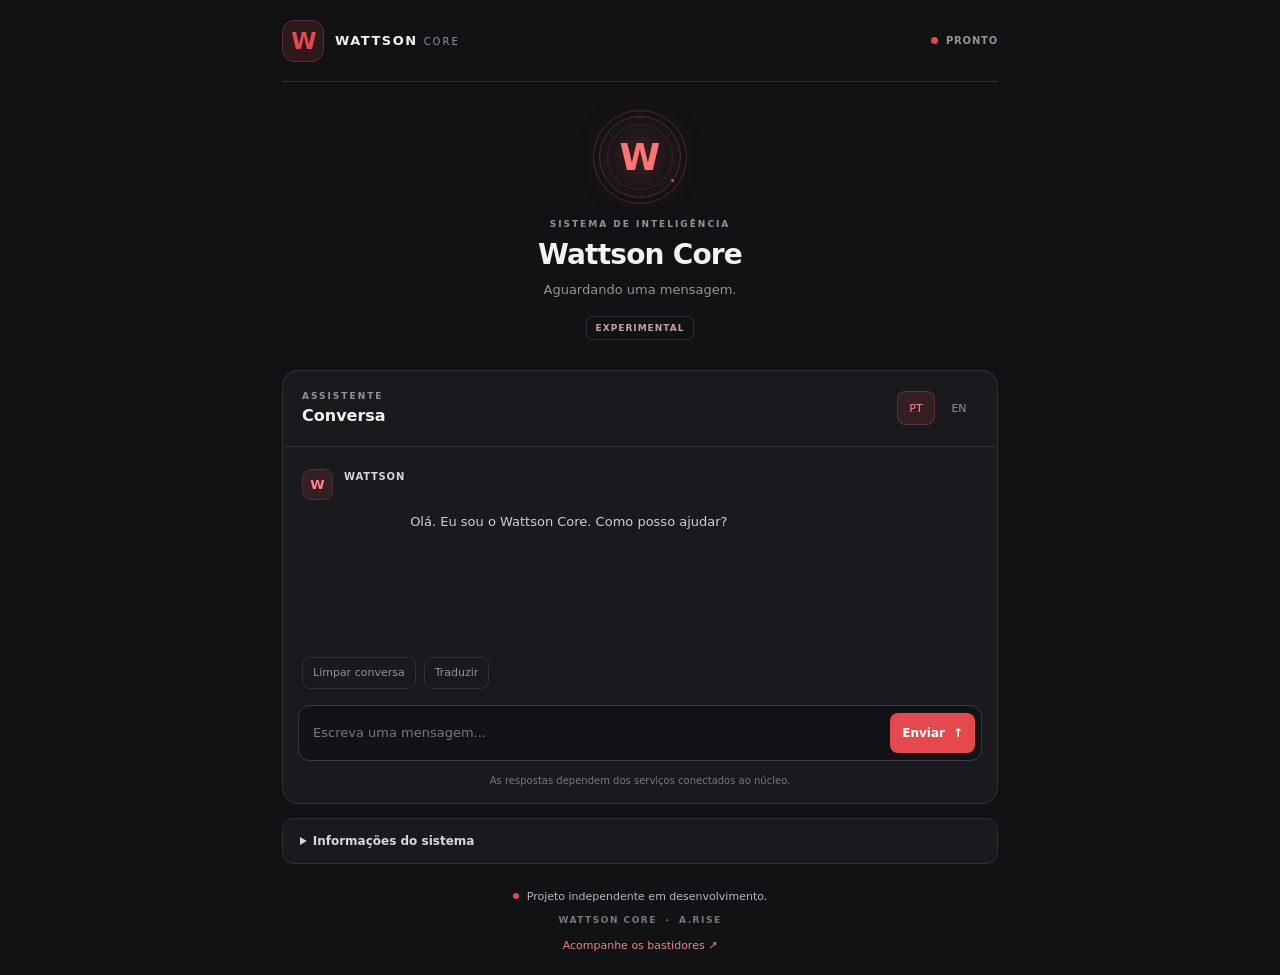
==== index.html @ 3ddbf190 "Update index.html" ====
<!DOCTYPE html>
<html lang="pt-BR">
<head>
  <meta charset="UTF-8">
  <meta name="viewport" content="width=device-width, initial-scale=1">
  <meta name="theme-color" content="#111214">

  <meta name="description"
        content="Wattson Core, um projeto independente de inteligência artificial em desenvolvimento.">

  <title>Wattson Core</title>
  <link rel="stylesheet" href="style.css">
</head>

<body>
  <div class="app">

    <header class="header">
      <a class="brand" href="#" aria-label="Wattson Core">
        <span class="brand-symbol">W</span>
        <span class="brand-text">
          <strong>WATTSON</strong>
          <small>CORE</small>
        </span>
      </a>

      <div class="system-status" id="systemStatus"
           data-status="offline">
        <span class="status-dot"></span>
        <span class="status-text">EM DESENVOLVIMENTO</span>
      </div>
    </header>

    <main class="main-content">

      <section class="core-section" aria-labelledby="coreTitle">
        <div class="core-orb" aria-hidden="true">
          <div class="core-ring"></div>
          <div class="core-ring ring-inner"></div>
          <span class="core-letter">W</span>
          <span class="core-pulse"></span>
        </div>

        <p class="eyebrow">SISTEMA DE INTELIGÊNCIA</p>

        <h1 id="coreTitle" class="core-state">
          Wattson Core
        </h1>

        <p id="coreActivity" class="core-description">
          Um núcleo em desenvolvimento.
        </p>

        <span class="core-state-label" id="corePanelStatus">
          EXPERIMENTAL
        </span>
      </section>

      <section class="chat-panel" aria-label="Conversa com Wattson">
        <header class="chat-header">
          <div>
            <p class="eyebrow">ASSISTENTE</p>
            <h2>Conversa</h2>
          </div>

          <div class="language-selector" aria-label="Idioma">
            <button class="language-button active"
                    type="button" data-lang="pt-BR"
                    aria-label="Português" aria-pressed="true">
              PT
            </button>
            <button class="language-button"
                    type="button" data-lang="en-US"
                    aria-label="English" aria-pressed="false">
              EN
            </button>
          </div>
        </header>

        <div class="chat-history" id="chatHistory" aria-live="polite">
          <article class="message assistant">
            <div class="message-avatar" aria-hidden="true">W</div>
            <div class="message-content">
              <div class="message-header">
                <span class="message-label">WATTSON</span>
                <time class="message-time"></time>
              </div>
              <p class="message-text">
                Olá. Eu sou o Wattson Core. Como posso ajudar?
              </p>
            </div>
          </article>
        </div>

        <div class="quick-actions">
          <button class="quick-action" id="clearChatButton" type="button">
            Limpar conversa
          </button>
          <button class="quick-action" id="translateButton" type="button">
            Traduzir
          </button>
        </div>

        <form class="message-form" id="messageForm">
          <label class="visually-hidden" for="messageInput">
            Escreva sua mensagem
          </label>

          <input
            id="messageInput"
            name="message"
            type="text"
            maxlength="2000"
            placeholder="Escreva uma mensagem..."
            autocomplete="off"
            required
          >

          <button class="send-button" id="sendButton"
                  type="submit" aria-label="Enviar mensagem">
            <span id="sendButtonText">Enviar</span>
            <span aria-hidden="true">↑</span>
          </button>
        </form>

        <p class="chat-note">
          As respostas dependem dos serviços conectados ao núcleo.
        </p>
      </section>

      <details class="system-details">
        <summary>Informações do sistema</summary>

        <div class="system-info">
          <div class="system-item">
            <span>Projeto</span>
            <strong>Wattson Core</strong>
          </div>

          <div class="system-item">
            <span>Versão</span>
            <strong>0.1.0</strong>
          </div>

          <div class="system-item">
            <span>Estado</span>
            <strong id="systemState" data-state="idle">Em desenvolvimento</strong>
          </div>

          <div class="system-item">
            <span>Memória</span>
            <strong id="memoryState">Não verificada</strong>
          </div>

          <div class="system-item">
            <span>Hardware</span>
            <strong id="robotState">Não conectado</strong>
          </div>
        </div>

        <div class="activity-section">
          <h3>Atividade recente</h3>
          <div class="activity-list" id="activityList">
            <p class="activity-empty">Nenhuma atividade registrada.</p>
          </div>
        </div>
      </details>
    </main>

    <footer class="footer">
      <p class="development-notice">
        <span class="notice-dot"></span>
        Projeto independente em desenvolvimento.
      </p>

      <p class="footer-copy">
        WATTSON CORE <span>·</span> A.RISE
      </p>

      <a class="instagram-link"
         href="https://www.instagram.com/alvex.rise/"
         target="_blank"
         rel="noopener noreferrer">
        Acompanhe os bastidores <span aria-hidden="true">↗</span>
      </a>
    </footer>

  </div>

  <script src="config.js?v=2"></script>
  <script src="script.js"></script>
</body>
</html>
---- style.css ----
:root {
  color-scheme: dark;
  --bg: #111214;
  --surface: #191a1e;
  --surface-raised: #202126;
  --border: #303137;
  --text: #f3f3f3;
  --muted: #92939b;
  --red: #e5484d;
  --red-soft: rgba(229, 72, 77, 0.13);
  --green: #55c995;
  --radius: 16px;
}

* {
  box-sizing: border-box;
}

html {
  min-height: 100%;
  background: var(--bg);
}

body {
  min-width: 280px;
  min-height: 100vh;
  margin: 0;
  background: var(--bg);
  color: var(--text);
  font-family: Inter, system-ui, -apple-system, "Segoe UI", sans-serif;
  -webkit-font-smoothing: antialiased;
}

button,
input {
  font: inherit;
}

button {
  -webkit-tap-highlight-color: transparent;
}

button:focus-visible,
input:focus-visible,
a:focus-visible,
summary:focus-visible {
  outline: 2px solid var(--red);
  outline-offset: 3px;
}

.app {
  width: 100%;
  max-width: 760px;
  min-height: 100vh;
  margin: 0 auto;
  padding: 0 22px;
  display: flex;
  flex-direction: column;
}

/* Cabeçalho */

.header {
  min-height: 82px;
  display: flex;
  align-items: center;
  justify-content: space-between;
  gap: 16px;
  border-bottom: 1px solid var(--border);
}

.brand {
  display: inline-flex;
  align-items: center;
  gap: 11px;
  color: var(--text);
  text-decoration: none;
}

.brand-symbol {
  width: 42px;
  height: 42px;
  display: grid;
  place-items: center;
  border: 1px solid #573034;
  border-radius: 12px;
  background: var(--red-soft);
  color: var(--red);
  font-size: 23px;
  font-weight: 800;
  letter-spacing: -2px;
}

.brand-text {
  display: flex;
  align-items: baseline;
  gap: 6px;
  font-size: 13px;
  letter-spacing: 1.5px;
}

.brand-text small {
  color: var(--muted);
  font-size: 10px;
  letter-spacing: 2px;
}

.system-status {
  display: flex;
  align-items: center;
  gap: 8px;
  color: var(--muted);
  font-size: 10px;
  font-weight: 700;
  letter-spacing: 0.8px;
}

.status-dot,
.notice-dot {
  width: 7px;
  height: 7px;
  flex: 0 0 7px;
  border-radius: 50%;
  background: var(--red);
}

/* Núcleo */

.main-content {
  flex: 1;
}

.core-section {
  min-height: 260px;
  display: flex;
  flex-direction: column;
  align-items: center;
  justify-content: center;
  padding: 34px 16px 30px;
  text-align: center;
}

.core-orb {
  position: relative;
  width: 82px;
  height: 82px;
  display: grid;
  place-items: center;
  margin-bottom: 21px;
  border: 1px solid #493033;
  border-radius: 50%;
  background:
    radial-gradient(circle, #352023 0%, #201619 50%, #171719 75%);
  box-shadow: 0 0 35px rgba(229, 72, 77, 0.07);
  animation: core-breathe 4s ease-in-out infinite;
}

.core-ring {
  position: absolute;
  inset: -7px;
  border: 1px solid rgba(229, 72, 77, 0.32);
  border-radius: 50%;
  animation: ring-breathe 4s ease-in-out infinite;
}

.ring-inner {
  inset: 7px;
  border-color: rgba(229, 72, 77, 0.18);
  animation: none;
}

.core-letter {
  color: #ff7377;
  font-size: 37px;
  font-weight: 800;
  letter-spacing: -4px;
  transform: translateX(-2px);
}

.core-pulse {
  position: absolute;
  right: 4px;
  bottom: 13px;
  width: 7px;
  height: 7px;
  border: 2px solid #201619;
  border-radius: 50%;
  background: var(--red);
}

.eyebrow {
  margin: 0 0 9px;
  color: var(--muted);
  font-size: 9px;
  font-weight: 700;
  letter-spacing: 2px;
}

.core-state {
  margin: 0;
  font-size: clamp(22px, 4vw, 28px);
  font-weight: 650;
  letter-spacing: -0.8px;
}

.core-description {
  margin: 9px 0 15px;
  color: var(--muted);
  font-size: 13px;
  line-height: 1.6;
}

.core-state-label {
  padding: 6px 9px;
  border: 1px solid var(--border);
  border-radius: 6px;
  color: #c5a1a3;
  font-size: 9px;
  font-weight: 700;
  letter-spacing: 1px;
}

/* Conversa */

.chat-panel {
  overflow: hidden;
  border: 1px solid var(--border);
  border-radius: var(--radius);
  background: var(--surface);
}

.chat-header {
  min-height: 76px;
  display: flex;
  align-items: center;
  justify-content: space-between;
  gap: 16px;
  padding: 16px 19px;
  border-bottom: 1px solid var(--border);
}

.chat-header .eyebrow {
  margin-bottom: 5px;
}

.chat-header h2 {
  margin: 0;
  font-size: 16px;
  font-weight: 600;
}

.language-selector {
  display: flex;
  gap: 5px;
}

.language-button {
  min-width: 38px;
  min-height: 34px;
  padding: 0 9px;
  border: 1px solid transparent;
  border-radius: 8px;
  background: transparent;
  color: var(--muted);
  cursor: pointer;
  font-size: 11px;
}

.language-button:hover {
  background: var(--surface-raised);
  color: var(--text);
}

.language-button.active {
  border-color: #603337;
  background: var(--red-soft);
  color: #ff8589;
}

.chat-history {
  min-height: 210px;
  max-height: 440px;
  overflow-y: auto;
  padding: 22px 19px 8px;
  scrollbar-width: thin;
  scrollbar-color: #42434a transparent;
}

.message {
  display: flex;
  align-items: flex-start;
  gap: 11px;
  max-width: 90%;
  margin: 0 0 23px;
}

.message.user {
  flex-direction: row-reverse;
  margin-left: auto;
}

.message-avatar {
  width: 31px;
  height: 31px;
  flex: 0 0 31px;
  display: grid;
  place-items: center;
  border: 1px solid #493033;
  border-radius: 9px;
  background: var(--red-soft);
  color: #ff8589;
  font-size: 13px;
  font-weight: 750;
}

.message.user .message-avatar {
  border-color: var(--border);
  background: var(--surface-raised);
  color: var(--text);
}

.message-content {
  min-width: 0;
}

.message-header {
  display: flex;
  align-items: center;
  gap: 9px;
  margin: 2px 0 7px;
}

.message.user .message-header {
  justify-content: flex-end;
}

.message-label {
  color: #d6d6da;
  font-size: 10px;
  font-weight: 700;
  letter-spacing: 0.8px;
}

.message-time {
  color: #74757d;
  font-size: 10px;
}

.message-text {
  margin: 0;
  color: #d0d0d5;
  font-size: 13px;
  line-height: 1.7;
  overflow-wrap: anywhere;
  white-space: pre-wrap;
}

.message.user .message-text {
  color: #f0dfe0;
  text-align: right;
}

.quick-actions {
  display: flex;
  flex-wrap: wrap;
  gap: 8px;
  padding: 0 19px 16px;
}

.quick-action {
  min-height: 32px;
  padding: 7px 10px;
  border: 1px solid var(--border);
  border-radius: 8px;
  background: transparent;
  color: var(--muted);
  cursor: pointer;
  font-size: 11px;
  transition: border-color 160ms ease, color 160ms ease;
}

.quick-action:hover {
  border-color: #5a383b;
  color: var(--text);
}

/* Campo de mensagem */

.message-form {
  display: flex;
  align-items: center;
  gap: 9px;
  margin: 0 15px;
  padding: 6px;
  border: 1px solid #3a3b42;
  border-radius: 12px;
  background: #121316;
  transition: border-color 160ms ease;
}

.message-form:focus-within {
  border-color: #754044;
}

#messageInput {
  width: 100%;
  min-width: 0;
  min-height: 42px;
  flex: 1;
  padding: 0 8px;
  border: 0;
  outline: none;
  background: transparent;
  color: var(--text);
  font-size: 13px;
}

#messageInput::placeholder {
  color: #777881;
}

.send-button {
  min-width: 76px;
  min-height: 40px;
  display: flex;
  align-items: center;
  justify-content: center;
  gap: 8px;
  padding: 0 12px;
  border: 0;
  border-radius: 8px;
  background: var(--red);
  color: #fff;
  cursor: pointer;
  font-size: 12px;
  font-weight: 700;
  transition: background 160ms ease, transform 160ms ease;
}

.send-button:hover {
  background: #f15b60;
}

.send-button:active {
  transform: scale(0.97);
}

.send-button:disabled {
  opacity: 0.55;
  cursor: wait;
}

.chat-note {
  margin: 12px 16px 15px;
  color: #777881;
  font-size: 10px;
  line-height: 1.5;
  text-align: center;
}

/* Detalhes opcionais */

.system-details {
  margin-top: 14px;
  border: 1px solid var(--border);
  border-radius: 12px;
  background: var(--surface);
}

.system-details summary {
  padding: 15px 17px;
  color: #d7d7dc;
  cursor: pointer;
  font-size: 12px;
  font-weight: 600;
}

.system-info {
  display: grid;
  grid-template-columns: repeat(2, minmax(0, 1fr));
  gap: 1px;
  border-top: 1px solid var(--border);
  background: var(--border);
}

.system-item {
  min-width: 0;
  display: flex;
  flex-direction: column;
  gap: 7px;
  padding: 14px;
  background: var(--surface);
}

.system-item span {
  color: var(--muted);
  font-size: 11px;
}

.system-item strong {
  overflow-wrap: anywhere;
  color: #e5e5e8;
  font-size: 12px;
  font-weight: 500;
}

.activity-section {
  padding: 16px;
  border-top: 1px solid var(--border);
}

.activity-section h3 {
  margin: 0 0 12px;
  font-size: 12px;
}

.activity-list {
  display: grid;
  gap: 10px;
}

.activity-item {
  display: grid;
  grid-template-columns: 55px 55px minmax(0, 1fr);
  gap: 8px;
  color: var(--muted);
  font-size: 10px;
  overflow-wrap: anywhere;
}

.activity-time {
  color: #73747c;
}

.activity-type {
  color: #d18b8e;
  font-weight: 700;
}

.activity-message {
  min-width: 0;
}

.activity-empty {
  margin: 0;
  color: var(--muted);
  font-size: 11px;
}

/* Rodapé */

.footer {
  padding: 26px 0 22px;
  text-align: center;
}

.development-notice {
  display: flex;
  align-items: center;
  justify-content: center;
  gap: 8px;
  margin: 0 0 12px;
  color: #b7b7be;
  font-size: 11px;
}

.notice-dot {
  width: 6px;
  height: 6px;
  flex-basis: 6px;
}

.footer-copy {
  margin: 0 0 9px;
  color: #777881;
  font-size: 9px;
  font-weight: 700;
  letter-spacing: 1.5px;
}

.footer-copy span {
  padding: 0 4px;
  color: var(--red);
}

.instagram-link {
  color: #f08084;
  font-size: 11px;
  text-decoration: none;
}

.instagram-link:hover {
  color: #ffb0b3;
  text-decoration: underline;
}

.visually-hidden {
  position: absolute;
  width: 1px;
  height: 1px;
  overflow: hidden;
  clip: rect(0, 0, 0, 0);
  white-space: nowrap;
  clip-path: inset(50%);
}

/* Animações leves */

@keyframes core-breathe {
  0%, 100% {
    box-shadow: 0 0 24px rgba(229, 72, 77, 0.05);
  }
  50% {
    box-shadow: 0 0 34px rgba(229, 72, 77, 0.14);
  }
}

@keyframes ring-breathe {
  0%, 100% {
    transform: scale(1);
    opacity: 0.55;
  }
  50% {
    transform: scale(1.045);
    opacity: 1;
  }
}

/* Respeita quem prefere movimento reduzido */

@media (prefers-reduced-motion: reduce) {
  *,
  *::before,
  *::after {
    animation-duration: 0.01ms !important;
    animation-iteration-count: 1 !important;
    scroll-behavior: auto !important;
    transition-duration: 0.01ms !important;
  }
}

/* Tablet e celular */

@media (max-width: 520px) {
  .app {
    padding-right: 12px;
    padding-left: 12px;
  }

  .header {
    min-height: 70px;
  }

  .brand-symbol {
    width: 36px;
    height: 36px;
    font-size: 20px;
  }

  .brand-text {
    flex-direction: column;
    align-items: flex-start;
    gap: 2px;
    font-size: 11px;
  }

  .brand-text small {
    font-size: 9px;
  }

  .system-status {
    max-width: 135px;
    font-size: 9px;
    letter-spacing: 0.3px;
  }

  .core-section {
    min-height: 225px;
    padding: 28px 12px;
  }

  .core-orb {
    width: 70px;
    height: 70px;
  }

  .core-letter {
    font-size: 31px;
  }

  .core-state {
    font-size: 23px;
  }

  .chat-header {
    min-height: 68px;
    padding: 13px;
  }

  .chat-history {
    min-height: 190px;
    max-height: 52vh;
    padding: 18px 13px 5px;
  }

  .message {
    max-width: 95%;
    gap: 8px;
  }

  .message-avatar {
    width: 28px;
    height: 28px;
    flex-basis: 28px;
  }

  .message-text {
    font-size: 13px;
  }

  .quick-actions {
    padding: 0 13px 13px;
  }

  .message-form {
    margin: 0 9px;
  }

  #messageInput {
    padding: 0 5px;
    font-size: 12px;
  }

  .send-button {
    min-width: 43px;
    padding: 0 10px;
  }

  #sendButtonText {
    display: none;
  }

  .system-info {
    grid-template-columns: 1fr 1fr;
  }

  .activity-item {
    grid-template-columns: 46px 48px minmax(0, 1fr);
    gap: 6px;
  }

  .footer {
    padding-top: 22px;
    padding-bottom: 18px;
  }
}

@media (max-width: 340px) {
  .app {
    padding-right: 8px;
    padding-left: 8px;
  }

  .system-status {
    max-width: 112px;
  }

  .system-info {
    grid-template-columns: 1fr;
  }

  .chat-header h2 {
    font-size: 14px;
  }
}
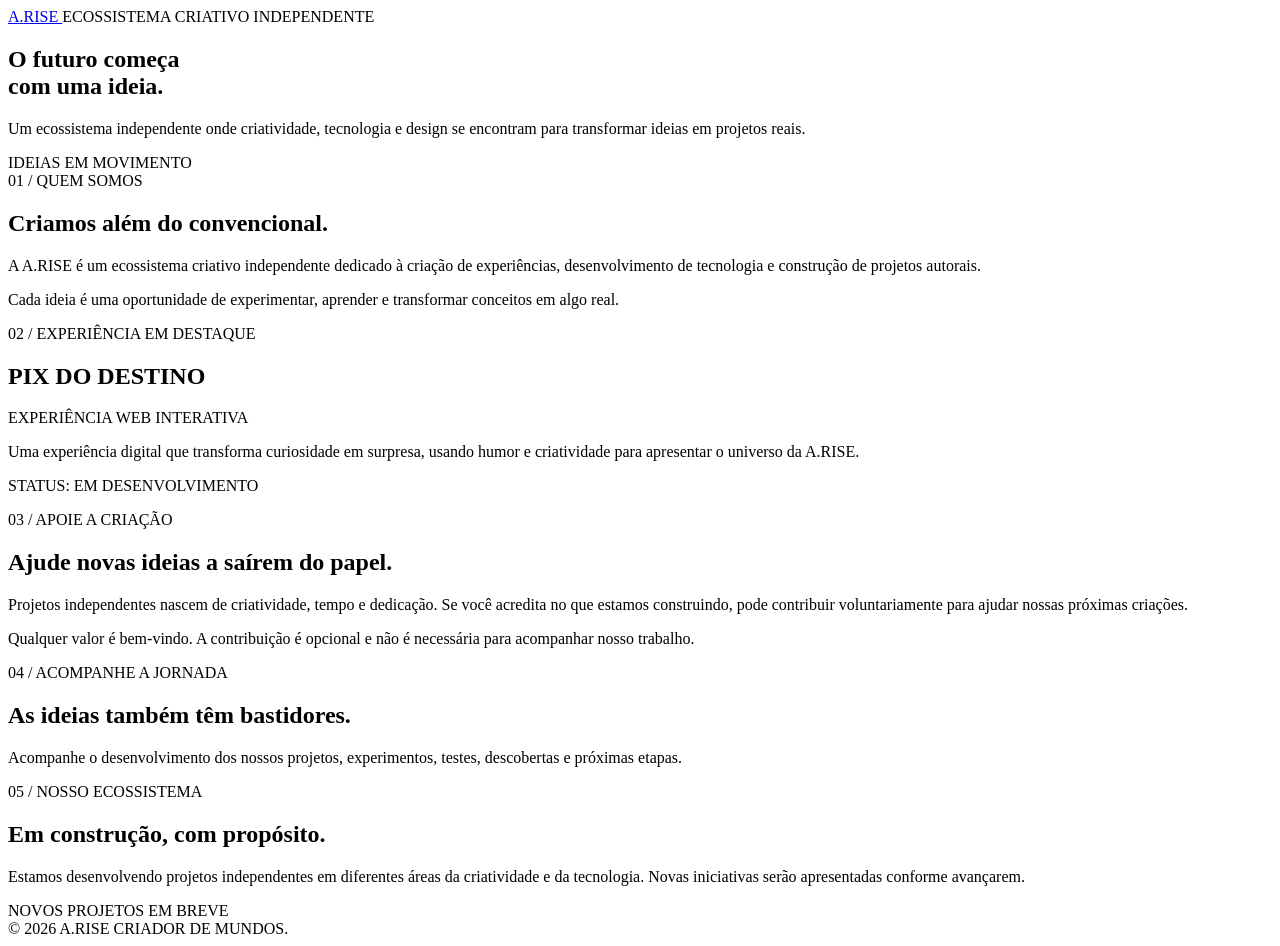
==== commit 8da77d7e: "Update index.html" ====
--- a/index.html
+++ b/index.html
@@ -1,193 +1,214 @@
+
 <!DOCTYPE html>
 <html lang="pt-BR">
+
 <head>
   <meta charset="UTF-8">
-  <meta name="viewport" content="width=device-width, initial-scale=1">
-  <meta name="theme-color" content="#111214">
-
-  <meta name="description"
-        content="Wattson Core, um projeto independente de inteligência artificial em desenvolvimento.">
-
-  <title>Wattson Core</title>
-  <link rel="stylesheet" href="style.css">
+  <meta name="viewport" content="width=device-width, initial-scale=1.0">
+  <meta name="theme-color" content="#0b0b0c">
+
+  <meta
+    name="description"
+    content="A.RISE é um ecossistema criativo independente que conecta tecnologia, design, experiências digitais e projetos autorais."
+  >
+
+  <meta property="og:type" content="website">
+  <meta property="og:title" content="A.RISE | Criador de mundos">
+  <meta
+    property="og:description"
+    content="Ideias, tecnologia e criatividade construindo novos caminhos."
+  >
+
+  <title>A.RISE | Criador de mundos</title>
+
+  <link rel="stylesheet" href="css/style.css">
 </head>
 
 <body>
-  <div class="app">
+
+  <main class="page">
+
+    <!-- CABEÇALHO -->
 
     <header class="header">
-      <a class="brand" href="#" aria-label="Wattson Core">
-        <span class="brand-symbol">W</span>
-        <span class="brand-text">
-          <strong>WATTSON</strong>
-          <small>CORE</small>
+
+      <a class="logo" href="./" aria-label="A.RISE, página inicial">
+        A<span>.</span>RISE
+      </a>
+
+      <span class="header-label">
+        ECOSSISTEMA CRIATIVO INDEPENDENTE
+      </span>
+
+    </header>
+
+    <!-- APRESENTAÇÃO PRINCIPAL -->
+
+    <section class="hero" aria-labelledby="hero-title">
+
+      <h1 id="hero-title">
+        O futuro começa<br>
+        com uma <span>ideia.</span>
+      </h1>
+
+      <p class="description">
+        Um ecossistema independente onde criatividade,
+        tecnologia e design se encontram para transformar
+        ideias em projetos reais.
+      </p>
+
+      <div class="hero-bottom">
+        <span class="hero-caption">
+          IDEIAS EM MOVIMENTO
         </span>
-      </a>
-
-      <div class="system-status" id="systemStatus"
-           data-status="offline">
-        <span class="status-dot"></span>
-        <span class="status-text">EM DESENVOLVIMENTO</span>
       </div>
-    </header>
-
-    <main class="main-content">
-
-      <section class="core-section" aria-labelledby="coreTitle">
-        <div class="core-orb" aria-hidden="true">
-          <div class="core-ring"></div>
-          <div class="core-ring ring-inner"></div>
-          <span class="core-letter">W</span>
-          <span class="core-pulse"></span>
-        </div>
-
-        <p class="eyebrow">SISTEMA DE INTELIGÊNCIA</p>
-
-        <h1 id="coreTitle" class="core-state">
-          Wattson Core
-        </h1>
-
-        <p id="coreActivity" class="core-description">
-          Um núcleo em desenvolvimento.
-        </p>
-
-        <span class="core-state-label" id="corePanelStatus">
-          EXPERIMENTAL
+
+    </section>
+
+    <!-- SOBRE A A.RISE -->
+
+    <section class="about" aria-labelledby="about-title">
+
+      <span class="section-label">01 / QUEM SOMOS</span>
+
+      <h2 id="about-title">
+        Criamos além do convencional.
+      </h2>
+
+      <p>
+        A A.RISE é um ecossistema criativo independente dedicado
+        à criação de experiências, desenvolvimento de tecnologia
+        e construção de projetos autorais.
+      </p>
+
+      <p>
+        Cada ideia é uma oportunidade de experimentar, aprender
+        e transformar conceitos em algo real.
+      </p>
+
+    </section>
+
+    <!-- EXPERIÊNCIA DIGITAL -->
+
+    <section class="featured-project" aria-labelledby="featured-title">
+
+      <span class="section-label">02 / EXPERIÊNCIA EM DESTAQUE</span>
+
+      <h2 id="featured-title">
+        PIX DO DESTINO
+      </h2>
+
+      <p class="project-category">
+        EXPERIÊNCIA WEB INTERATIVA
+      </p>
+
+      <p>
+        Uma experiência digital que transforma curiosidade em
+        surpresa, usando humor e criatividade para apresentar
+        o universo da A.RISE.
+      </p>
+
+      <p class="project-status">
+        STATUS: EM DESENVOLVIMENTO
+      </p>
+
+      <!-- Configurar o endereço real antes da publicação. -->
+      <!-- <a class="project-link" href="URL_REAL_DA_EXPERIENCIA"> -->
+      <!--   Conhecer a experiência -->
+      <!-- </a> -->
+
+    </section>
+
+    <!-- APOIO VOLUNTÁRIO -->
+
+    <section class="support" aria-labelledby="support-title">
+
+      <span class="section-label">03 / APOIE A CRIAÇÃO</span>
+
+      <h2 id="support-title">
+        Ajude novas ideias a saírem do papel.
+      </h2>
+
+      <p>
+        Projetos independentes nascem de criatividade, tempo
+        e dedicação. Se você acredita no que estamos construindo,
+        pode contribuir voluntariamente para ajudar nossas
+        próximas criações.
+      </p>
+
+      <p class="support-note">
+        Qualquer valor é bem-vindo. A contribuição é opcional
+        e não é necessária para acompanhar nosso trabalho.
+      </p>
+
+      <!-- Adicionar o link de doação após definir o destino. -->
+      <!-- <a class="support-link" href="URL_REAL_DE_DOACAO"> -->
+      <!--   Apoiar a A.RISE -->
+      <!-- </a> -->
+
+    </section>
+
+    <!-- INSTAGRAM E BASTIDORES -->
+
+    <section class="social" aria-labelledby="social-title">
+
+      <span class="section-label">04 / ACOMPANHE A JORNADA</span>
+
+      <h2 id="social-title">
+        As ideias também têm bastidores.
+      </h2>
+
+      <p>
+        Acompanhe o desenvolvimento dos nossos projetos,
+        experimentos, testes, descobertas e próximas etapas.
+      </p>
+
+      <!-- Adicionar o perfil oficial antes da publicação. -->
+      <!-- <a class="social-link" href="URL_REAL_DO_INSTAGRAM" -->
+      <!--    target="_blank" rel="noopener noreferrer"> -->
+      <!--   Acompanhar no Instagram -->
+      <!-- </a> -->
+
+    </section>
+
+    <!-- PROJETOS FUTUROS -->
+
+    <section class="projects" aria-labelledby="projects-title">
+
+      <span class="section-label">05 / NOSSO ECOSSISTEMA</span>
+
+      <h2 id="projects-title">
+        Em construção, com propósito.
+      </h2>
+
+      <p>
+        Estamos desenvolvendo projetos independentes em diferentes
+        áreas da criatividade e da tecnologia. Novas iniciativas
+        serão apresentadas conforme avançarem.
+      </p>
+
+      <div class="projects-placeholder">
+        <span class="project-status">
+          NOVOS PROJETOS EM BREVE
         </span>
-      </section>
-
-      <section class="chat-panel" aria-label="Conversa com Wattson">
-        <header class="chat-header">
-          <div>
-            <p class="eyebrow">ASSISTENTE</p>
-            <h2>Conversa</h2>
-          </div>
-
-          <div class="language-selector" aria-label="Idioma">
-            <button class="language-button active"
-                    type="button" data-lang="pt-BR"
-                    aria-label="Português" aria-pressed="true">
-              PT
-            </button>
-            <button class="language-button"
-                    type="button" data-lang="en-US"
-                    aria-label="English" aria-pressed="false">
-              EN
-            </button>
-          </div>
-        </header>
-
-        <div class="chat-history" id="chatHistory" aria-live="polite">
-          <article class="message assistant">
-            <div class="message-avatar" aria-hidden="true">W</div>
-            <div class="message-content">
-              <div class="message-header">
-                <span class="message-label">WATTSON</span>
-                <time class="message-time"></time>
-              </div>
-              <p class="message-text">
-                Olá. Eu sou o Wattson Core. Como posso ajudar?
-              </p>
-            </div>
-          </article>
-        </div>
-
-        <div class="quick-actions">
-          <button class="quick-action" id="clearChatButton" type="button">
-            Limpar conversa
-          </button>
-          <button class="quick-action" id="translateButton" type="button">
-            Traduzir
-          </button>
-        </div>
-
-        <form class="message-form" id="messageForm">
-          <label class="visually-hidden" for="messageInput">
-            Escreva sua mensagem
-          </label>
-
-          <input
-            id="messageInput"
-            name="message"
-            type="text"
-            maxlength="2000"
-            placeholder="Escreva uma mensagem..."
-            autocomplete="off"
-            required
-          >
-
-          <button class="send-button" id="sendButton"
-                  type="submit" aria-label="Enviar mensagem">
-            <span id="sendButtonText">Enviar</span>
-            <span aria-hidden="true">↑</span>
-          </button>
-        </form>
-
-        <p class="chat-note">
-          As respostas dependem dos serviços conectados ao núcleo.
-        </p>
-      </section>
-
-      <details class="system-details">
-        <summary>Informações do sistema</summary>
-
-        <div class="system-info">
-          <div class="system-item">
-            <span>Projeto</span>
-            <strong>Wattson Core</strong>
-          </div>
-
-          <div class="system-item">
-            <span>Versão</span>
-            <strong>0.1.0</strong>
-          </div>
-
-          <div class="system-item">
-            <span>Estado</span>
-            <strong id="systemState" data-state="idle">Em desenvolvimento</strong>
-          </div>
-
-          <div class="system-item">
-            <span>Memória</span>
-            <strong id="memoryState">Não verificada</strong>
-          </div>
-
-          <div class="system-item">
-            <span>Hardware</span>
-            <strong id="robotState">Não conectado</strong>
-          </div>
-        </div>
-
-        <div class="activity-section">
-          <h3>Atividade recente</h3>
-          <div class="activity-list" id="activityList">
-            <p class="activity-empty">Nenhuma atividade registrada.</p>
-          </div>
-        </div>
-      </details>
-    </main>
+      </div>
+
+    </section>
+
+    <!-- RODAPÉ -->
 
     <footer class="footer">
-      <p class="development-notice">
-        <span class="notice-dot"></span>
-        Projeto independente em desenvolvimento.
-      </p>
-
-      <p class="footer-copy">
-        WATTSON CORE <span>·</span> A.RISE
-      </p>
-
-      <a class="instagram-link"
-         href="https://www.instagram.com/alvex.rise/"
-         target="_blank"
-         rel="noopener noreferrer">
-        Acompanhe os bastidores <span aria-hidden="true">↗</span>
-      </a>
+
+      <span>© 2026 A.RISE</span>
+
+      <span class="signature">
+        CRIADOR DE MUNDOS<span>.</span>
+      </span>
+
     </footer>
 
-  </div>
-
-  <script src="config.js?v=2"></script>
-  <script src="script.js"></script>
+  </main>
+
 </body>
+
 </html>
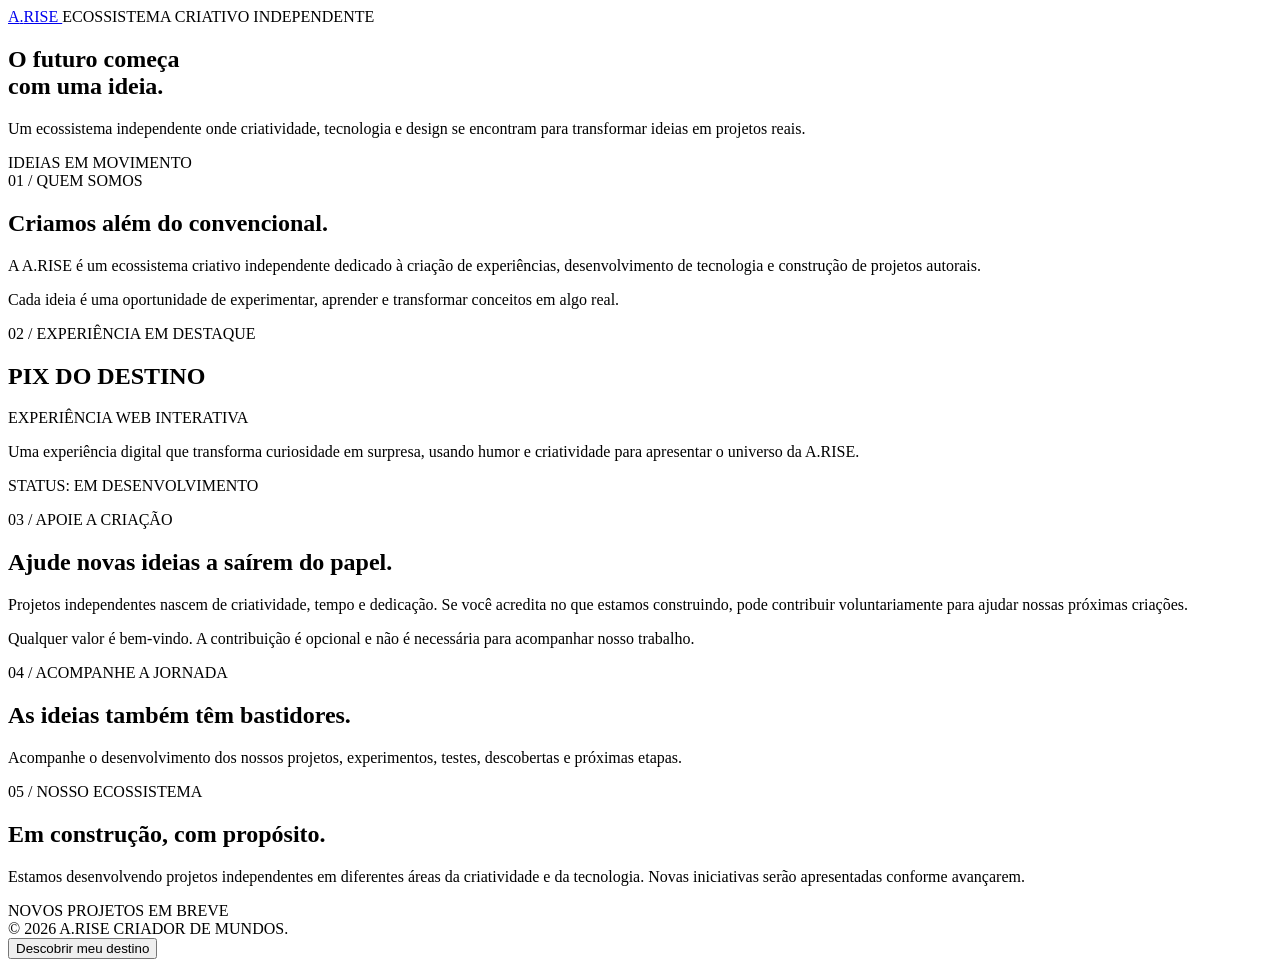
==== commit 064d4bc2: "Update index.html" ====
--- a/index.html
+++ b/index.html
@@ -1,4 +1,3 @@
-
 <!DOCTYPE html>
 <html lang="pt-BR">
 
@@ -208,7 +207,39 @@
     </footer>
 
   </main>
-
+<script src="js/main.js" defer></script>
+  <!-- Tela inicial -->
+<section data-pix-screen="intro">
+  <button type="button" data-pix-start>
+    Descobrir meu destino
+  </button>
+</section>
+
+<!-- Tela de processamento -->
+<section data-pix-screen="processing" hidden>
+  <p>PROCESSANDO SEU DESTINO...</p>
+</section>
+
+<!-- Tela da revelação -->
+<section data-pix-screen="reveal" hidden>
+  <p>VALOR FICTÍCIO: R$ 1.000.000,00</p>
+
+  <p>
+    CALMA, CALOTEIRO! 😂
+    Você não perdeu dinheiro.
+    Acabou de cair numa experiência da A.RISE.
+  </p>
+
+  <a data-pix-portfolio href="../">
+    Conhecer a A.RISE
+  </a>
+
+  <button type="button" data-pix-restart>
+    Recomeçar
+  </button>
+</section>
+
+<script src="js/pix.js" defer></script>
 </body>
 
 </html>
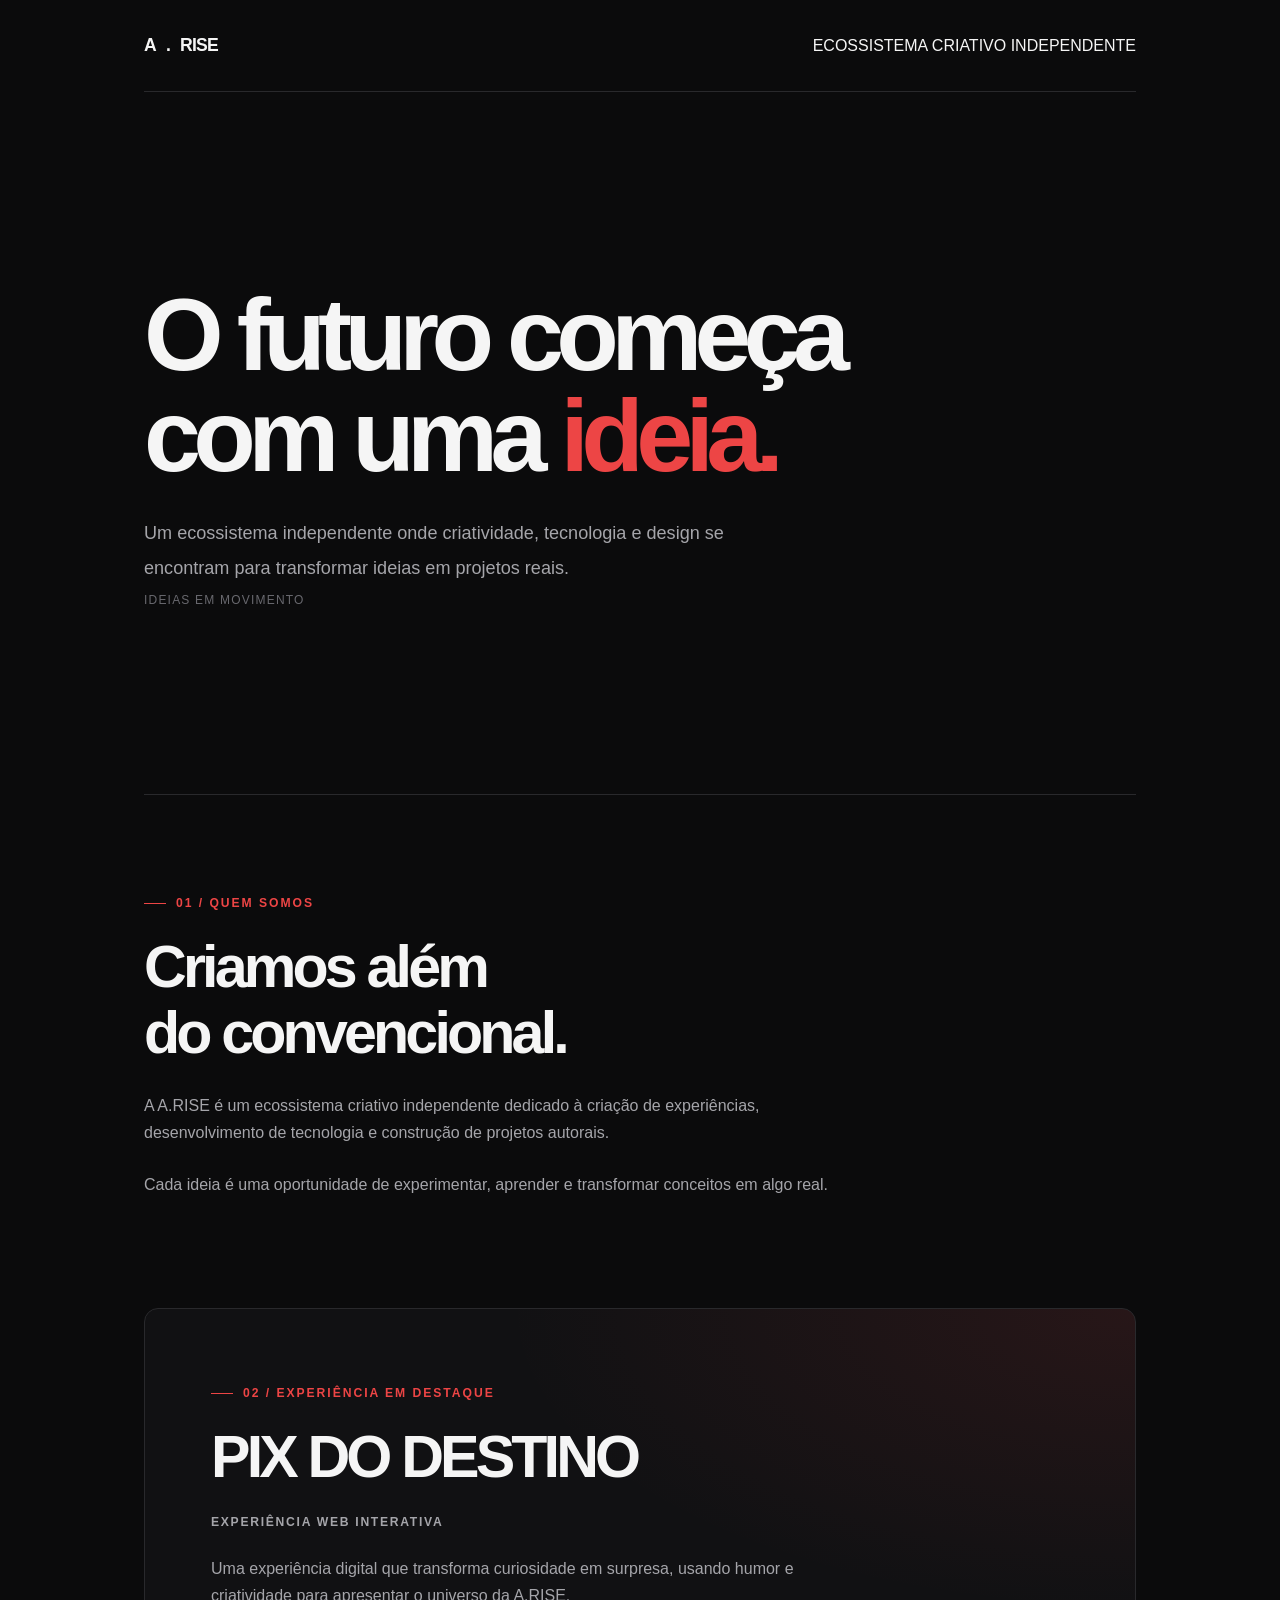
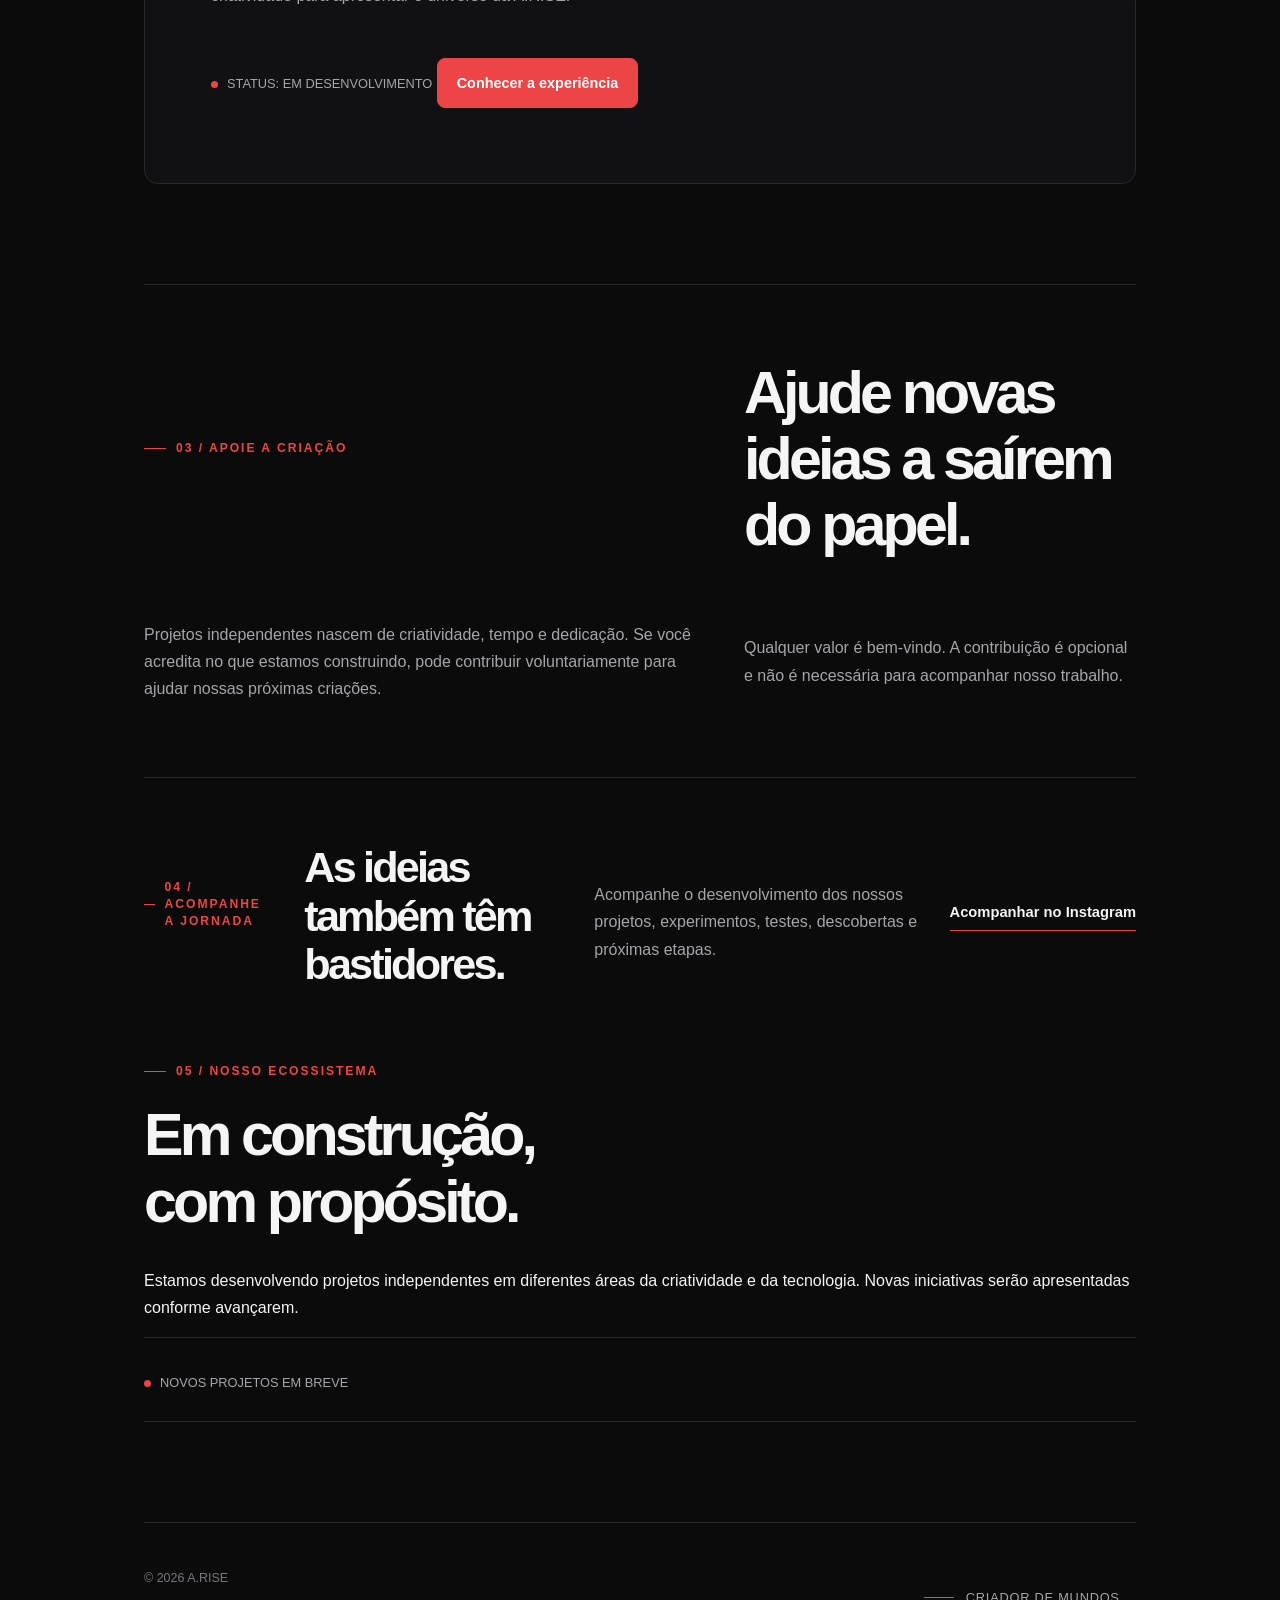
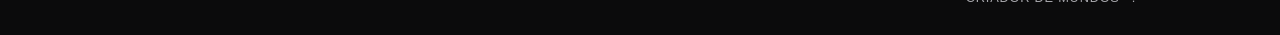
==== commit 6986fc05: "Rename institucional.index.html to index.html" ====
--- a/index.html
+++ b/index.html
@@ -20,17 +20,14 @@
 
   <title>A.RISE | Criador de mundos</title>
 
-  <link rel="stylesheet" href="css/style.css">
+  <link rel="stylesheet" href="./css/style.css">
+  <script src="./js/main.js" defer></script>
 </head>
 
 <body>
-
   <main class="page">
 
-    <!-- CABEÇALHO -->
-
     <header class="header">
-
       <a class="logo" href="./" aria-label="A.RISE, página inicial">
         A<span>.</span>RISE
       </a>
@@ -38,13 +35,9 @@
       <span class="header-label">
         ECOSSISTEMA CRIATIVO INDEPENDENTE
       </span>
-
     </header>
 
-    <!-- APRESENTAÇÃO PRINCIPAL -->
-
     <section class="hero" aria-labelledby="hero-title">
-
       <h1 id="hero-title">
         O futuro começa<br>
         com uma <span>ideia.</span>
@@ -57,17 +50,11 @@
       </p>
 
       <div class="hero-bottom">
-        <span class="hero-caption">
-          IDEIAS EM MOVIMENTO
-        </span>
+        <span class="hero-caption">IDEIAS EM MOVIMENTO</span>
       </div>
-
     </section>
 
-    <!-- SOBRE A A.RISE -->
-
     <section class="about" aria-labelledby="about-title">
-
       <span class="section-label">01 / QUEM SOMOS</span>
 
       <h2 id="about-title">
@@ -84,18 +71,12 @@
         Cada ideia é uma oportunidade de experimentar, aprender
         e transformar conceitos em algo real.
       </p>
-
     </section>
 
-    <!-- EXPERIÊNCIA DIGITAL -->
-
     <section class="featured-project" aria-labelledby="featured-title">
-
       <span class="section-label">02 / EXPERIÊNCIA EM DESTAQUE</span>
 
-      <h2 id="featured-title">
-        PIX DO DESTINO
-      </h2>
+      <h2 id="featured-title">PIX DO DESTINO</h2>
 
       <p class="project-category">
         EXPERIÊNCIA WEB INTERATIVA
@@ -111,17 +92,12 @@
         STATUS: EM DESENVOLVIMENTO
       </p>
 
-      <!-- Configurar o endereço real antes da publicação. -->
-      <!-- <a class="project-link" href="URL_REAL_DA_EXPERIENCIA"> -->
-      <!--   Conhecer a experiência -->
-      <!-- </a> -->
-
+      <a class="project-link" href="./pix-do-destino/">
+        Conhecer a experiência
+      </a>
     </section>
 
-    <!-- APOIO VOLUNTÁRIO -->
-
     <section class="support" aria-labelledby="support-title">
-
       <span class="section-label">03 / APOIE A CRIAÇÃO</span>
 
       <h2 id="support-title">
@@ -140,17 +116,13 @@
         e não é necessária para acompanhar nosso trabalho.
       </p>
 
-      <!-- Adicionar o link de doação após definir o destino. -->
-      <!-- <a class="support-link" href="URL_REAL_DE_DOACAO"> -->
-      <!--   Apoiar a A.RISE -->
-      <!-- </a> -->
-
+      <!--
+        Inserir o link real de doação quando o destino
+        de pagamento estiver definido.
+      -->
     </section>
 
-    <!-- INSTAGRAM E BASTIDORES -->
-
     <section class="social" aria-labelledby="social-title">
-
       <span class="section-label">04 / ACOMPANHE A JORNADA</span>
 
       <h2 id="social-title">
@@ -162,18 +134,17 @@
         experimentos, testes, descobertas e próximas etapas.
       </p>
 
-      <!-- Adicionar o perfil oficial antes da publicação. -->
-      <!-- <a class="social-link" href="URL_REAL_DO_INSTAGRAM" -->
-      <!--    target="_blank" rel="noopener noreferrer"> -->
-      <!--   Acompanhar no Instagram -->
-      <!-- </a> -->
-
+      <a
+        class="social-link"
+        href="https://www.instagram.com/alvex.rise/"
+        target="_blank"
+        rel="noopener noreferrer"
+      >
+        Acompanhar no Instagram
+      </a>
     </section>
 
-    <!-- PROJETOS FUTUROS -->
-
     <section class="projects" aria-labelledby="projects-title">
-
       <span class="section-label">05 / NOSSO ECOSSISTEMA</span>
 
       <h2 id="projects-title">
@@ -191,55 +162,17 @@
           NOVOS PROJETOS EM BREVE
         </span>
       </div>
-
     </section>
 
-    <!-- RODAPÉ -->
-
     <footer class="footer">
-
-      <span>© 2026 A.RISE</span>
+      <span>© <span data-current-year>2026</span> A.RISE</span>
 
       <span class="signature">
         CRIADOR DE MUNDOS<span>.</span>
       </span>
-
     </footer>
 
   </main>
-<script src="js/main.js" defer></script>
-  <!-- Tela inicial -->
-<section data-pix-screen="intro">
-  <button type="button" data-pix-start>
-    Descobrir meu destino
-  </button>
-</section>
-
-<!-- Tela de processamento -->
-<section data-pix-screen="processing" hidden>
-  <p>PROCESSANDO SEU DESTINO...</p>
-</section>
-
-<!-- Tela da revelação -->
-<section data-pix-screen="reveal" hidden>
-  <p>VALOR FICTÍCIO: R$ 1.000.000,00</p>
-
-  <p>
-    CALMA, CALOTEIRO! 😂
-    Você não perdeu dinheiro.
-    Acabou de cair numa experiência da A.RISE.
-  </p>
-
-  <a data-pix-portfolio href="../">
-    Conhecer a A.RISE
-  </a>
-
-  <button type="button" data-pix-restart>
-    Recomeçar
-  </button>
-</section>
-
-<script src="js/pix.js" defer></script>
 </body>
 
 </html>
--- a/css/style.css
+++ b/css/style.css
@@ -0,0 +1,541 @@
+
+/* =========================================
+   A.RISE | Identidade institucional
+   ========================================= */
+
+:root {
+  color-scheme: dark;
+
+  --background: #0b0b0c;
+  --surface: #111113;
+  --surface-hover: #171719;
+  --text: #f5f5f5;
+  --muted: #a5a5aa;
+  --accent: #ed4545;
+  --border: #29292c;
+
+  --content-width: 1120px;
+  --page-padding: clamp(22px, 5vw, 76px);
+
+  --radius-small: 8px;
+  --radius-medium: 14px;
+
+  --transition: 180ms ease;
+}
+
+* {
+  box-sizing: border-box;
+}
+
+html {
+  scroll-behavior: smooth;
+  scroll-padding-top: 100px;
+}
+
+body {
+  min-width: 320px;
+  margin: 0;
+  background: var(--background);
+  color: var(--text);
+  font-family:
+    Inter, "Segoe UI", Roboto, Helvetica, Arial, sans-serif;
+  font-size: 16px;
+  line-height: 1.7;
+  -webkit-font-smoothing: antialiased;
+  text-rendering: optimizeLegibility;
+}
+
+body,
+button,
+a {
+  -webkit-tap-highlight-color: transparent;
+}
+
+a {
+  color: inherit;
+  text-decoration: none;
+}
+
+button,
+input,
+textarea,
+select {
+  font: inherit;
+}
+
+button,
+a {
+  touch-action: manipulation;
+}
+
+img,
+svg {
+  display: block;
+  max-width: 100%;
+}
+
+img {
+  height: auto;
+}
+
+::selection {
+  background: var(--accent);
+  color: #fff;
+}
+
+:focus-visible {
+  outline: 2px solid var(--accent);
+  outline-offset: 5px;
+}
+
+[hidden] {
+  display: none !important;
+}
+
+/* Estrutura */
+
+.page {
+  width: min(100%, var(--content-width));
+  min-height: 100vh;
+  margin-inline: auto;
+  padding-inline: var(--page-padding);
+}
+
+main {
+  display: block;
+}
+
+section {
+  scroll-margin-top: 100px;
+}
+
+.section-label {
+  display: inline-flex;
+  align-items: center;
+  gap: 10px;
+  margin: 0 0 22px;
+  color: var(--accent);
+  font-size: 0.76rem;
+  font-weight: 700;
+  letter-spacing: 0.16em;
+  line-height: 1.4;
+  text-transform: uppercase;
+}
+
+.section-label::before {
+  width: 22px;
+  height: 1px;
+  background: var(--accent);
+  content: "";
+}
+
+/* Cabeçalho */
+
+.header {
+  display: flex;
+  align-items: center;
+  justify-content: space-between;
+  gap: 24px;
+  min-height: 92px;
+  border-bottom: 1px solid var(--border);
+}
+
+.logo {
+  display: inline-flex;
+  align-items: center;
+  gap: 10px;
+  font-size: 1.1rem;
+  font-weight: 800;
+  letter-spacing: -0.045em;
+}
+
+.logo:hover {
+  color: var(--text);
+}
+
+.header nav {
+  display: flex;
+  align-items: center;
+  justify-content: flex-end;
+  flex-wrap: wrap;
+  gap: 24px;
+}
+
+.header nav a {
+  color: var(--muted);
+  font-size: 0.88rem;
+  transition: color var(--transition);
+}
+
+.header nav a:hover {
+  color: var(--text);
+}
+
+/* Abertura */
+
+.hero {
+  display: flex;
+  flex-direction: column;
+  justify-content: center;
+  min-height: min(720px, 78vh);
+  padding-block: 110px 100px;
+}
+
+.hero h1 {
+  max-width: 900px;
+  margin: 0;
+  font-size: clamp(3rem, 8vw, 6.7rem);
+  font-weight: 750;
+  letter-spacing: -0.075em;
+  line-height: 0.99;
+  text-wrap: balance;
+}
+
+.hero h1 span,
+.hero .highlight {
+  color: var(--accent);
+}
+
+.description {
+  max-width: 590px;
+  margin: 30px 0 0;
+  color: var(--muted);
+  font-size: clamp(1rem, 2vw, 1.13rem);
+  line-height: 1.9;
+}
+
+.signature {
+  display: flex;
+  align-items: center;
+  gap: 12px;
+  margin-top: 38px;
+  color: var(--muted);
+  font-size: 0.8rem;
+  letter-spacing: 0.06em;
+}
+
+.signature::before {
+  width: 30px;
+  height: 1px;
+  background: var(--accent);
+  content: "";
+}
+
+.hero-caption {
+  margin-top: 50px;
+  color: #68686e;
+  font-size: 0.75rem;
+  letter-spacing: 0.1em;
+  text-transform: uppercase;
+}
+
+/* Sobre */
+
+.about {
+  padding-block: 90px;
+  border-top: 1px solid var(--border);
+}
+
+.about h2,
+.featured-project h2,
+.support h2,
+.social h2,
+.projects h2 {
+  max-width: 760px;
+  margin: 0;
+  font-size: clamp(2rem, 5vw, 3.7rem);
+  font-weight: 700;
+  letter-spacing: -0.065em;
+  line-height: 1.12;
+  text-wrap: balance;
+}
+
+.about p:not(.section-label) {
+  max-width: 720px;
+  margin: 25px 0 0;
+  color: var(--muted);
+}
+
+/* Projeto em destaque */
+
+.featured-project {
+  position: relative;
+  overflow: hidden;
+  margin-block: 20px 100px;
+  padding: clamp(28px, 6vw, 66px);
+  border: 1px solid var(--border);
+  border-radius: var(--radius-medium);
+  background:
+    radial-gradient(
+      ellipse at 100% 0%,
+      rgb(237 69 69 / 10%),
+      transparent 45%
+    ),
+    var(--surface);
+}
+
+.project-category {
+  display: block;
+  margin-bottom: 14px;
+  color: var(--accent);
+  font-size: 0.76rem;
+  font-weight: 700;
+  letter-spacing: 0.14em;
+  text-transform: uppercase;
+}
+
+.featured-project h2 {
+  max-width: 650px;
+}
+
+.featured-project p:not(.section-label) {
+  max-width: 600px;
+  margin: 22px 0;
+  color: var(--muted);
+}
+
+.project-status {
+  display: inline-flex;
+  align-items: center;
+  gap: 9px;
+  margin-top: 8px;
+  color: var(--muted);
+  font-size: 0.8rem;
+}
+
+.project-status::before {
+  width: 7px;
+  height: 7px;
+  border-radius: 50%;
+  background: var(--accent);
+  content: "";
+}
+
+.project-link,
+.support-link {
+  display: inline-flex;
+  align-items: center;
+  justify-content: center;
+  gap: 12px;
+  min-height: 48px;
+  margin-top: 26px;
+  padding: 12px 19px;
+  border: 1px solid var(--accent);
+  border-radius: var(--radius-small);
+  background: var(--accent);
+  color: #fff;
+  font-size: 0.9rem;
+  font-weight: 700;
+  transition:
+    background var(--transition),
+    border-color var(--transition),
+    transform var(--transition);
+}
+
+.project-link:hover,
+.support-link:hover {
+  transform: translateY(-2px);
+  border-color: #ff6868;
+  background: #ff5555;
+}
+
+/* Projetos futuros */
+
+.projects {
+  padding-block: 0 100px;
+}
+
+.projects h2 {
+  margin-bottom: 32px;
+}
+
+.projects-placeholder {
+  padding: 26px 0;
+  border-top: 1px solid var(--border);
+  border-bottom: 1px solid var(--border);
+  color: var(--muted);
+}
+
+.projects-placeholder p {
+  margin: 0;
+}
+
+.projects-placeholder p + p {
+  margin-top: 8px;
+  color: #77777d;
+  font-size: 0.88rem;
+}
+
+/* Apoio */
+
+.support {
+  display: grid;
+  grid-template-columns: minmax(0, 1fr) minmax(240px, 0.7fr);
+  align-items: center;
+  gap: 40px;
+  padding-block: 75px;
+  border-top: 1px solid var(--border);
+}
+
+.support p:not(.section-label) {
+  max-width: 590px;
+  margin: 22px 0 0;
+  color: var(--muted);
+}
+
+.support-link {
+  justify-self: start;
+}
+
+/* Redes sociais */
+
+.social {
+  display: flex;
+  align-items: center;
+  justify-content: space-between;
+  gap: 32px;
+  padding-block: 65px;
+  border-top: 1px solid var(--border);
+}
+
+.social h2 {
+  font-size: clamp(1.8rem, 4vw, 2.7rem);
+}
+
+.social p {
+  margin: 12px 0 0;
+  color: var(--muted);
+}
+
+.social-link {
+  display: inline-flex;
+  flex-shrink: 0;
+  align-items: center;
+  gap: 10px;
+  padding-bottom: 5px;
+  border-bottom: 1px solid var(--accent);
+  font-size: 0.92rem;
+  font-weight: 650;
+  transition: color var(--transition);
+}
+
+.social-link:hover {
+  color: var(--accent);
+}
+
+/* Rodapé */
+
+.footer {
+  display: flex;
+  align-items: center;
+  justify-content: space-between;
+  gap: 20px;
+  padding-block: 26px;
+  border-top: 1px solid var(--border);
+  color: #77777d;
+  font-size: 0.78rem;
+}
+
+.footer p {
+  margin: 0;
+}
+
+.footer a {
+  transition: color var(--transition);
+}
+
+.footer a:hover {
+  color: var(--text);
+}
+
+/* Movimento reduzido */
+
+@media (prefers-reduced-motion: reduce) {
+  *,
+  *::before,
+  *::after {
+    scroll-behavior: auto !important;
+    animation-duration: 0.01ms !important;
+    animation-iteration-count: 1 !important;
+    transition-duration: 0.01ms !important;
+  }
+}
+
+/* Tablets e celulares */
+
+@media (max-width: 760px) {
+  .header {
+    align-items: flex-start;
+    flex-direction: column;
+    justify-content: center;
+    gap: 16px;
+    padding-block: 22px;
+  }
+
+  .header nav {
+    justify-content: flex-start;
+    gap: 12px 20px;
+  }
+
+  .hero {
+    min-height: auto;
+    padding-block: 100px 85px;
+  }
+
+  .hero h1 {
+    font-size: clamp(3rem, 12vw, 5rem);
+  }
+
+  .about {
+    padding-block: 70px;
+  }
+
+  .featured-project {
+    margin-bottom: 75px;
+  }
+
+  .projects {
+    padding-bottom: 75px;
+  }
+
+  .support {
+    grid-template-columns: 1fr;
+    gap: 16px;
+    padding-block: 60px;
+  }
+
+  .social {
+    align-items: flex-start;
+    flex-direction: column;
+    padding-block: 55px;
+  }
+
+  .footer {
+    align-items: flex-start;
+    flex-direction: column;
+    gap: 10px;
+  }
+}
+
+@media (max-width: 420px) {
+  :root {
+    --page-padding: 20px;
+  }
+
+  .hero {
+    padding-block: 80px 65px;
+  }
+
+  .hero h1 {
+    font-size: 2.8rem;
+  }
+
+  .featured-project {
+    padding: 25px 21px;
+  }
+
+  .project-link,
+  .support-link {
+    width: 100%;
+  }
+}
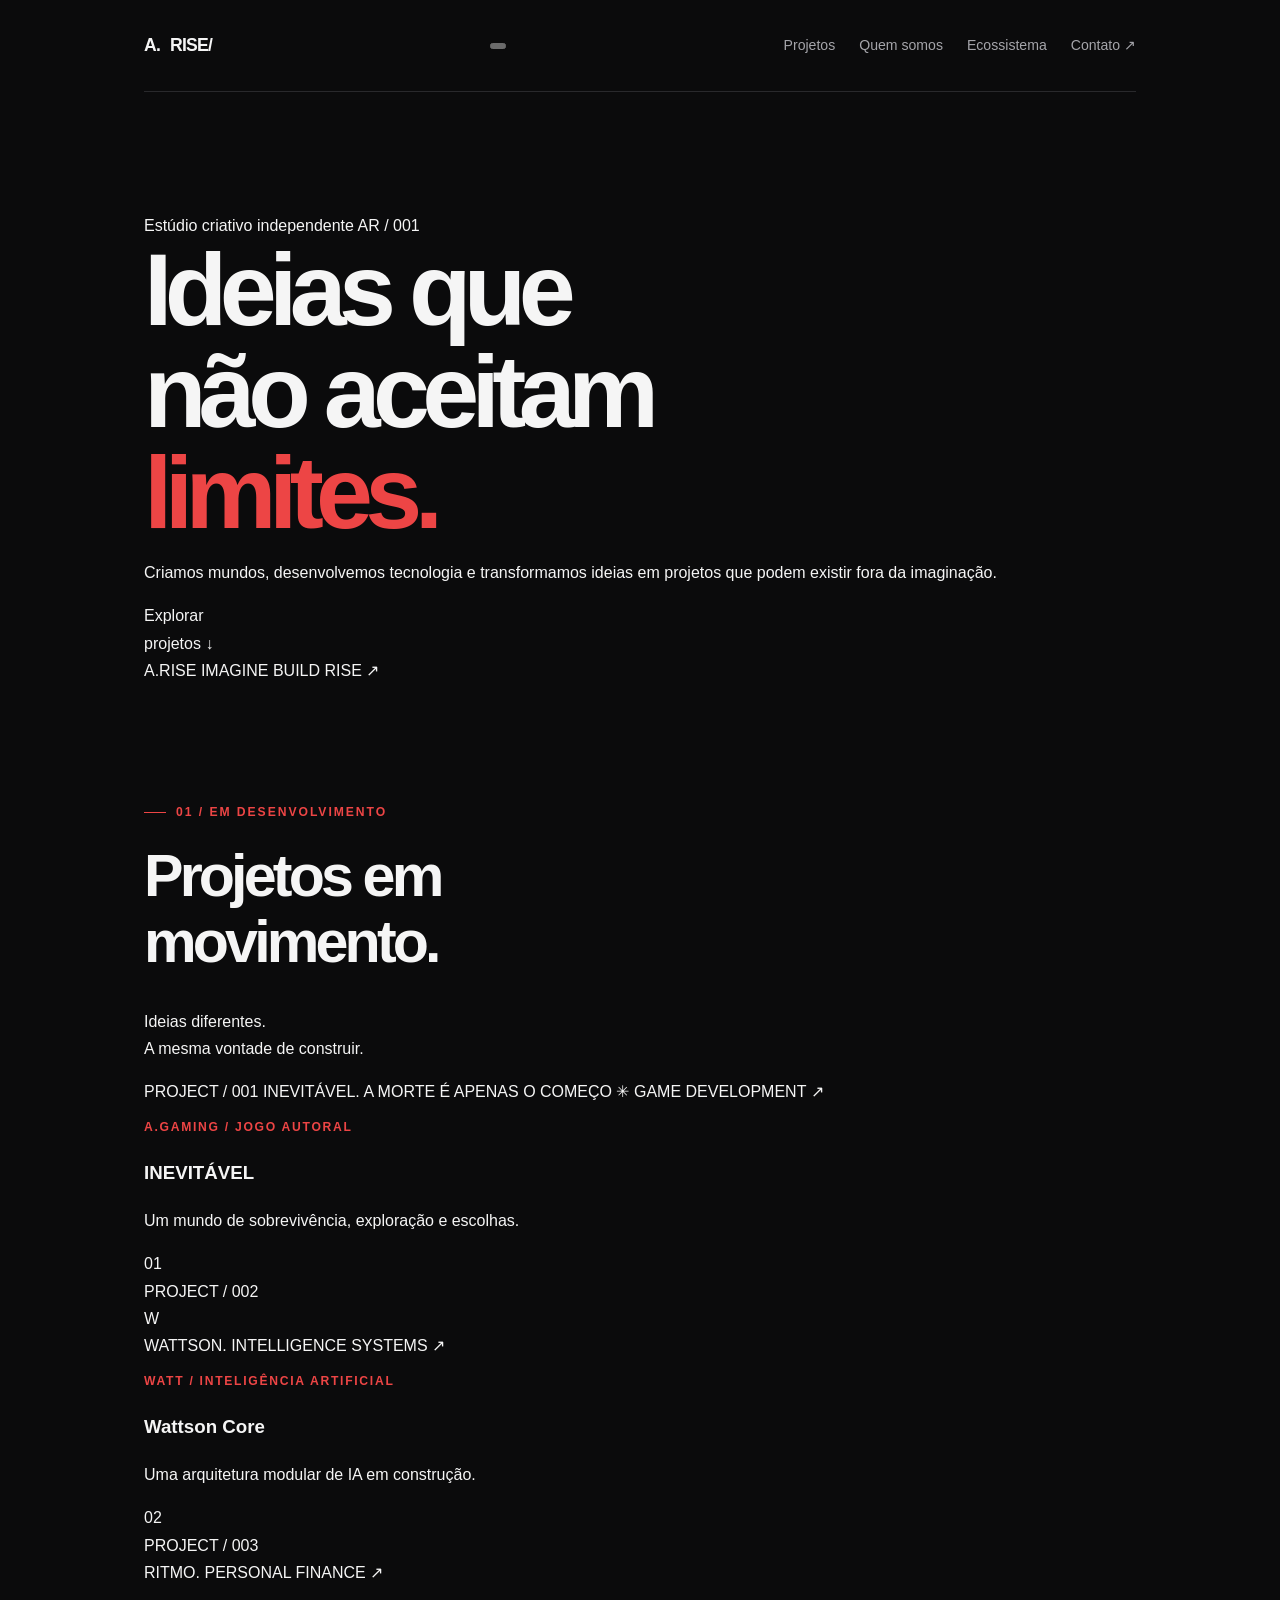
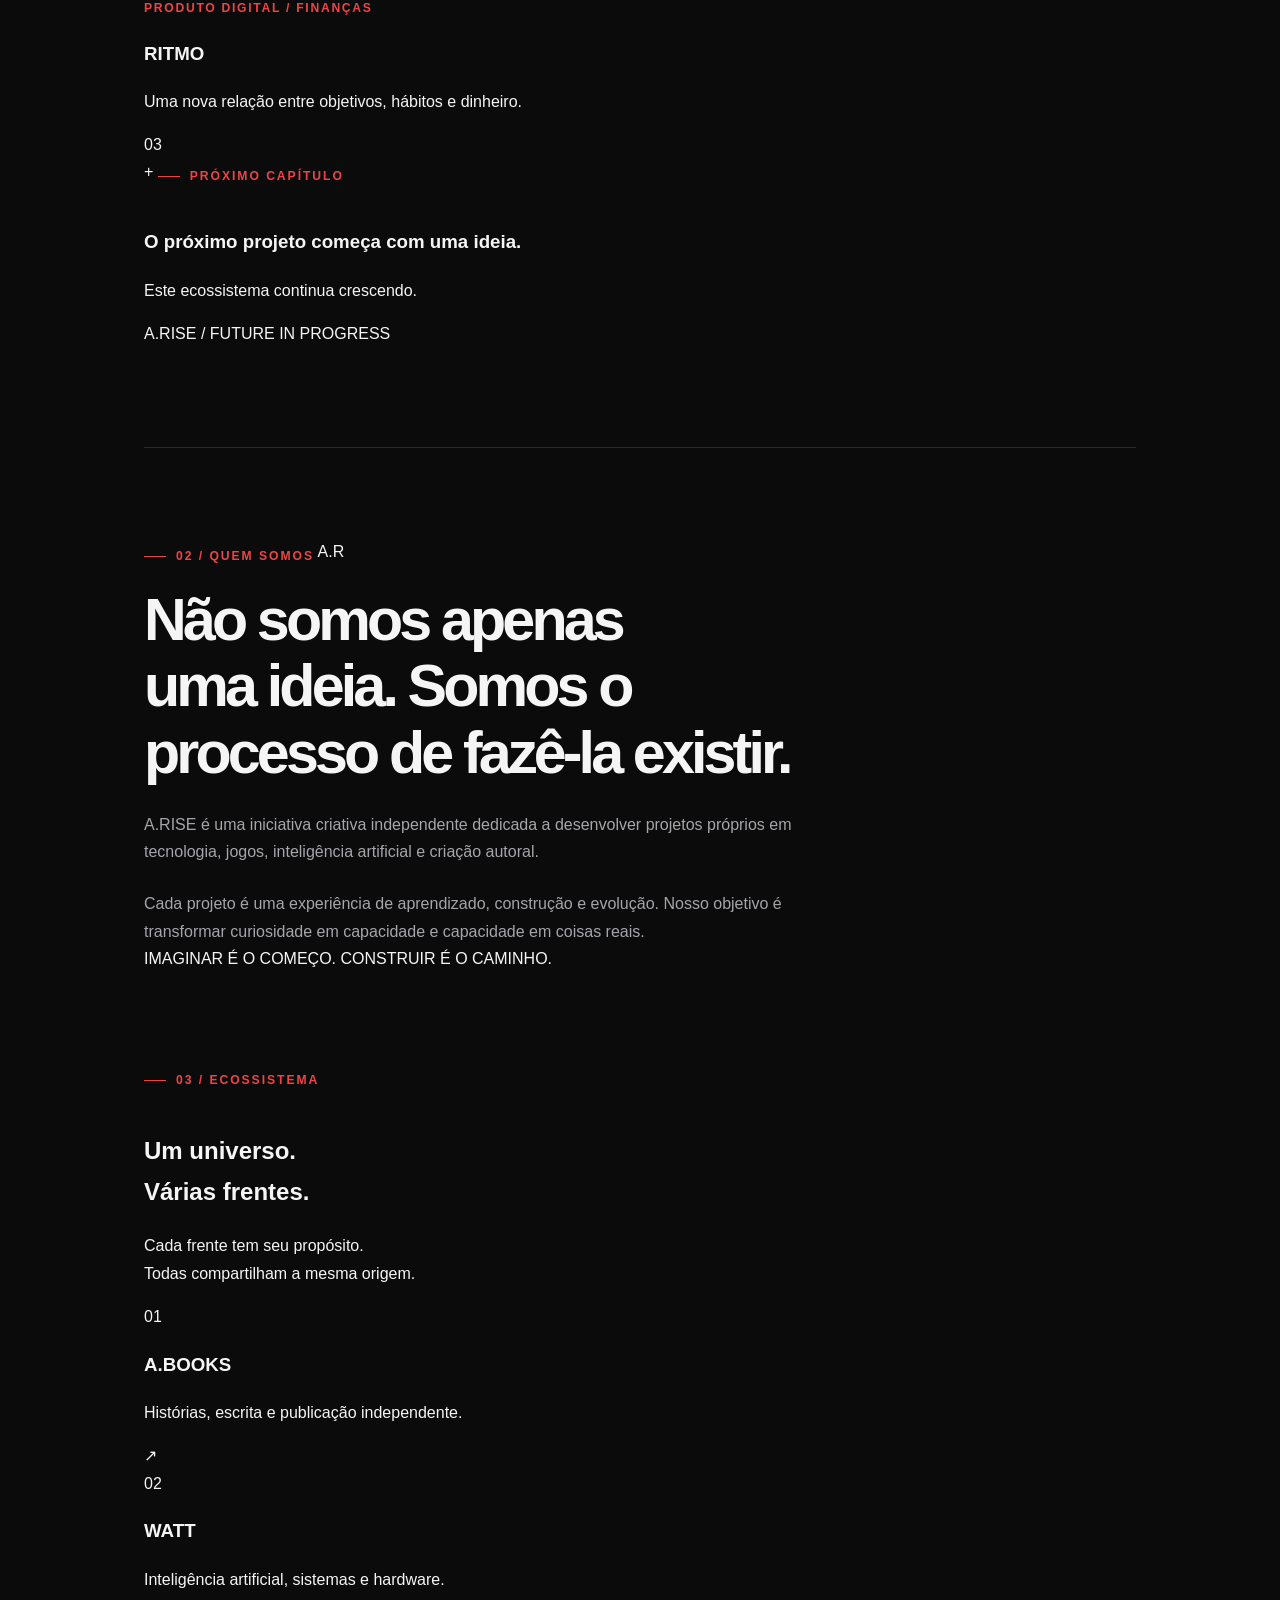
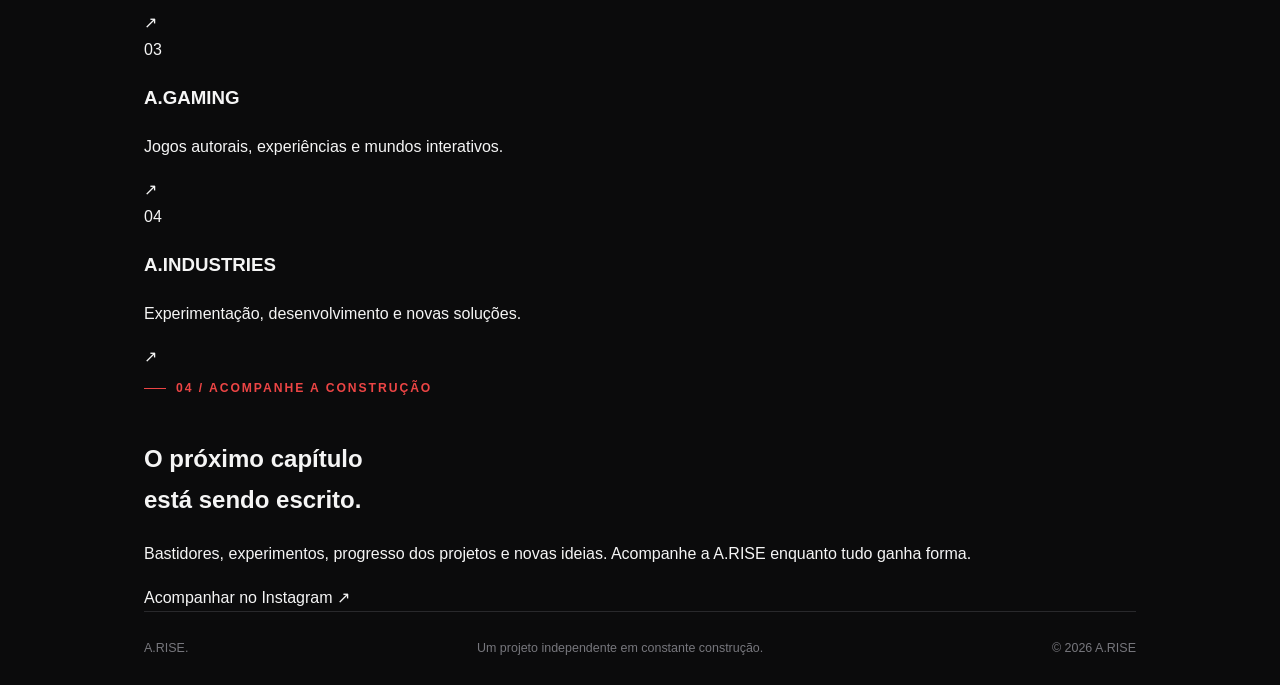
==== commit 927fa741: "Update index.html" ====
--- a/index.html
+++ b/index.html
@@ -1,178 +1,267 @@
-<!DOCTYPE html>
+<!doctype html>
 <html lang="pt-BR">
-
 <head>
   <meta charset="UTF-8">
-  <meta name="viewport" content="width=device-width, initial-scale=1.0">
-  <meta name="theme-color" content="#0b0b0c">
+  <meta name="viewport" content="width=device-width, initial-scale=1">
 
   <meta
     name="description"
-    content="A.RISE é um ecossistema criativo independente que conecta tecnologia, design, experiências digitais e projetos autorais."
+    content="A.RISE é um ecossistema criativo independente que desenvolve jogos, tecnologia, inteligência artificial e projetos autorais."
   >
-
-  <meta property="og:type" content="website">
-  <meta property="og:title" content="A.RISE | Criador de mundos">
-  <meta
-    property="og:description"
-    content="Ideias, tecnologia e criatividade construindo novos caminhos."
-  >
+  <meta name="theme-color" content="#0b0b0c">
 
   <title>A.RISE | Criador de mundos</title>
 
-  <link rel="stylesheet" href="./css/style.css">
-  <script src="./js/main.js" defer></script>
+  <link rel="stylesheet" href="../css/style.css">
+  <script src="../js/main.js" defer></script>
 </head>
 
 <body>
-  <main class="page">
+  <div class="page">
 
     <header class="header">
-      <a class="logo" href="./" aria-label="A.RISE, página inicial">
-        A<span>.</span>RISE
+      <a class="logo" href="#inicio" aria-label="A.RISE, início">
+        <span class="logo-symbol" aria-hidden="true">A.</span>
+        <span>RISE<span class="logo-dot">/</span></span>
       </a>
 
-      <span class="header-label">
-        ECOSSISTEMA CRIATIVO INDEPENDENTE
-      </span>
+      <button
+        class="menu-toggle"
+        type="button"
+        aria-expanded="false"
+        aria-controls="main-navigation"
+        aria-label="Abrir menu"
+        data-menu-toggle
+      >
+        <span></span>
+        <span></span>
+      </button>
+
+      <nav id="main-navigation" class="navigation" aria-label="Navegação principal">
+        <a href="#projetos">Projetos</a>
+        <a href="#sobre">Quem somos</a>
+        <a href="#ecossistema">Ecossistema</a>
+        <a class="nav-contact" href="#contato">Contato <span>↗</span></a>
+      </nav>
     </header>
 
-    <section class="hero" aria-labelledby="hero-title">
-      <h1 id="hero-title">
-        O futuro começa<br>
-        com uma <span>ideia.</span>
-      </h1>
-
-      <p class="description">
-        Um ecossistema independente onde criatividade,
-        tecnologia e design se encontram para transformar
-        ideias em projetos reais.
-      </p>
-
-      <div class="hero-bottom">
-        <span class="hero-caption">IDEIAS EM MOVIMENTO</span>
-      </div>
-    </section>
-
-    <section class="about" aria-labelledby="about-title">
-      <span class="section-label">01 / QUEM SOMOS</span>
-
-      <h2 id="about-title">
-        Criamos além do convencional.
-      </h2>
-
-      <p>
-        A A.RISE é um ecossistema criativo independente dedicado
-        à criação de experiências, desenvolvimento de tecnologia
-        e construção de projetos autorais.
-      </p>
-
-      <p>
-        Cada ideia é uma oportunidade de experimentar, aprender
-        e transformar conceitos em algo real.
-      </p>
-    </section>
-
-    <section class="featured-project" aria-labelledby="featured-title">
-      <span class="section-label">02 / EXPERIÊNCIA EM DESTAQUE</span>
-
-      <h2 id="featured-title">PIX DO DESTINO</h2>
-
-      <p class="project-category">
-        EXPERIÊNCIA WEB INTERATIVA
-      </p>
-
-      <p>
-        Uma experiência digital que transforma curiosidade em
-        surpresa, usando humor e criatividade para apresentar
-        o universo da A.RISE.
-      </p>
-
-      <p class="project-status">
-        STATUS: EM DESENVOLVIMENTO
-      </p>
-
-      <a class="project-link" href="./pix-do-destino/">
-        Conhecer a experiência
-      </a>
-    </section>
-
-    <section class="support" aria-labelledby="support-title">
-      <span class="section-label">03 / APOIE A CRIAÇÃO</span>
-
-      <h2 id="support-title">
-        Ajude novas ideias a saírem do papel.
-      </h2>
-
-      <p>
-        Projetos independentes nascem de criatividade, tempo
-        e dedicação. Se você acredita no que estamos construindo,
-        pode contribuir voluntariamente para ajudar nossas
-        próximas criações.
-      </p>
-
-      <p class="support-note">
-        Qualquer valor é bem-vindo. A contribuição é opcional
-        e não é necessária para acompanhar nosso trabalho.
-      </p>
-
-      <!--
-        Inserir o link real de doação quando o destino
-        de pagamento estiver definido.
-      -->
-    </section>
-
-    <section class="social" aria-labelledby="social-title">
-      <span class="section-label">04 / ACOMPANHE A JORNADA</span>
-
-      <h2 id="social-title">
-        As ideias também têm bastidores.
-      </h2>
-
-      <p>
-        Acompanhe o desenvolvimento dos nossos projetos,
-        experimentos, testes, descobertas e próximas etapas.
-      </p>
-
-      <a
-        class="social-link"
-        href="https://www.instagram.com/alvex.rise/"
-        target="_blank"
-        rel="noopener noreferrer"
-      >
-        Acompanhar no Instagram
-      </a>
-    </section>
-
-    <section class="projects" aria-labelledby="projects-title">
-      <span class="section-label">05 / NOSSO ECOSSISTEMA</span>
-
-      <h2 id="projects-title">
-        Em construção, com propósito.
-      </h2>
-
-      <p>
-        Estamos desenvolvendo projetos independentes em diferentes
-        áreas da criatividade e da tecnologia. Novas iniciativas
-        serão apresentadas conforme avançarem.
-      </p>
-
-      <div class="projects-placeholder">
-        <span class="project-status">
-          NOVOS PROJETOS EM BREVE
-        </span>
-      </div>
-    </section>
+    <main>
+      <section class="hero" id="inicio">
+        <div class="hero-topline">
+          <span class="eyebrow"><span class="status-dot"></span> Estúdio criativo independente</span>
+          <span class="hero-index">AR / 001</span>
+        </div>
+
+        <h1>
+          Ideias que<br>
+          não aceitam<br>
+          <span class="outlined-word">limites<span class="accent">.</span></span>
+        </h1>
+
+        <div class="hero-bottom">
+          <p class="hero-description">
+            Criamos mundos, desenvolvemos tecnologia e transformamos
+            ideias em projetos que podem existir fora da imaginação.
+          </p>
+
+          <a class="round-link" href="#projetos" aria-label="Explorar projetos">
+            <span>Explorar<br>projetos</span>
+            <span class="round-link-icon">↓</span>
+          </a>
+        </div>
+
+        <div class="hero-stamp" aria-hidden="true">
+          <span>A.RISE</span>
+          <span>IMAGINE</span>
+          <span>BUILD</span>
+          <span>RISE ↗</span>
+        </div>
+      </section>
+
+      <section class="projects section" id="projetos">
+        <div class="section-heading">
+          <div>
+            <p class="section-label">01 / Em desenvolvimento</p>
+            <h2>Projetos em<br>movimento<span class="accent">.</span></h2>
+          </div>
+          <p class="section-aside">
+            Ideias diferentes.<br>
+            A mesma vontade de construir.
+          </p>
+        </div>
+
+        <div class="project-grid">
+          <article class="project-card project-card-main">
+            <a class="project-visual visual-game" href="../inevitavel/" aria-label="Conhecer INEVITÁVEL">
+              <span class="visual-number">PROJECT / 001</span>
+              <span class="game-title">INEVITÁVEL<span>.</span></span>
+              <span class="game-subtitle">A MORTE É APENAS O COMEÇO</span>
+              <span class="visual-cross" aria-hidden="true">✳</span>
+              <span class="visual-bottom">GAME DEVELOPMENT <span>↗</span></span>
+            </a>
+
+            <div class="project-info">
+              <div>
+                <p class="project-category">A.GAMING / Jogo autoral</p>
+                <h3>INEVITÁVEL</h3>
+                <p>Um mundo de sobrevivência, exploração e escolhas.</p>
+              </div>
+              <span class="project-number">01</span>
+            </div>
+          </article>
+
+          <article class="project-card">
+            <a class="project-visual visual-ai" href="../wattson/" aria-label="Conhecer Wattson">
+              <span class="visual-number">PROJECT / 002</span>
+              <div class="ai-orbit" aria-hidden="true">
+                <span class="orbit orbit-one"></span>
+                <span class="orbit orbit-two"></span>
+                <span class="orbit-core">W</span>
+              </div>
+              <span class="visual-title">WATTSON<span class="accent">.</span></span>
+              <span class="visual-bottom">INTELLIGENCE SYSTEMS <span>↗</span></span>
+            </a>
+
+            <div class="project-info">
+              <div>
+                <p class="project-category">WATT / Inteligência artificial</p>
+                <h3>Wattson Core</h3>
+                <p>Uma arquitetura modular de IA em construção.</p>
+              </div>
+              <span class="project-number">02</span>
+            </div>
+          </article>
+
+          <article class="project-card">
+            <a class="project-visual visual-ritmo" href="#contato" aria-label="Conhecer o projeto RITMO">
+              <span class="visual-number">PROJECT / 003</span>
+              <div class="ritmo-symbol" aria-hidden="true">
+                <span></span><span></span><span></span><span></span><span></span>
+              </div>
+              <span class="visual-title">RITMO<span class="accent">.</span></span>
+              <span class="visual-bottom">PERSONAL FINANCE <span>↗</span></span>
+            </a>
+
+            <div class="project-info">
+              <div>
+                <p class="project-category">Produto digital / Finanças</p>
+                <h3>RITMO</h3>
+                <p>Uma nova relação entre objetivos, hábitos e dinheiro.</p>
+              </div>
+              <span class="project-number">03</span>
+            </div>
+          </article>
+
+          <article class="project-card project-card-note">
+            <div class="note-content">
+              <span class="note-mark">+</span>
+              <p class="section-label">Próximo capítulo</p>
+              <h3>O próximo projeto começa com uma ideia.</h3>
+              <p>Este ecossistema continua crescendo.</p>
+            </div>
+            <span class="note-footer">A.RISE / FUTURE IN PROGRESS</span>
+          </article>
+        </div>
+      </section>
+
+      <section class="about section" id="sobre">
+        <div class="about-index">
+          <p class="section-label">02 / Quem somos</p>
+          <span class="about-symbol" aria-hidden="true">A<span>.</span>R</span>
+        </div>
+
+        <div class="about-content">
+          <h2>Não somos apenas uma ideia. Somos o processo de fazê-la existir.</h2>
+          <p>
+            A.RISE é uma iniciativa criativa independente dedicada a desenvolver
+            projetos próprios em tecnologia, jogos, inteligência artificial
+            e criação autoral.
+          </p>
+          <p>
+            Cada projeto é uma experiência de aprendizado, construção e evolução.
+            Nosso objetivo é transformar curiosidade em capacidade e capacidade
+            em coisas reais.
+          </p>
+          <span class="about-signature">IMAGINAR É O COMEÇO. CONSTRUIR É O CAMINHO.</span>
+        </div>
+      </section>
+
+      <section class="ecosystem section" id="ecossistema">
+        <div class="section-heading">
+          <div>
+            <p class="section-label">03 / Ecossistema</p>
+            <h2>Um universo.<br>Várias frentes<span class="accent">.</span></h2>
+          </div>
+          <p class="section-aside">
+            Cada frente tem seu propósito.<br>
+            Todas compartilham a mesma origem.
+          </p>
+        </div>
+
+        <div class="ecosystem-list">
+          <article class="ecosystem-item">
+            <span class="ecosystem-code">01</span>
+            <div class="ecosystem-name">
+              <h3>A.BOOKS</h3>
+              <p>Histórias, escrita e publicação independente.</p>
+            </div>
+            <span class="ecosystem-mark">↗</span>
+          </article>
+
+          <article class="ecosystem-item">
+            <span class="ecosystem-code">02</span>
+            <div class="ecosystem-name">
+              <h3>WATT</h3>
+              <p>Inteligência artificial, sistemas e hardware.</p>
+            </div>
+            <span class="ecosystem-mark">↗</span>
+          </article>
+
+          <article class="ecosystem-item">
+            <span class="ecosystem-code">03</span>
+            <div class="ecosystem-name">
+              <h3>A.GAMING</h3>
+              <p>Jogos autorais, experiências e mundos interativos.</p>
+            </div>
+            <span class="ecosystem-mark">↗</span>
+          </article>
+
+          <article class="ecosystem-item">
+            <span class="ecosystem-code">04</span>
+            <div class="ecosystem-name">
+              <h3>A.INDUSTRIES</h3>
+              <p>Experimentação, desenvolvimento e novas soluções.</p>
+            </div>
+            <span class="ecosystem-mark">↗</span>
+          </article>
+        </div>
+      </section>
+
+      <section class="contact section" id="contato">
+        <p class="section-label">04 / Acompanhe a construção</p>
+        <h2>O próximo capítulo<br>está sendo escrito<span class="accent">.</span></h2>
+        <div class="contact-bottom">
+          <p>
+            Bastidores, experimentos, progresso dos projetos e novas ideias.
+            Acompanhe a A.RISE enquanto tudo ganha forma.
+          </p>
+          <a
+            class="instagram-button"
+            href="https://www.instagram.com/alvex.rise/"
+            target="_blank"
+            rel="noopener noreferrer"
+          >
+            Acompanhar no Instagram <span>↗</span>
+          </a>
+        </div>
+      </section>
+    </main>
 
     <footer class="footer">
-      <span>© <span data-current-year>2026</span> A.RISE</span>
-
-      <span class="signature">
-        CRIADOR DE MUNDOS<span>.</span>
-      </span>
+      <a class="footer-logo" href="#inicio">A.RISE<span>.</span></a>
+      <p>Um projeto independente em constante construção.</p>
+      <p>© <span data-current-year></span> A.RISE</p>
     </footer>
-
-  </main>
+  </div>
 </body>
-
 </html>
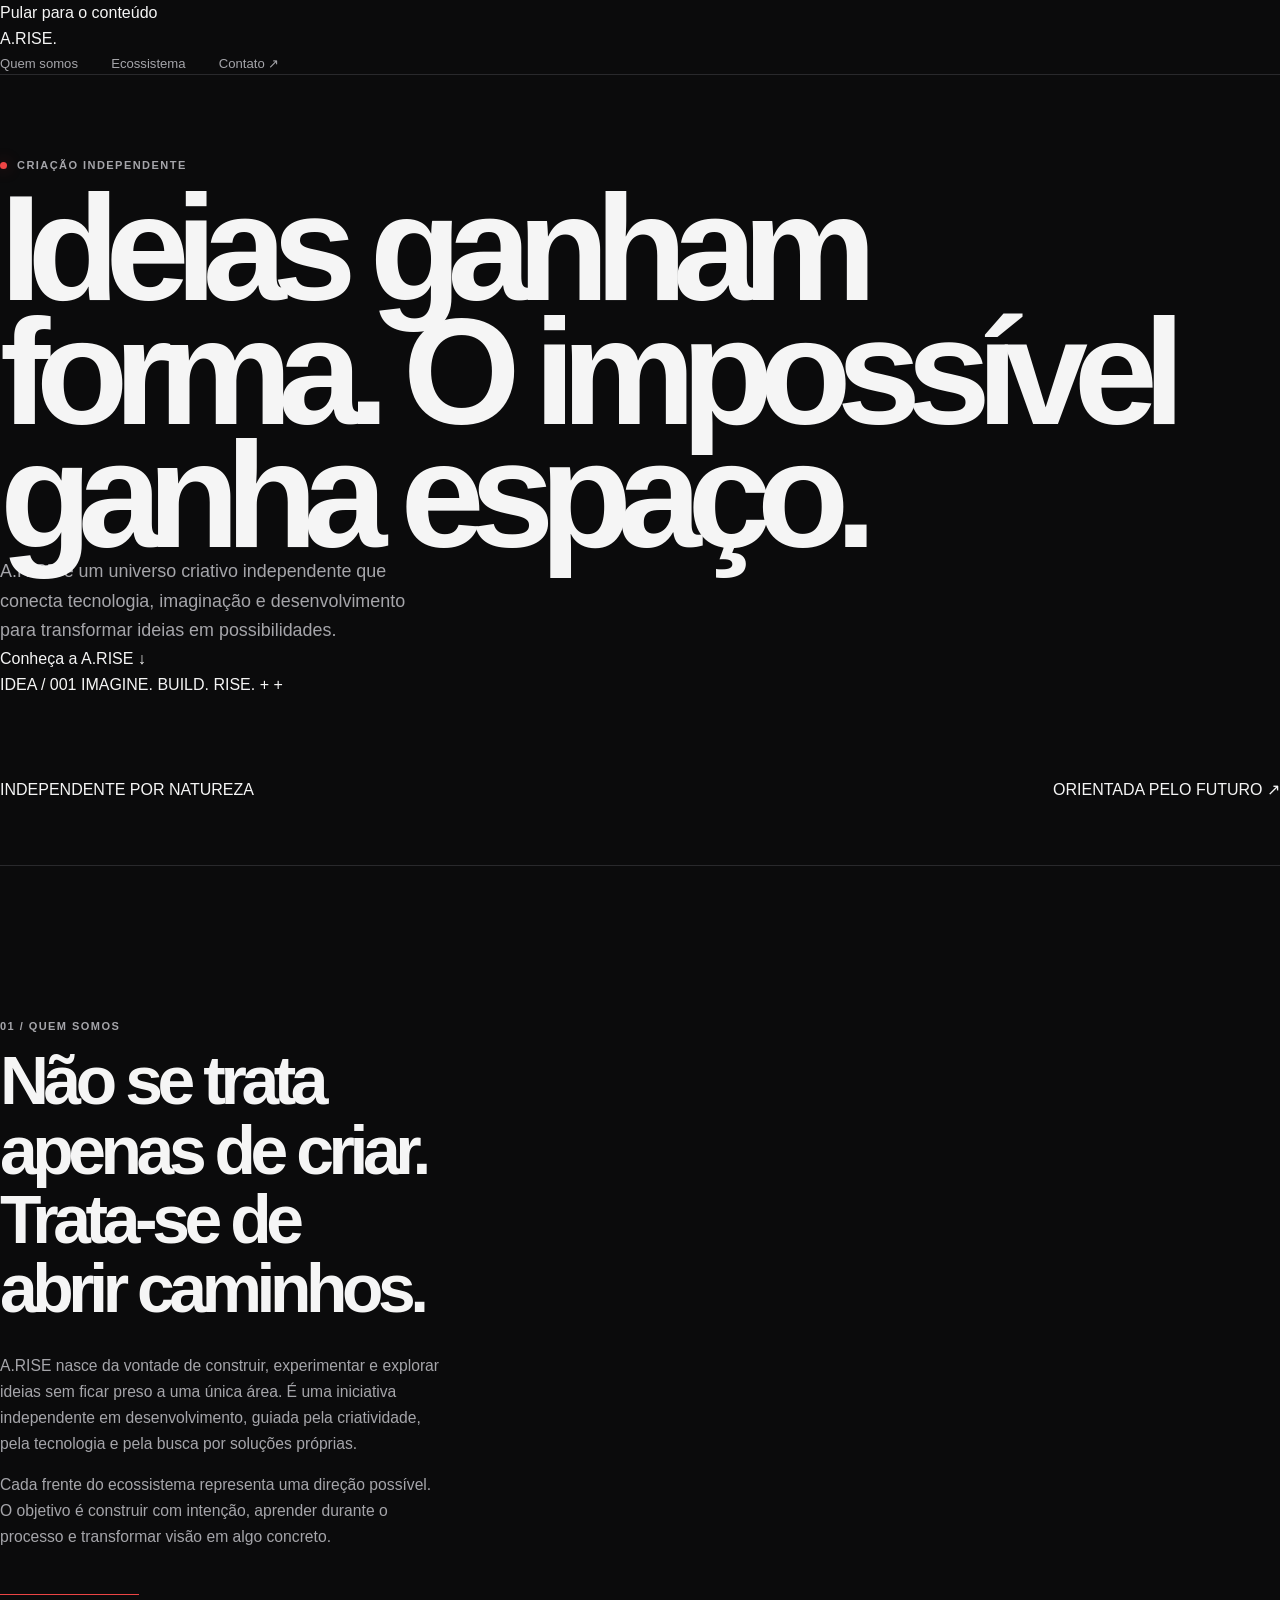
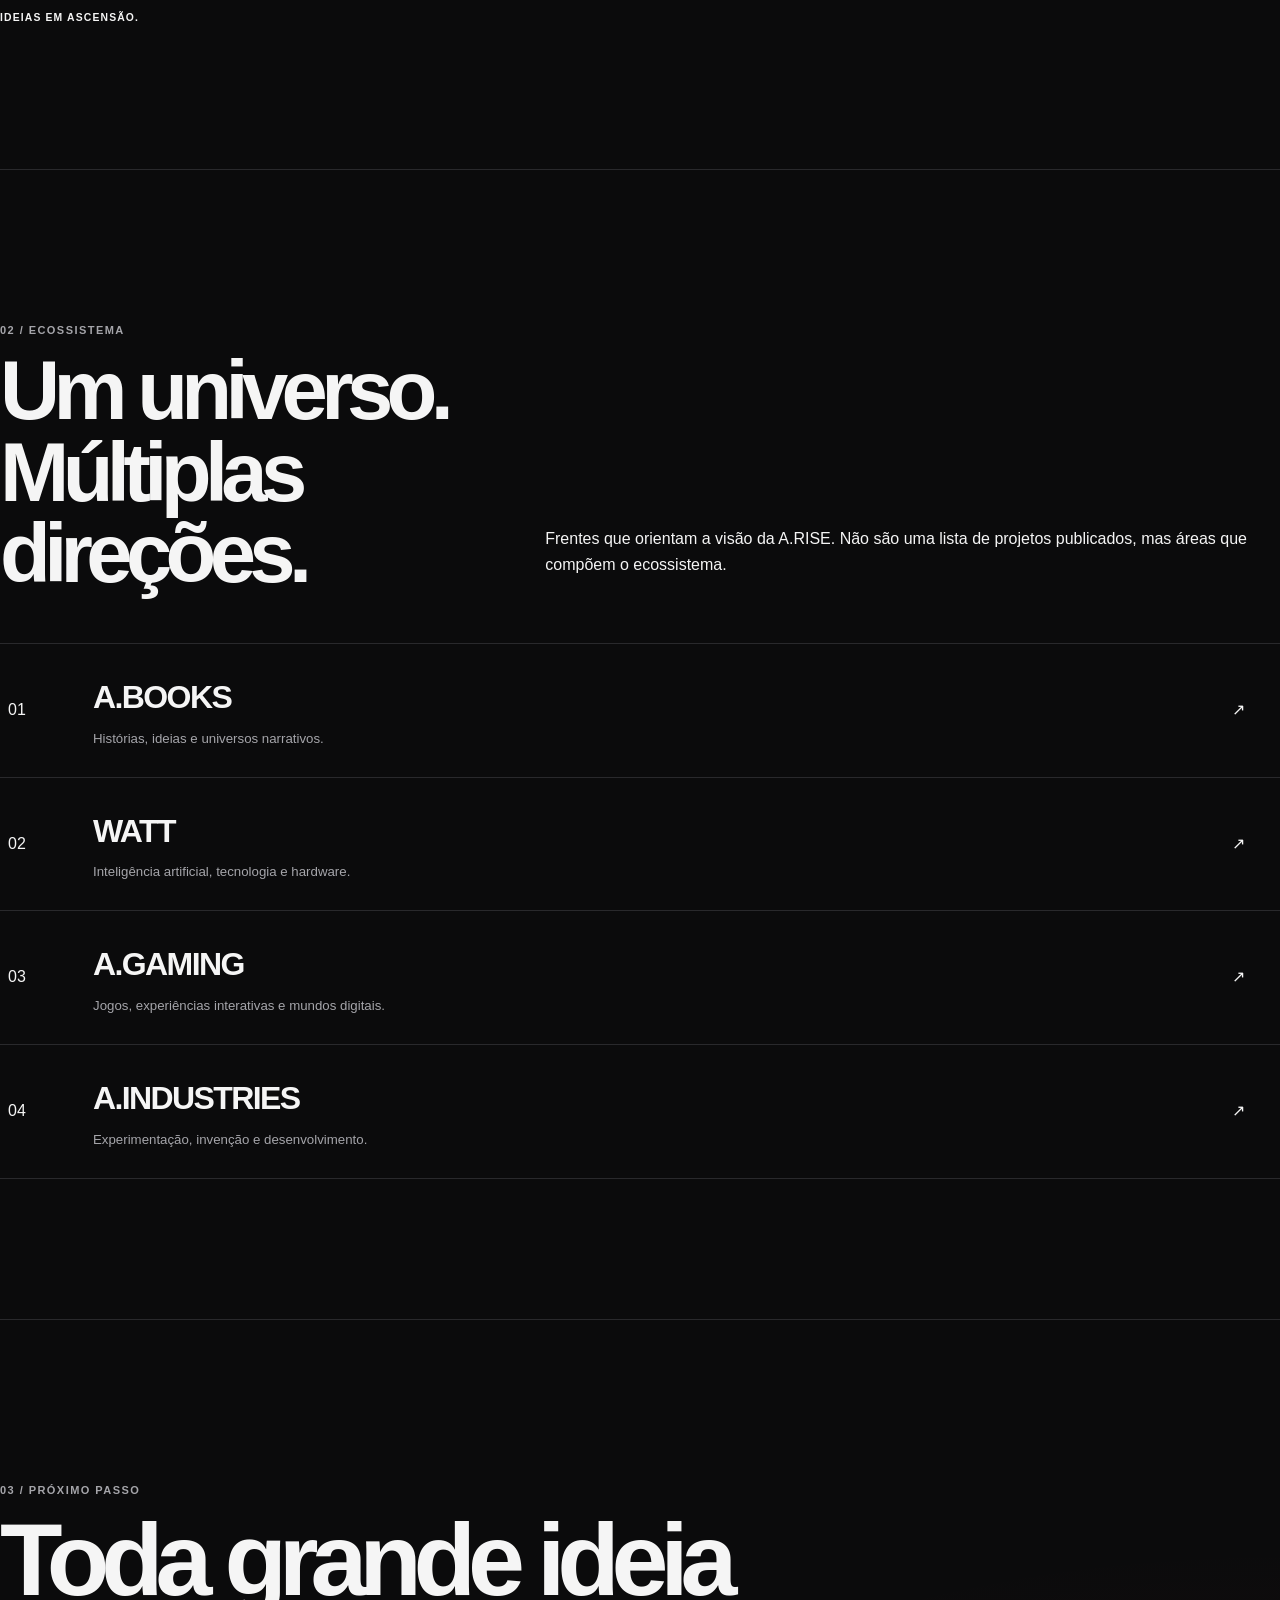
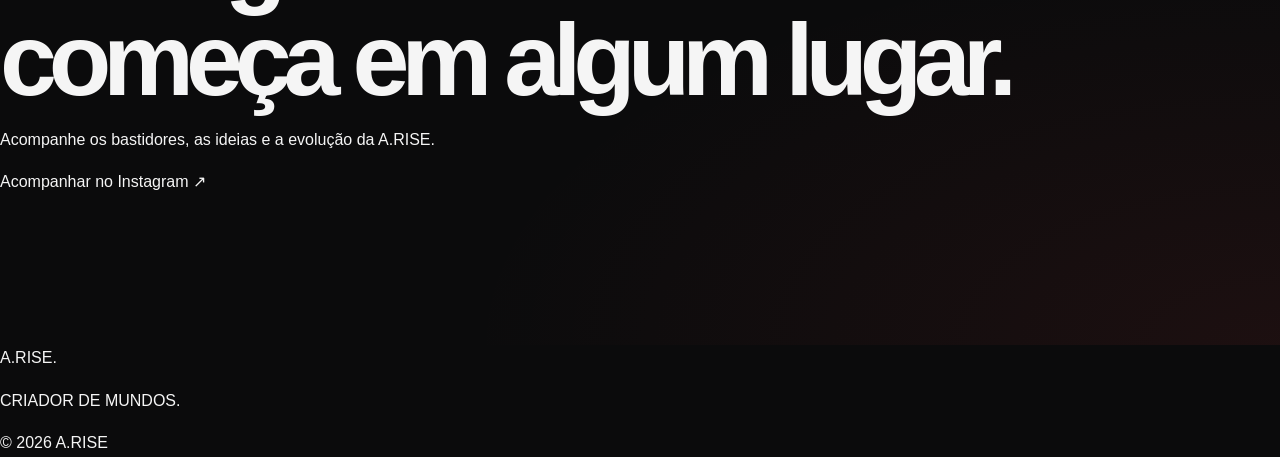
==== commit 2afda809: "Update index.html" ====
--- a/index.html
+++ b/index.html
@@ -1,267 +1,213 @@
-<!doctype html>
+<!DOCTYPE html>
 <html lang="pt-BR">
 <head>
   <meta charset="UTF-8">
   <meta name="viewport" content="width=device-width, initial-scale=1">
+  <meta name="theme-color" content="#0b0b0c">
 
   <meta
     name="description"
-    content="A.RISE é um ecossistema criativo independente que desenvolve jogos, tecnologia, inteligência artificial e projetos autorais."
+    content="A.RISE. Um estúdio criativo independente dedicado a imaginar, desenvolver e construir novos mundos."
   >
-  <meta name="theme-color" content="#0b0b0c">
 
   <title>A.RISE | Criador de mundos</title>
 
-  <link rel="stylesheet" href="../css/style.css">
-  <script src="../js/main.js" defer></script>
+  <link rel="stylesheet" href="./css/style.css">
+  <script src="./js/main.js" defer></script>
 </head>
 
 <body>
-  <div class="page">
-
-    <header class="header">
-      <a class="logo" href="#inicio" aria-label="A.RISE, início">
-        <span class="logo-symbol" aria-hidden="true">A.</span>
-        <span>RISE<span class="logo-dot">/</span></span>
+  <a class="skip-link" href="#conteudo">Pular para o conteúdo</a>
+
+  <header class="site-header">
+    <div class="container header-inner">
+      <a class="wordmark" href="./" aria-label="A.RISE, página inicial">
+        A.RISE<span class="wordmark-dot">.</span>
       </a>
 
       <button
         class="menu-toggle"
         type="button"
+        aria-label="Abrir menu"
+        aria-controls="main-navigation"
         aria-expanded="false"
-        aria-controls="main-navigation"
-        aria-label="Abrir menu"
         data-menu-toggle
       >
         <span></span>
         <span></span>
       </button>
 
-      <nav id="main-navigation" class="navigation" aria-label="Navegação principal">
-        <a href="#projetos">Projetos</a>
+      <nav class="navigation" id="main-navigation" aria-label="Navegação principal">
         <a href="#sobre">Quem somos</a>
         <a href="#ecossistema">Ecossistema</a>
-        <a class="nav-contact" href="#contato">Contato <span>↗</span></a>
+        <a class="nav-cta" href="#contato">Contato <span aria-hidden="true">↗</span></a>
       </nav>
-    </header>
-
-    <main>
-      <section class="hero" id="inicio">
-        <div class="hero-topline">
-          <span class="eyebrow"><span class="status-dot"></span> Estúdio criativo independente</span>
-          <span class="hero-index">AR / 001</span>
-        </div>
-
-        <h1>
-          Ideias que<br>
-          não aceitam<br>
-          <span class="outlined-word">limites<span class="accent">.</span></span>
-        </h1>
-
-        <div class="hero-bottom">
+    </div>
+  </header>
+
+  <main id="conteudo">
+    <section class="hero section">
+      <div class="container hero-grid">
+        <div class="hero-copy">
+          <p class="eyebrow"><span class="status-dot"></span> CRIAÇÃO INDEPENDENTE</p>
+
+          <h1>
+            Ideias ganham forma.
+            <span>O impossível ganha espaço.</span>
+          </h1>
+
           <p class="hero-description">
-            Criamos mundos, desenvolvemos tecnologia e transformamos
-            ideias em projetos que podem existir fora da imaginação.
-          </p>
-
-          <a class="round-link" href="#projetos" aria-label="Explorar projetos">
-            <span>Explorar<br>projetos</span>
-            <span class="round-link-icon">↓</span>
+            A.RISE é um universo criativo independente que conecta tecnologia,
+            imaginação e desenvolvimento para transformar ideias em possibilidades.
+          </p>
+
+          <a class="text-link" href="#sobre">
+            Conheça a A.RISE <span aria-hidden="true">↓</span>
           </a>
         </div>
 
-        <div class="hero-stamp" aria-hidden="true">
-          <span>A.RISE</span>
-          <span>IMAGINE</span>
-          <span>BUILD</span>
-          <span>RISE ↗</span>
-        </div>
-      </section>
-
-      <section class="projects section" id="projetos">
+        <div class="hero-art" aria-hidden="true">
+          <div class="art-grid"></div>
+          <div class="art-ring art-ring-outer"></div>
+          <div class="art-ring art-ring-inner"></div>
+          <div class="art-core"></div>
+          <span class="art-label art-label-top">IDEA / 001</span>
+          <span class="art-label art-label-bottom">IMAGINE. BUILD. RISE.</span>
+          <span class="art-cross art-cross-one">+</span>
+          <span class="art-cross art-cross-two">+</span>
+        </div>
+      </div>
+
+      <div class="container hero-bottom">
+        <span>INDEPENDENTE POR NATUREZA</span>
+        <span>ORIENTADA PELO FUTURO <span class="red-text">↗</span></span>
+      </div>
+    </section>
+
+    <section class="about section" id="sobre">
+      <div class="container about-grid">
+        <div>
+          <p class="eyebrow">01 / QUEM SOMOS</p>
+        </div>
+
+        <div class="about-content">
+          <h2>
+            Não se trata apenas de criar.
+            <span>Trata-se de abrir caminhos.</span>
+          </h2>
+
+          <p>
+            A.RISE nasce da vontade de construir, experimentar e explorar
+            ideias sem ficar preso a uma única área. É uma iniciativa
+            independente em desenvolvimento, guiada pela criatividade,
+            pela tecnologia e pela busca por soluções próprias.
+          </p>
+
+          <p>
+            Cada frente do ecossistema representa uma direção possível.
+            O objetivo é construir com intenção, aprender durante o processo
+            e transformar visão em algo concreto.
+          </p>
+
+          <div class="about-signature">
+            <span class="signature-line"></span>
+            <span>IDEIAS EM ASCENSÃO.</span>
+          </div>
+        </div>
+      </div>
+    </section>
+
+    <section class="ecosystem section" id="ecossistema">
+      <div class="container">
         <div class="section-heading">
           <div>
-            <p class="section-label">01 / Em desenvolvimento</p>
-            <h2>Projetos em<br>movimento<span class="accent">.</span></h2>
+            <p class="eyebrow">02 / ECOSSISTEMA</p>
+            <h2>Um universo.<br><span>Múltiplas direções.</span></h2>
           </div>
-          <p class="section-aside">
-            Ideias diferentes.<br>
-            A mesma vontade de construir.
-          </p>
-        </div>
-
-        <div class="project-grid">
-          <article class="project-card project-card-main">
-            <a class="project-visual visual-game" href="../inevitavel/" aria-label="Conhecer INEVITÁVEL">
-              <span class="visual-number">PROJECT / 001</span>
-              <span class="game-title">INEVITÁVEL<span>.</span></span>
-              <span class="game-subtitle">A MORTE É APENAS O COMEÇO</span>
-              <span class="visual-cross" aria-hidden="true">✳</span>
-              <span class="visual-bottom">GAME DEVELOPMENT <span>↗</span></span>
-            </a>
-
-            <div class="project-info">
-              <div>
-                <p class="project-category">A.GAMING / Jogo autoral</p>
-                <h3>INEVITÁVEL</h3>
-                <p>Um mundo de sobrevivência, exploração e escolhas.</p>
-              </div>
-              <span class="project-number">01</span>
-            </div>
-          </article>
-
-          <article class="project-card">
-            <a class="project-visual visual-ai" href="../wattson/" aria-label="Conhecer Wattson">
-              <span class="visual-number">PROJECT / 002</span>
-              <div class="ai-orbit" aria-hidden="true">
-                <span class="orbit orbit-one"></span>
-                <span class="orbit orbit-two"></span>
-                <span class="orbit-core">W</span>
-              </div>
-              <span class="visual-title">WATTSON<span class="accent">.</span></span>
-              <span class="visual-bottom">INTELLIGENCE SYSTEMS <span>↗</span></span>
-            </a>
-
-            <div class="project-info">
-              <div>
-                <p class="project-category">WATT / Inteligência artificial</p>
-                <h3>Wattson Core</h3>
-                <p>Uma arquitetura modular de IA em construção.</p>
-              </div>
-              <span class="project-number">02</span>
-            </div>
-          </article>
-
-          <article class="project-card">
-            <a class="project-visual visual-ritmo" href="#contato" aria-label="Conhecer o projeto RITMO">
-              <span class="visual-number">PROJECT / 003</span>
-              <div class="ritmo-symbol" aria-hidden="true">
-                <span></span><span></span><span></span><span></span><span></span>
-              </div>
-              <span class="visual-title">RITMO<span class="accent">.</span></span>
-              <span class="visual-bottom">PERSONAL FINANCE <span>↗</span></span>
-            </a>
-
-            <div class="project-info">
-              <div>
-                <p class="project-category">Produto digital / Finanças</p>
-                <h3>RITMO</h3>
-                <p>Uma nova relação entre objetivos, hábitos e dinheiro.</p>
-              </div>
-              <span class="project-number">03</span>
-            </div>
-          </article>
-
-          <article class="project-card project-card-note">
-            <div class="note-content">
-              <span class="note-mark">+</span>
-              <p class="section-label">Próximo capítulo</p>
-              <h3>O próximo projeto começa com uma ideia.</h3>
-              <p>Este ecossistema continua crescendo.</p>
-            </div>
-            <span class="note-footer">A.RISE / FUTURE IN PROGRESS</span>
-          </article>
-        </div>
-      </section>
-
-      <section class="about section" id="sobre">
-        <div class="about-index">
-          <p class="section-label">02 / Quem somos</p>
-          <span class="about-symbol" aria-hidden="true">A<span>.</span>R</span>
-        </div>
-
-        <div class="about-content">
-          <h2>Não somos apenas uma ideia. Somos o processo de fazê-la existir.</h2>
-          <p>
-            A.RISE é uma iniciativa criativa independente dedicada a desenvolver
-            projetos próprios em tecnologia, jogos, inteligência artificial
-            e criação autoral.
-          </p>
-          <p>
-            Cada projeto é uma experiência de aprendizado, construção e evolução.
-            Nosso objetivo é transformar curiosidade em capacidade e capacidade
-            em coisas reais.
-          </p>
-          <span class="about-signature">IMAGINAR É O COMEÇO. CONSTRUIR É O CAMINHO.</span>
-        </div>
-      </section>
-
-      <section class="ecosystem section" id="ecossistema">
-        <div class="section-heading">
-          <div>
-            <p class="section-label">03 / Ecossistema</p>
-            <h2>Um universo.<br>Várias frentes<span class="accent">.</span></h2>
-          </div>
-          <p class="section-aside">
-            Cada frente tem seu propósito.<br>
-            Todas compartilham a mesma origem.
+
+          <p class="section-intro">
+            Frentes que orientam a visão da A.RISE. Não são uma lista de
+            projetos publicados, mas áreas que compõem o ecossistema.
           </p>
         </div>
 
         <div class="ecosystem-list">
           <article class="ecosystem-item">
-            <span class="ecosystem-code">01</span>
+            <span class="ecosystem-number">01</span>
             <div class="ecosystem-name">
               <h3>A.BOOKS</h3>
-              <p>Histórias, escrita e publicação independente.</p>
-            </div>
-            <span class="ecosystem-mark">↗</span>
-          </article>
-
-          <article class="ecosystem-item">
-            <span class="ecosystem-code">02</span>
+              <p>Histórias, ideias e universos narrativos.</p>
+            </div>
+            <span class="ecosystem-symbol" aria-hidden="true">↗</span>
+          </article>
+
+          <article class="ecosystem-item">
+            <span class="ecosystem-number">02</span>
             <div class="ecosystem-name">
               <h3>WATT</h3>
-              <p>Inteligência artificial, sistemas e hardware.</p>
-            </div>
-            <span class="ecosystem-mark">↗</span>
-          </article>
-
-          <article class="ecosystem-item">
-            <span class="ecosystem-code">03</span>
+              <p>Inteligência artificial, tecnologia e hardware.</p>
+            </div>
+            <span class="ecosystem-symbol" aria-hidden="true">↗</span>
+          </article>
+
+          <article class="ecosystem-item">
+            <span class="ecosystem-number">03</span>
             <div class="ecosystem-name">
               <h3>A.GAMING</h3>
-              <p>Jogos autorais, experiências e mundos interativos.</p>
-            </div>
-            <span class="ecosystem-mark">↗</span>
-          </article>
-
-          <article class="ecosystem-item">
-            <span class="ecosystem-code">04</span>
+              <p>Jogos, experiências interativas e mundos digitais.</p>
+            </div>
+            <span class="ecosystem-symbol" aria-hidden="true">↗</span>
+          </article>
+
+          <article class="ecosystem-item">
+            <span class="ecosystem-number">04</span>
             <div class="ecosystem-name">
               <h3>A.INDUSTRIES</h3>
-              <p>Experimentação, desenvolvimento e novas soluções.</p>
-            </div>
-            <span class="ecosystem-mark">↗</span>
-          </article>
-        </div>
-      </section>
-
-      <section class="contact section" id="contato">
-        <p class="section-label">04 / Acompanhe a construção</p>
-        <h2>O próximo capítulo<br>está sendo escrito<span class="accent">.</span></h2>
-        <div class="contact-bottom">
-          <p>
-            Bastidores, experimentos, progresso dos projetos e novas ideias.
-            Acompanhe a A.RISE enquanto tudo ganha forma.
-          </p>
-          <a
-            class="instagram-button"
-            href="https://www.instagram.com/alvex.rise/"
-            target="_blank"
-            rel="noopener noreferrer"
-          >
-            Acompanhar no Instagram <span>↗</span>
-          </a>
-        </div>
-      </section>
-    </main>
-
-    <footer class="footer">
-      <a class="footer-logo" href="#inicio">A.RISE<span>.</span></a>
-      <p>Um projeto independente em constante construção.</p>
-      <p>© <span data-current-year></span> A.RISE</p>
-    </footer>
-  </div>
+              <p>Experimentação, invenção e desenvolvimento.</p>
+            </div>
+            <span class="ecosystem-symbol" aria-hidden="true">↗</span>
+          </article>
+        </div>
+      </div>
+    </section>
+
+    <section class="contact section" id="contato">
+      <div class="container contact-inner">
+        <p class="eyebrow">03 / PRÓXIMO PASSO</p>
+
+        <h2>
+          Toda grande ideia
+          <span>começa em algum lugar.</span>
+        </h2>
+
+        <p class="contact-description">
+          Acompanhe os bastidores, as ideias e a evolução da A.RISE.
+        </p>
+
+        <a
+          class="instagram-link"
+          href="https://www.instagram.com/alvex.rise/"
+          target="_blank"
+          rel="noopener noreferrer"
+        >
+          Acompanhar no Instagram <span aria-hidden="true">↗</span>
+        </a>
+      </div>
+    </section>
+  </main>
+
+  <footer class="site-footer">
+    <div class="container footer-inner">
+      <a class="wordmark footer-wordmark" href="./">
+        A.RISE<span class="wordmark-dot">.</span>
+      </a>
+
+      <p>CRIADOR DE MUNDOS.</p>
+
+      <span class="copyright">
+        © <span data-current-year>2026</span> A.RISE
+      </span>
+    </div>
+  </footer>
 </body>
 </html>
--- a/css/style.css
+++ b/css/style.css
@@ -1,6 +1,6 @@
-
 /* =========================================
-   A.RISE | Identidade institucional
+   A.RISE | Portfolio
+   Identidade: preto, branco e vermelho
    ========================================= */
 
 :root {
@@ -8,19 +8,17 @@
 
   --background: #0b0b0c;
   --surface: #111113;
-  --surface-hover: #171719;
+  --surface-hover: #19191c;
   --text: #f5f5f5;
   --muted: #a5a5aa;
   --accent: #ed4545;
   --border: #29292c;
 
-  --content-width: 1120px;
-  --page-padding: clamp(22px, 5vw, 76px);
-
-  --radius-small: 8px;
-  --radius-medium: 14px;
-
-  --transition: 180ms ease;
+  --content-width: 1240px;
+  --page-padding: clamp(20px, 5vw, 72px);
+
+  --radius: 5px;
+  --transition: 200ms ease;
 }
 
 * {
@@ -29,7 +27,7 @@
 
 html {
   scroll-behavior: smooth;
-  scroll-padding-top: 100px;
+  scroll-padding-top: 90px;
 }
 
 body {
@@ -37,10 +35,9 @@
   margin: 0;
   background: var(--background);
   color: var(--text);
-  font-family:
-    Inter, "Segoe UI", Roboto, Helvetica, Arial, sans-serif;
+  font-family: Inter, "Segoe UI", Roboto, Helvetica, Arial, sans-serif;
   font-size: 16px;
-  line-height: 1.7;
+  line-height: 1.65;
   -webkit-font-smoothing: antialiased;
   text-rendering: optimizeLegibility;
 }
@@ -56,10 +53,8 @@
   text-decoration: none;
 }
 
-button,
-input,
-textarea,
-select {
+button {
+  color: inherit;
   font: inherit;
 }
 
@@ -74,10 +69,6 @@
   max-width: 100%;
 }
 
-img {
-  height: auto;
-}
-
 ::selection {
   background: var(--accent);
   color: #fff;
@@ -88,36 +79,30 @@
   outline-offset: 5px;
 }
 
-[hidden] {
-  display: none !important;
-}
-
-/* Estrutura */
-
 .page {
   width: min(100%, var(--content-width));
-  min-height: 100vh;
   margin-inline: auto;
   padding-inline: var(--page-padding);
 }
 
-main {
-  display: block;
-}
-
-section {
-  scroll-margin-top: 100px;
+.accent {
+  color: var(--accent);
+}
+
+.section {
+  padding-block: clamp(78px, 11vw, 140px);
+  border-top: 1px solid var(--border);
 }
 
 .section-label {
-  display: inline-flex;
+  display: flex;
   align-items: center;
   gap: 10px;
   margin: 0 0 22px;
   color: var(--accent);
-  font-size: 0.76rem;
-  font-weight: 700;
-  letter-spacing: 0.16em;
+  font-size: 0.72rem;
+  font-weight: 750;
+  letter-spacing: 0.15em;
   line-height: 1.4;
   text-transform: uppercase;
 }
@@ -132,295 +117,659 @@
 /* Cabeçalho */
 
 .header {
+  position: relative;
+  z-index: 10;
   display: flex;
   align-items: center;
   justify-content: space-between;
-  gap: 24px;
-  min-height: 92px;
+  gap: 30px;
+  min-height: 84px;
   border-bottom: 1px solid var(--border);
 }
 
 .logo {
   display: inline-flex;
   align-items: center;
-  gap: 10px;
-  font-size: 1.1rem;
-  font-weight: 800;
-  letter-spacing: -0.045em;
-}
-
-.logo:hover {
+  gap: 8px;
+  font-size: 1.08rem;
+  font-weight: 850;
+  letter-spacing: -0.06em;
+}
+
+.logo-symbol {
+  color: var(--accent);
+  font-size: 1.5rem;
+}
+
+.logo-dot {
+  margin-left: 2px;
+  color: var(--accent);
+}
+
+.navigation {
+  display: flex;
+  align-items: center;
+  gap: clamp(16px, 2.6vw, 34px);
+}
+
+.navigation a {
+  color: var(--muted);
+  font-size: 0.82rem;
+  transition: color var(--transition);
+}
+
+.navigation a:hover,
+.navigation a:focus-visible {
   color: var(--text);
 }
 
-.header nav {
-  display: flex;
-  align-items: center;
-  justify-content: flex-end;
-  flex-wrap: wrap;
-  gap: 24px;
-}
-
-.header nav a {
-  color: var(--muted);
-  font-size: 0.88rem;
-  transition: color var(--transition);
-}
-
-.header nav a:hover {
+.navigation .nav-contact {
+  padding: 9px 13px;
+  border: 1px solid var(--border);
   color: var(--text);
 }
 
-/* Abertura */
+.nav-contact span {
+  margin-left: 8px;
+  color: var(--accent);
+}
+
+.menu-toggle {
+  display: none;
+  width: 42px;
+  height: 42px;
+  padding: 11px 9px;
+  border: 1px solid var(--border);
+  border-radius: var(--radius);
+  background: transparent;
+  cursor: pointer;
+}
+
+.menu-toggle span {
+  display: block;
+  width: 100%;
+  height: 1px;
+  margin-block: 5px;
+  background: var(--text);
+}
+
+/* Hero */
 
 .hero {
-  display: flex;
+  position: relative;
+  display: flex;
+  min-height: min(790px, 85vh);
   flex-direction: column;
   justify-content: center;
-  min-height: min(720px, 78vh);
-  padding-block: 110px 100px;
-}
-
-.hero h1 {
-  max-width: 900px;
-  margin: 0;
-  font-size: clamp(3rem, 8vw, 6.7rem);
-  font-weight: 750;
-  letter-spacing: -0.075em;
-  line-height: 0.99;
-  text-wrap: balance;
-}
-
-.hero h1 span,
-.hero .highlight {
-  color: var(--accent);
-}
-
-.description {
-  max-width: 590px;
-  margin: 30px 0 0;
+  overflow: hidden;
+  padding-block: 70px 62px;
+}
+
+.hero-topline {
+  display: flex;
+  align-items: center;
+  justify-content: space-between;
+  gap: 20px;
+  margin-bottom: clamp(42px, 7vw, 82px);
+}
+
+.eyebrow,
+.hero-index {
   color: var(--muted);
-  font-size: clamp(1rem, 2vw, 1.13rem);
-  line-height: 1.9;
-}
-
-.signature {
-  display: flex;
-  align-items: center;
-  gap: 12px;
-  margin-top: 38px;
-  color: var(--muted);
-  font-size: 0.8rem;
-  letter-spacing: 0.06em;
-}
-
-.signature::before {
-  width: 30px;
-  height: 1px;
-  background: var(--accent);
-  content: "";
-}
-
-.hero-caption {
-  margin-top: 50px;
-  color: #68686e;
-  font-size: 0.75rem;
-  letter-spacing: 0.1em;
+  font-size: 0.69rem;
+  font-weight: 650;
+  letter-spacing: 0.13em;
   text-transform: uppercase;
 }
 
-/* Sobre */
-
-.about {
-  padding-block: 90px;
-  border-top: 1px solid var(--border);
-}
-
-.about h2,
-.featured-project h2,
-.support h2,
-.social h2,
-.projects h2 {
-  max-width: 760px;
-  margin: 0;
-  font-size: clamp(2rem, 5vw, 3.7rem);
-  font-weight: 700;
-  letter-spacing: -0.065em;
-  line-height: 1.12;
-  text-wrap: balance;
-}
-
-.about p:not(.section-label) {
-  max-width: 720px;
-  margin: 25px 0 0;
-  color: var(--muted);
-}
-
-/* Projeto em destaque */
-
-.featured-project {
-  position: relative;
-  overflow: hidden;
-  margin-block: 20px 100px;
-  padding: clamp(28px, 6vw, 66px);
-  border: 1px solid var(--border);
-  border-radius: var(--radius-medium);
-  background:
-    radial-gradient(
-      ellipse at 100% 0%,
-      rgb(237 69 69 / 10%),
-      transparent 45%
-    ),
-    var(--surface);
-}
-
-.project-category {
-  display: block;
-  margin-bottom: 14px;
-  color: var(--accent);
-  font-size: 0.76rem;
-  font-weight: 700;
-  letter-spacing: 0.14em;
-  text-transform: uppercase;
-}
-
-.featured-project h2 {
-  max-width: 650px;
-}
-
-.featured-project p:not(.section-label) {
-  max-width: 600px;
-  margin: 22px 0;
-  color: var(--muted);
-}
-
-.project-status {
+.eyebrow {
   display: inline-flex;
   align-items: center;
-  gap: 9px;
-  margin-top: 8px;
-  color: var(--muted);
-  font-size: 0.8rem;
-}
-
-.project-status::before {
+  gap: 10px;
+}
+
+.status-dot {
   width: 7px;
   height: 7px;
   border-radius: 50%;
   background: var(--accent);
-  content: "";
-}
-
-.project-link,
-.support-link {
+  box-shadow: 0 0 15px rgb(237 69 69 / 35%);
+}
+
+.hero h1 {
+  position: relative;
+  z-index: 1;
+  margin: 0;
+  font-size: clamp(4rem, 11.8vw, 9.6rem);
+  font-weight: 820;
+  letter-spacing: -0.095em;
+  line-height: 0.82;
+  text-wrap: balance;
+}
+
+.outlined-word {
+  color: transparent;
+  -webkit-text-stroke: 1px #f5f5f5;
+}
+
+.hero-bottom {
+  display: flex;
+  align-items: flex-end;
+  justify-content: space-between;
+  gap: 32px;
+  margin-top: clamp(42px, 7vw, 78px);
+}
+
+.hero-description {
+  max-width: 440px;
+  margin: 0;
+  color: var(--muted);
+  font-size: clamp(0.96rem, 1.7vw, 1.12rem);
+}
+
+.round-link {
   display: inline-flex;
-  align-items: center;
-  justify-content: center;
-  gap: 12px;
-  min-height: 48px;
-  margin-top: 26px;
-  padding: 12px 19px;
+  flex-shrink: 0;
+  align-items: center;
+  gap: 18px;
+  color: var(--text);
+  font-size: 0.78rem;
+  line-height: 1.35;
+}
+
+.round-link-icon {
+  display: grid;
+  width: 48px;
+  height: 48px;
+  place-items: center;
   border: 1px solid var(--accent);
-  border-radius: var(--radius-small);
+  border-radius: 50%;
+  color: var(--accent);
+  font-size: 1.2rem;
+  transition:
+    background var(--transition),
+    color var(--transition),
+    transform var(--transition);
+}
+
+.round-link:hover .round-link-icon {
+  transform: translateY(3px);
   background: var(--accent);
   color: #fff;
-  font-size: 0.9rem;
+}
+
+.hero-stamp {
+  position: absolute;
+  top: 31%;
+  right: 3%;
+  display: flex;
+  width: 110px;
+  height: 110px;
+  flex-direction: column;
+  align-items: center;
+  justify-content: center;
+  gap: 3px;
+  border: 1px solid rgb(237 69 69 / 45%);
+  border-radius: 50%;
+  color: var(--accent);
+  font-size: 0.55rem;
+  font-weight: 800;
+  letter-spacing: 0.12em;
+  transform: rotate(12deg);
+  opacity: 0.8;
+}
+
+/* Cabeçalhos de seção */
+
+.section-heading {
+  display: flex;
+  align-items: flex-end;
+  justify-content: space-between;
+  gap: 30px;
+  margin-bottom: 48px;
+}
+
+.section-heading h2,
+.about-content h2,
+.contact h2 {
+  margin: 0;
+  font-size: clamp(2.7rem, 6.5vw, 5.5rem);
+  font-weight: 780;
+  letter-spacing: -0.08em;
+  line-height: 0.98;
+  text-wrap: balance;
+}
+
+.section-aside {
+  flex-shrink: 0;
+  margin: 0 0 7px;
+  color: var(--muted);
+  font-size: 0.8rem;
+  text-align: right;
+}
+
+/* Projetos */
+
+.project-grid {
+  display: grid;
+  grid-template-columns: repeat(2, minmax(0, 1fr));
+  gap: 42px 22px;
+}
+
+.project-card {
+  min-width: 0;
+}
+
+.project-card-main {
+  grid-column: 1 / -1;
+}
+
+.project-visual {
+  position: relative;
+  display: flex;
+  min-height: 300px;
+  flex-direction: column;
+  justify-content: space-between;
+  overflow: hidden;
+  padding: clamp(20px, 4vw, 38px);
+  border: 1px solid var(--border);
+  background: var(--surface);
+  isolation: isolate;
+}
+
+.project-card-main .project-visual {
+  min-height: clamp(340px, 49vw, 540px);
+}
+
+.project-visual::before {
+  position: absolute;
+  z-index: -1;
+  inset: 0;
+  background:
+    linear-gradient(135deg, transparent 35%, rgb(237 69 69 / 8%)),
+    repeating-linear-gradient(
+      135deg,
+      transparent 0,
+      transparent 36px,
+      rgb(255 255 255 / 2%) 37px,
+      transparent 38px
+    );
+  content: "";
+  transition: transform 500ms ease;
+}
+
+.project-visual:hover::before {
+  transform: scale(1.05);
+}
+
+.visual-number,
+.visual-bottom {
+  display: flex;
+  align-items: center;
+  justify-content: space-between;
+  gap: 14px;
+  color: var(--muted);
+  font-size: 0.63rem;
   font-weight: 700;
+  letter-spacing: 0.13em;
+}
+
+.visual-bottom span {
+  color: var(--accent);
+  font-size: 1rem;
+}
+
+.game-title {
+  margin-top: auto;
+  font-size: clamp(3.4rem, 10vw, 8.5rem);
+  font-weight: 900;
+  letter-spacing: -0.1em;
+  line-height: 0.9;
+}
+
+.game-title span {
+  color: var(--accent);
+}
+
+.game-subtitle {
+  margin-top: 12px;
+  color: var(--muted);
+  font-size: 0.66rem;
+  font-weight: 700;
+  letter-spacing: 0.2em;
+}
+
+.visual-cross {
+  position: absolute;
+  top: 17%;
+  right: 10%;
+  color: var(--accent);
+  font-size: clamp(4rem, 10vw, 8rem);
+  opacity: 0.65;
+}
+
+.project-info {
+  display: flex;
+  align-items: flex-start;
+  justify-content: space-between;
+  gap: 20px;
+  padding-top: 19px;
+}
+
+.project-category {
+  margin: 0 0 7px;
+  color: var(--accent);
+  font-size: 0.67rem;
+  font-weight: 700;
+  letter-spacing: 0.1em;
+  text-transform: uppercase;
+}
+
+.project-info h3 {
+  margin: 0;
+  font-size: 1.35rem;
+  font-weight: 750;
+  letter-spacing: -0.04em;
+}
+
+.project-info p:not(.project-category) {
+  margin: 7px 0 0;
+  color: var(--muted);
+  font-size: 0.86rem;
+}
+
+.project-number {
+  color: #68686e;
+  font-size: 0.75rem;
+  font-variant-numeric: tabular-nums;
+}
+
+.visual-ai {
+  align-items: stretch;
+}
+
+.visual-title {
+  margin-top: auto;
+  font-size: clamp(2rem, 5vw, 3.6rem);
+  font-weight: 850;
+  letter-spacing: -0.08em;
+}
+
+.ai-orbit {
+  position: absolute;
+  top: 50%;
+  left: 50%;
+  display: grid;
+  width: 150px;
+  height: 150px;
+  place-items: center;
+  transform: translate(-50%, -58%);
+}
+
+.orbit {
+  position: absolute;
+  width: 100%;
+  height: 100%;
+  border: 1px solid rgb(237 69 69 / 45%);
+  border-radius: 50%;
+}
+
+.orbit-one {
+  transform: rotateX(65deg) rotate(30deg);
+}
+
+.orbit-two {
+  transform: rotateX(65deg) rotate(-30deg);
+}
+
+.orbit-core {
+  display: grid;
+  width: 58px;
+  height: 58px;
+  place-items: center;
+  border: 1px solid var(--accent);
+  border-radius: 50%;
+  background: var(--background);
+  color: var(--accent);
+  font-size: 1.8rem;
+  font-weight: 850;
+}
+
+.visual-ritmo {
+  background:
+    radial-gradient(circle at 50% 50%, rgb(237 69 69 / 10%), transparent 45%),
+    var(--surface);
+}
+
+.ritmo-symbol {
+  position: absolute;
+  top: 50%;
+  left: 50%;
+  display: flex;
+  align-items: center;
+  gap: 9px;
+  height: 95px;
+  transform: translate(-50%, -62%);
+}
+
+.ritmo-symbol span {
+  width: 7px;
+  height: 35px;
+  background: var(--accent);
+  transform: skewY(-25deg);
+}
+
+.ritmo-symbol span:nth-child(2),
+.ritmo-symbol span:nth-child(4) {
+  height: 65px;
+}
+
+.ritmo-symbol span:nth-child(3) {
+  height: 95px;
+}
+
+.project-card-note {
+  display: flex;
+  min-height: 300px;
+  flex-direction: column;
+  justify-content: space-between;
+  padding: clamp(24px, 4vw, 38px);
+  border: 1px solid var(--border);
+  background:
+    radial-gradient(circle at 100% 0%, rgb(237 69 69 / 9%), transparent 45%),
+    var(--surface);
+}
+
+.note-mark {
+  color: var(--accent);
+  font-size: 2.8rem;
+  line-height: 1;
+}
+
+.note-content .section-label {
+  margin-top: 25px;
+  margin-bottom: 14px;
+}
+
+.note-content h3 {
+  max-width: 350px;
+  margin: 0;
+  font-size: clamp(1.6rem, 3.4vw, 2.5rem);
+  letter-spacing: -0.06em;
+  line-height: 1.05;
+}
+
+.note-content > p:last-child {
+  color: var(--muted);
+  font-size: 0.84rem;
+}
+
+.note-footer {
+  color: #77777d;
+  font-size: 0.61rem;
+  font-weight: 700;
+  letter-spacing: 0.12em;
+}
+
+/* Quem somos */
+
+.about {
+  display: grid;
+  grid-template-columns: 0.75fr 1.25fr;
+  gap: clamp(30px, 8vw, 110px);
+}
+
+.about-index {
+  display: flex;
+  flex-direction: column;
+  justify-content: space-between;
+  gap: 40px;
+}
+
+.about-symbol {
+  color: #333337;
+  font-size: clamp(4rem, 11vw, 8rem);
+  font-weight: 900;
+  letter-spacing: -0.12em;
+  line-height: 1;
+}
+
+.about-symbol span {
+  color: var(--accent);
+}
+
+.about-content h2 {
+  max-width: 750px;
+  font-size: clamp(2.5rem, 5.3vw, 4.7rem);
+  line-height: 1.02;
+}
+
+.about-content > p {
+  max-width: 650px;
+  color: var(--muted);
+  font-size: 0.98rem;
+}
+
+.about-content > p:first-of-type {
+  margin-top: 30px;
+}
+
+.about-signature {
+  display: inline-block;
+  margin-top: 28px;
+  padding-top: 14px;
+  border-top: 1px solid var(--accent);
+  color: var(--text);
+  font-size: 0.65rem;
+  font-weight: 700;
+  letter-spacing: 0.11em;
+}
+
+/* Ecossistema */
+
+.ecosystem-list {
+  border-top: 1px solid var(--border);
+}
+
+.ecosystem-item {
+  display: grid;
+  grid-template-columns: 65px minmax(0, 1fr) 40px;
+  align-items: center;
+  gap: 20px;
+  padding: 27px 8px;
+  border-bottom: 1px solid var(--border);
+  transition:
+    padding var(--transition),
+    background var(--transition);
+}
+
+.ecosystem-item:hover {
+  padding-inline: 17px;
+  background: var(--surface);
+}
+
+.ecosystem-code {
+  color: var(--accent);
+  font-size: 0.7rem;
+  font-weight: 750;
+}
+
+.ecosystem-name h3 {
+  margin: 0;
+  font-size: clamp(1.3rem, 3vw, 2rem);
+  font-weight: 800;
+  letter-spacing: -0.05em;
+}
+
+.ecosystem-name p {
+  margin: 4px 0 0;
+  color: var(--muted);
+  font-size: 0.83rem;
+}
+
+.ecosystem-mark {
+  color: var(--accent);
+  font-size: 1.35rem;
+  text-align: right;
+  transition: transform var(--transition);
+}
+
+.ecosystem-item:hover .ecosystem-mark {
+  transform: translate(3px, -3px);
+}
+
+/* Contato / Instagram */
+
+.contact {
+  padding-block: clamp(85px, 12vw, 150px);
+  background:
+    radial-gradient(ellipse at 100% 100%, rgb(237 69 69 / 8%), transparent 45%);
+}
+
+.contact h2 {
+  font-size: clamp(3rem, 8vw, 7rem);
+}
+
+.contact-bottom {
+  display: flex;
+  align-items: flex-end;
+  justify-content: space-between;
+  gap: 30px;
+  margin-top: 36px;
+}
+
+.contact-bottom p {
+  max-width: 460px;
+  margin: 0;
+  color: var(--muted);
+  font-size: 0.95rem;
+}
+
+.instagram-button {
+  display: inline-flex;
+  min-height: 52px;
+  flex-shrink: 0;
+  align-items: center;
+  justify-content: center;
+  gap: 22px;
+  padding: 13px 18px;
+  border: 1px solid var(--accent);
+  background: var(--accent);
+  color: #fff;
+  font-size: 0.84rem;
+  font-weight: 750;
   transition:
     background var(--transition),
-    border-color var(--transition),
     transform var(--transition);
 }
 
-.project-link:hover,
-.support-link:hover {
+.instagram-button span {
+  font-size: 1rem;
+}
+
+.instagram-button:hover {
   transform: translateY(-2px);
-  border-color: #ff6868;
   background: #ff5555;
-}
-
-/* Projetos futuros */
-
-.projects {
-  padding-block: 0 100px;
-}
-
-.projects h2 {
-  margin-bottom: 32px;
-}
-
-.projects-placeholder {
-  padding: 26px 0;
-  border-top: 1px solid var(--border);
-  border-bottom: 1px solid var(--border);
-  color: var(--muted);
-}
-
-.projects-placeholder p {
-  margin: 0;
-}
-
-.projects-placeholder p + p {
-  margin-top: 8px;
-  color: #77777d;
-  font-size: 0.88rem;
-}
-
-/* Apoio */
-
-.support {
-  display: grid;
-  grid-template-columns: minmax(0, 1fr) minmax(240px, 0.7fr);
-  align-items: center;
-  gap: 40px;
-  padding-block: 75px;
-  border-top: 1px solid var(--border);
-}
-
-.support p:not(.section-label) {
-  max-width: 590px;
-  margin: 22px 0 0;
-  color: var(--muted);
-}
-
-.support-link {
-  justify-self: start;
-}
-
-/* Redes sociais */
-
-.social {
-  display: flex;
-  align-items: center;
-  justify-content: space-between;
-  gap: 32px;
-  padding-block: 65px;
-  border-top: 1px solid var(--border);
-}
-
-.social h2 {
-  font-size: clamp(1.8rem, 4vw, 2.7rem);
-}
-
-.social p {
-  margin: 12px 0 0;
-  color: var(--muted);
-}
-
-.social-link {
-  display: inline-flex;
-  flex-shrink: 0;
-  align-items: center;
-  gap: 10px;
-  padding-bottom: 5px;
-  border-bottom: 1px solid var(--accent);
-  font-size: 0.92rem;
-  font-weight: 650;
-  transition: color var(--transition);
-}
-
-.social-link:hover {
-  color: var(--accent);
 }
 
 /* Rodapé */
@@ -430,25 +779,217 @@
   align-items: center;
   justify-content: space-between;
   gap: 20px;
-  padding-block: 26px;
+  padding-block: 25px;
   border-top: 1px solid var(--border);
   color: #77777d;
-  font-size: 0.78rem;
+  font-size: 0.72rem;
 }
 
 .footer p {
   margin: 0;
 }
 
-.footer a {
-  transition: color var(--transition);
-}
-
-.footer a:hover {
+.footer-logo {
   color: var(--text);
-}
-
-/* Movimento reduzido */
+  font-size: 0.95rem;
+  font-weight: 850;
+  letter-spacing: -0.05em;
+}
+
+.footer-logo span {
+  color: var(--accent);
+}
+
+/* Tablet */
+
+@media (max-width: 760px) {
+  .header {
+    min-height: 76px;
+  }
+
+  .menu-toggle {
+    display: block;
+  }
+
+  .navigation {
+    position: absolute;
+    top: calc(100% + 1px);
+    right: 0;
+    left: 0;
+    display: none;
+    align-items: stretch;
+    flex-direction: column;
+    gap: 0;
+    padding: 10px 16px;
+    border: 1px solid var(--border);
+    background: var(--background);
+  }
+
+  .navigation.is-open {
+    display: flex;
+  }
+
+  .navigation a,
+  .navigation .nav-contact {
+    padding: 14px 5px;
+    border: 0;
+    border-bottom: 1px solid var(--border);
+  }
+
+  .navigation a:last-child {
+    border-bottom: 0;
+  }
+
+  .hero {
+    min-height: auto;
+    padding-block: 90px 70px;
+  }
+
+  .hero h1 {
+    font-size: clamp(3.7rem, 13vw, 6.8rem);
+  }
+
+  .hero-stamp {
+    top: 24%;
+    right: 2%;
+    width: 80px;
+    height: 80px;
+    font-size: 0.43rem;
+  }
+
+  .section-heading {
+    align-items: flex-start;
+    flex-direction: column;
+    gap: 18px;
+  }
+
+  .section-aside {
+    text-align: left;
+  }
+
+  .project-grid {
+    gap: 34px 16px;
+  }
+
+  .project-visual {
+    min-height: 270px;
+  }
+
+  .project-card-main .project-visual {
+    min-height: 350px;
+  }
+
+  .about {
+    grid-template-columns: 1fr;
+    gap: 30px;
+  }
+
+  .about-symbol {
+    display: none;
+  }
+
+  .contact-bottom {
+    align-items: flex-start;
+    flex-direction: column;
+  }
+
+  .footer {
+    align-items: flex-start;
+    flex-direction: column;
+    gap: 9px;
+  }
+}
+
+/* Celular */
+
+@media (max-width: 480px) {
+  :root {
+    --page-padding: 19px;
+  }
+
+  .hero {
+    padding-block: 76px 60px;
+  }
+
+  .hero-topline {
+    align-items: flex-start;
+    margin-bottom: 55px;
+  }
+
+  .hero-index {
+    font-size: 0.58rem;
+  }
+
+  .hero h1 {
+    font-size: clamp(3.4rem, 15vw, 4.8rem);
+  }
+
+  .hero-stamp {
+    top: 19%;
+    right: 0;
+    width: 66px;
+    height: 66px;
+    font-size: 0.36rem;
+  }
+
+  .hero-bottom {
+    align-items: flex-start;
+    flex-direction: column;
+    gap: 24px;
+    margin-top: 36px;
+  }
+
+  .round-link {
+    align-self: flex-end;
+  }
+
+  .section-heading h2,
+  .contact h2 {
+    font-size: clamp(2.7rem, 12vw, 3.8rem);
+  }
+
+  .project-grid {
+    grid-template-columns: 1fr;
+    gap: 32px;
+  }
+
+  .project-card-main {
+    grid-column: auto;
+  }
+
+  .project-card-main .project-visual {
+    min-height: 320px;
+  }
+
+  .project-visual {
+    min-height: 290px;
+  }
+
+  .game-title {
+    font-size: clamp(3.3rem, 14vw, 5rem);
+  }
+
+  .project-card-note {
+    min-height: 260px;
+  }
+
+  .ecosystem-item {
+    grid-template-columns: 30px minmax(0, 1fr) 25px;
+    gap: 12px;
+    padding-block: 22px;
+  }
+
+  .ecosystem-name p {
+    max-width: 260px;
+    font-size: 0.76rem;
+  }
+
+  .instagram-button {
+    width: 100%;
+  }
+}
+
+/* Acessibilidade */
 
 @media (prefers-reduced-motion: reduce) {
   *,
@@ -460,82 +1001,3 @@
     transition-duration: 0.01ms !important;
   }
 }
-
-/* Tablets e celulares */
-
-@media (max-width: 760px) {
-  .header {
-    align-items: flex-start;
-    flex-direction: column;
-    justify-content: center;
-    gap: 16px;
-    padding-block: 22px;
-  }
-
-  .header nav {
-    justify-content: flex-start;
-    gap: 12px 20px;
-  }
-
-  .hero {
-    min-height: auto;
-    padding-block: 100px 85px;
-  }
-
-  .hero h1 {
-    font-size: clamp(3rem, 12vw, 5rem);
-  }
-
-  .about {
-    padding-block: 70px;
-  }
-
-  .featured-project {
-    margin-bottom: 75px;
-  }
-
-  .projects {
-    padding-bottom: 75px;
-  }
-
-  .support {
-    grid-template-columns: 1fr;
-    gap: 16px;
-    padding-block: 60px;
-  }
-
-  .social {
-    align-items: flex-start;
-    flex-direction: column;
-    padding-block: 55px;
-  }
-
-  .footer {
-    align-items: flex-start;
-    flex-direction: column;
-    gap: 10px;
-  }
-}
-
-@media (max-width: 420px) {
-  :root {
-    --page-padding: 20px;
-  }
-
-  .hero {
-    padding-block: 80px 65px;
-  }
-
-  .hero h1 {
-    font-size: 2.8rem;
-  }
-
-  .featured-project {
-    padding: 25px 21px;
-  }
-
-  .project-link,
-  .support-link {
-    width: 100%;
-  }
-}
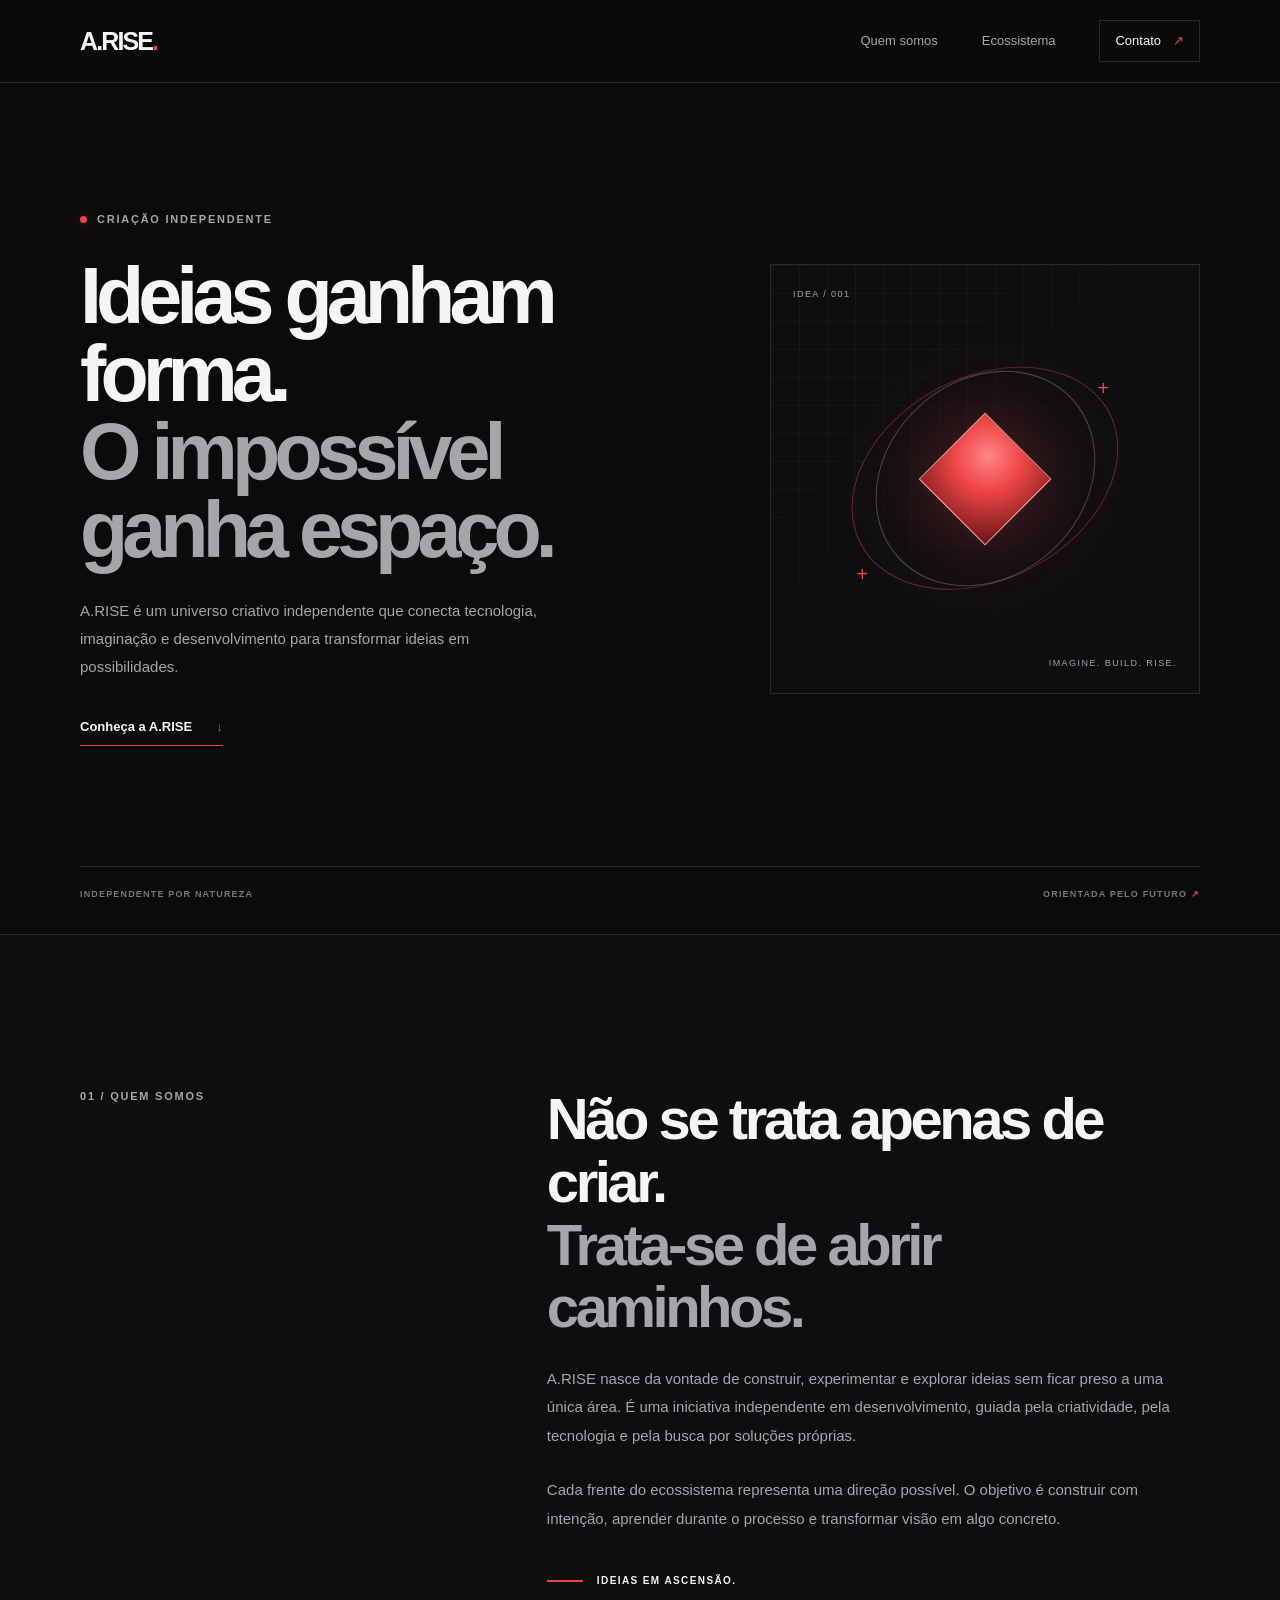
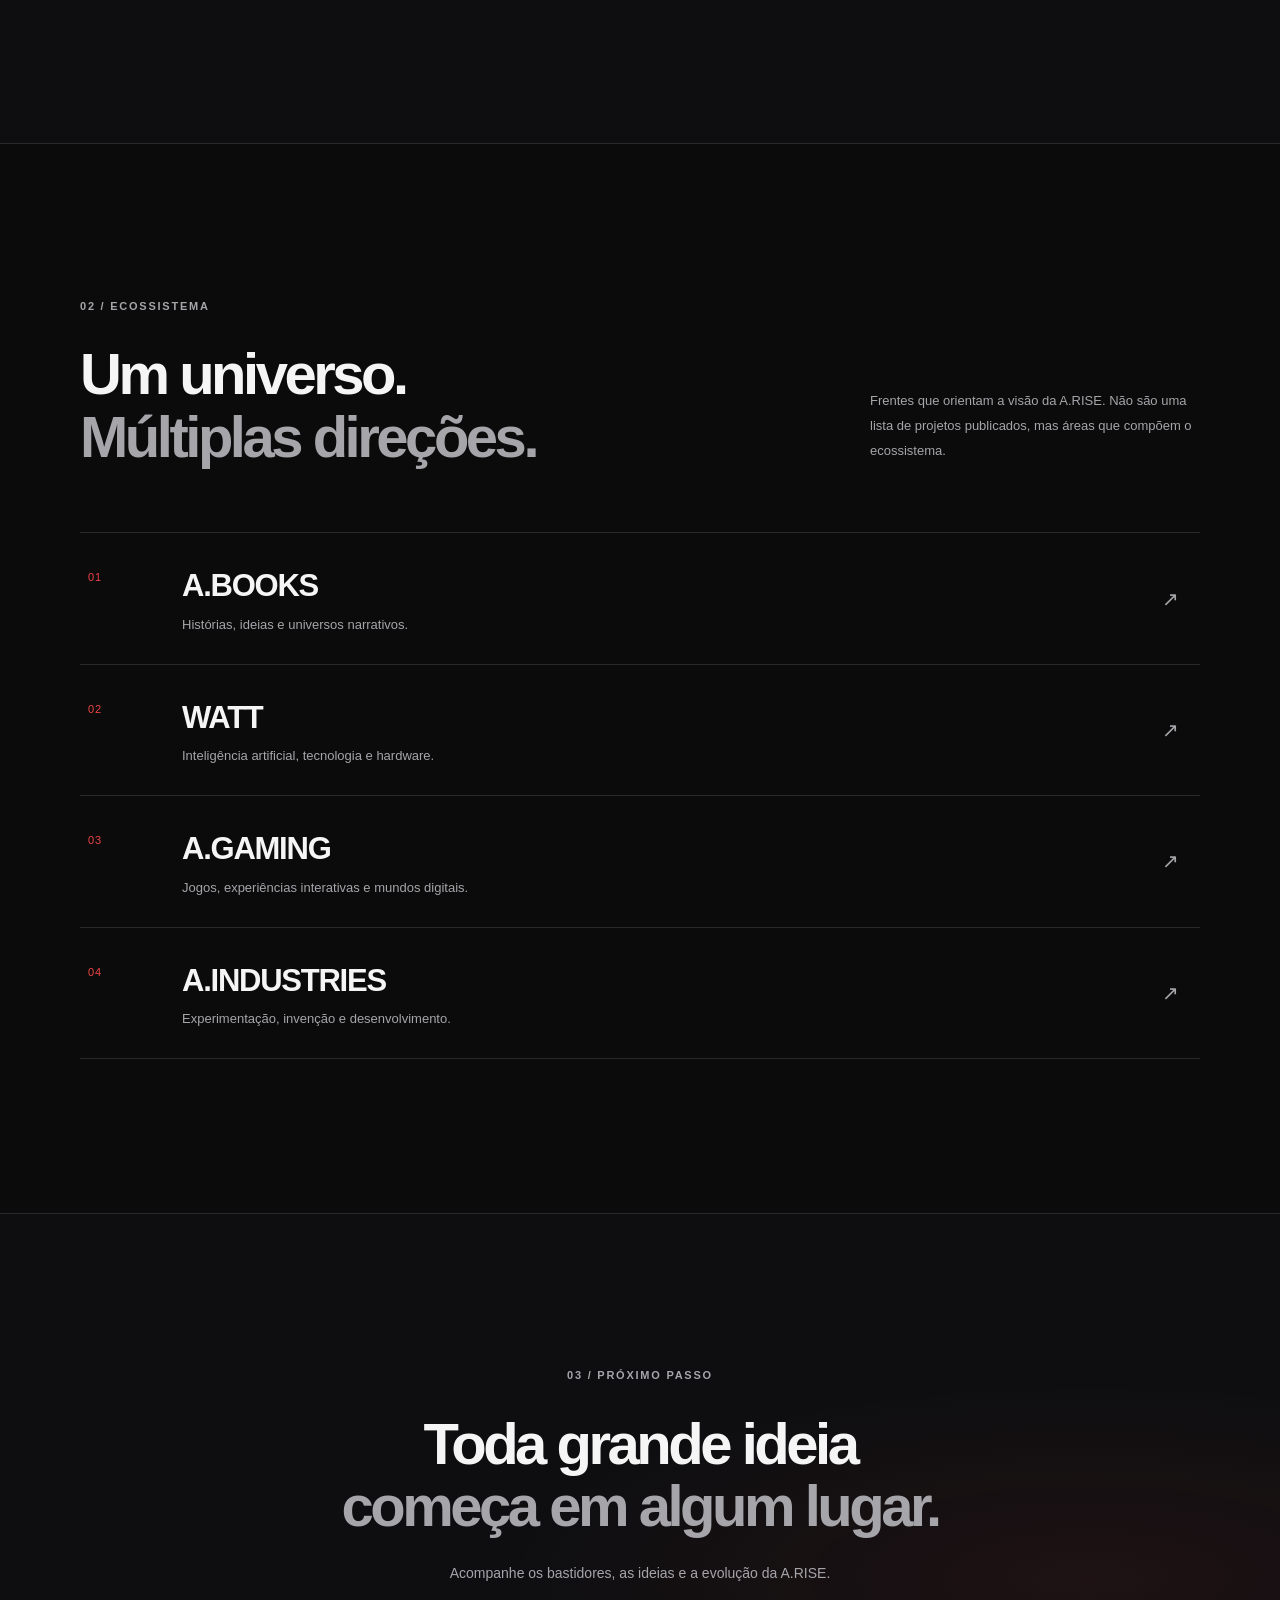
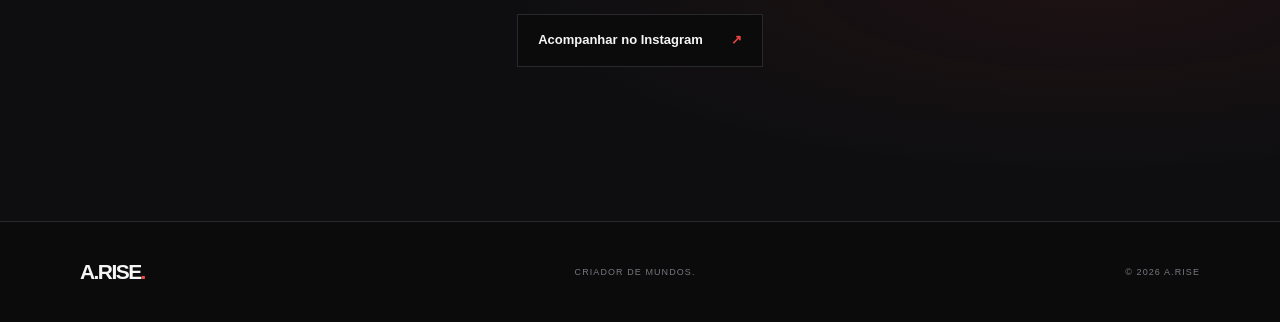
==== commit 8918abc6: "Update index.html" ====
--- a/index.html
+++ b/index.html
@@ -1,3 +1,4 @@
+
 <!DOCTYPE html>
 <html lang="pt-BR">
 <head>
--- a/css/style.css
+++ b/css/style.css
@@ -1,24 +1,15 @@
-/* =========================================
-   A.RISE | Portfolio
-   Identidade: preto, branco e vermelho
-   ========================================= */
-
 :root {
   color-scheme: dark;
-
   --background: #0b0b0c;
   --surface: #111113;
-  --surface-hover: #19191c;
+  --surface-raised: #171719;
   --text: #f5f5f5;
   --muted: #a5a5aa;
   --accent: #ed4545;
   --border: #29292c;
-
-  --content-width: 1240px;
-  --page-padding: clamp(20px, 5vw, 72px);
-
-  --radius: 5px;
-  --transition: 200ms ease;
+  --content-width: 1120px;
+  --page-padding: clamp(22px, 5vw, 76px);
+  --transition: 180ms ease;
 }
 
 * {
@@ -31,42 +22,37 @@
 }
 
 body {
-  min-width: 320px;
   margin: 0;
   background: var(--background);
   color: var(--text);
-  font-family: Inter, "Segoe UI", Roboto, Helvetica, Arial, sans-serif;
+  font-family: Inter, "Helvetica Neue", Helvetica, Arial, sans-serif;
   font-size: 16px;
-  line-height: 1.65;
+  line-height: 1.6;
   -webkit-font-smoothing: antialiased;
-  text-rendering: optimizeLegibility;
-}
-
-body,
+}
+
+body.menu-open {
+  overflow: hidden;
+}
+
+a {
+  color: inherit;
+  text-decoration: none;
+}
+
 button,
 a {
   -webkit-tap-highlight-color: transparent;
 }
 
-a {
-  color: inherit;
-  text-decoration: none;
-}
-
 button {
-  color: inherit;
   font: inherit;
 }
 
-button,
-a {
-  touch-action: manipulation;
-}
-
-img,
-svg {
-  display: block;
-  max-width: 100%;
+button:focus-visible,
+a:focus-visible {
+  outline: 2px solid var(--accent);
+  outline-offset: 5px;
 }
 
 ::selection {
@@ -74,158 +60,44 @@
   color: #fff;
 }
 
-:focus-visible {
-  outline: 2px solid var(--accent);
-  outline-offset: 5px;
-}
-
-.page {
-  width: min(100%, var(--content-width));
+.container {
+  width: min(100% - (var(--page-padding) * 2), var(--content-width));
   margin-inline: auto;
-  padding-inline: var(--page-padding);
-}
-
-.accent {
+}
+
+.section {
+  padding-block: clamp(88px, 12vw, 156px);
+}
+
+.skip-link {
+  position: absolute;
+  top: 10px;
+  left: 10px;
+  z-index: 100;
+  padding: 10px 14px;
+  background: var(--text);
+  color: var(--background);
+  transform: translateY(-150%);
+}
+
+.skip-link:focus {
+  transform: translateY(0);
+}
+
+.red-text,
+.wordmark-dot {
   color: var(--accent);
 }
 
-.section {
-  padding-block: clamp(78px, 11vw, 140px);
-  border-top: 1px solid var(--border);
-}
-
-.section-label {
+.eyebrow {
   display: flex;
   align-items: center;
   gap: 10px;
-  margin: 0 0 22px;
-  color: var(--accent);
-  font-size: 0.72rem;
-  font-weight: 750;
-  letter-spacing: 0.15em;
-  line-height: 1.4;
-  text-transform: uppercase;
-}
-
-.section-label::before {
-  width: 22px;
-  height: 1px;
-  background: var(--accent);
-  content: "";
-}
-
-/* Cabeçalho */
-
-.header {
-  position: relative;
-  z-index: 10;
-  display: flex;
-  align-items: center;
-  justify-content: space-between;
-  gap: 30px;
-  min-height: 84px;
-  border-bottom: 1px solid var(--border);
-}
-
-.logo {
-  display: inline-flex;
-  align-items: center;
-  gap: 8px;
-  font-size: 1.08rem;
-  font-weight: 850;
-  letter-spacing: -0.06em;
-}
-
-.logo-symbol {
-  color: var(--accent);
-  font-size: 1.5rem;
-}
-
-.logo-dot {
-  margin-left: 2px;
-  color: var(--accent);
-}
-
-.navigation {
-  display: flex;
-  align-items: center;
-  gap: clamp(16px, 2.6vw, 34px);
-}
-
-.navigation a {
-  color: var(--muted);
-  font-size: 0.82rem;
-  transition: color var(--transition);
-}
-
-.navigation a:hover,
-.navigation a:focus-visible {
-  color: var(--text);
-}
-
-.navigation .nav-contact {
-  padding: 9px 13px;
-  border: 1px solid var(--border);
-  color: var(--text);
-}
-
-.nav-contact span {
-  margin-left: 8px;
-  color: var(--accent);
-}
-
-.menu-toggle {
-  display: none;
-  width: 42px;
-  height: 42px;
-  padding: 11px 9px;
-  border: 1px solid var(--border);
-  border-radius: var(--radius);
-  background: transparent;
-  cursor: pointer;
-}
-
-.menu-toggle span {
-  display: block;
-  width: 100%;
-  height: 1px;
-  margin-block: 5px;
-  background: var(--text);
-}
-
-/* Hero */
-
-.hero {
-  position: relative;
-  display: flex;
-  min-height: min(790px, 85vh);
-  flex-direction: column;
-  justify-content: center;
-  overflow: hidden;
-  padding-block: 70px 62px;
-}
-
-.hero-topline {
-  display: flex;
-  align-items: center;
-  justify-content: space-between;
-  gap: 20px;
-  margin-bottom: clamp(42px, 7vw, 82px);
-}
-
-.eyebrow,
-.hero-index {
-  color: var(--muted);
-  font-size: 0.69rem;
-  font-weight: 650;
-  letter-spacing: 0.13em;
-  text-transform: uppercase;
-}
-
-.eyebrow {
-  display: inline-flex;
-  align-items: center;
-  gap: 10px;
+  margin: 0 0 28px;
+  color: var(--muted);
+  font-size: 11px;
+  font-weight: 700;
+  letter-spacing: 0.16em;
 }
 
 .status-dot {
@@ -233,439 +105,301 @@
   height: 7px;
   border-radius: 50%;
   background: var(--accent);
-  box-shadow: 0 0 15px rgb(237 69 69 / 35%);
-}
-
-.hero h1 {
+  box-shadow: 0 0 14px rgb(237 69 69 / 45%);
+}
+
+/* Cabeçalho */
+
+.site-header {
+  position: relative;
+  z-index: 20;
+  border-bottom: 1px solid var(--border);
+  background: rgb(11 11 12 / 96%);
+}
+
+.header-inner {
+  display: flex;
+  min-height: 82px;
+  align-items: center;
+  justify-content: space-between;
+  gap: 32px;
+}
+
+.wordmark {
+  flex-shrink: 0;
+  font-size: 25px;
+  font-weight: 850;
+  letter-spacing: -0.075em;
+}
+
+.navigation {
+  display: flex;
+  align-items: center;
+  gap: clamp(20px, 4vw, 44px);
+}
+
+.navigation a {
+  color: var(--muted);
+  font-size: 13px;
+  transition: color var(--transition);
+}
+
+.navigation a:hover {
+  color: var(--text);
+}
+
+.navigation .nav-cta {
+  display: inline-flex;
+  align-items: center;
+  gap: 12px;
+  padding: 10px 15px;
+  border: 1px solid var(--border);
+  color: var(--text);
+}
+
+.nav-cta span {
+  color: var(--accent);
+}
+
+.menu-toggle {
+  display: none;
+}
+
+/* Abertura */
+
+.hero {
+  display: flex;
+  min-height: min(760px, calc(100svh - 82px));
+  flex-direction: column;
+  justify-content: center;
+  padding-top: clamp(76px, 10vw, 130px);
+  padding-bottom: 32px;
+}
+
+.hero-grid {
+  display: grid;
+  grid-template-columns: minmax(0, 1.15fr) minmax(260px, 0.85fr);
+  align-items: center;
+  gap: clamp(36px, 7vw, 90px);
+}
+
+.hero-copy {
   position: relative;
   z-index: 1;
+}
+
+.hero h1 {
+  max-width: 760px;
   margin: 0;
-  font-size: clamp(4rem, 11.8vw, 9.6rem);
-  font-weight: 820;
-  letter-spacing: -0.095em;
-  line-height: 0.82;
-  text-wrap: balance;
-}
-
-.outlined-word {
-  color: transparent;
-  -webkit-text-stroke: 1px #f5f5f5;
-}
-
-.hero-bottom {
-  display: flex;
-  align-items: flex-end;
-  justify-content: space-between;
-  gap: 32px;
-  margin-top: clamp(42px, 7vw, 78px);
+  font-size: clamp(42px, 6.2vw, 79px);
+  font-weight: 750;
+  line-height: 0.99;
+  letter-spacing: -0.075em;
+}
+
+.hero h1 span,
+.about h2 span,
+.section-heading h2 span,
+.contact h2 span {
+  display: block;
+  color: var(--muted);
 }
 
 .hero-description {
-  max-width: 440px;
-  margin: 0;
-  color: var(--muted);
-  font-size: clamp(0.96rem, 1.7vw, 1.12rem);
-}
-
-.round-link {
+  max-width: 490px;
+  margin: 28px 0 32px;
+  color: var(--muted);
+  font-size: 15px;
+  line-height: 1.85;
+}
+
+.text-link {
   display: inline-flex;
-  flex-shrink: 0;
-  align-items: center;
-  gap: 18px;
-  color: var(--text);
-  font-size: 0.78rem;
-  line-height: 1.35;
-}
-
-.round-link-icon {
+  align-items: center;
+  gap: 24px;
+  padding-bottom: 8px;
+  border-bottom: 1px solid var(--accent);
+  font-size: 13px;
+  font-weight: 650;
+  transition: gap var(--transition);
+}
+
+.text-link:hover {
+  gap: 34px;
+}
+
+.text-link span {
+  color: var(--accent);
+}
+
+.hero-art {
+  position: relative;
   display: grid;
-  width: 48px;
-  height: 48px;
+  width: 100%;
+  max-width: 430px;
+  aspect-ratio: 1;
   place-items: center;
-  border: 1px solid var(--accent);
-  border-radius: 50%;
-  color: var(--accent);
-  font-size: 1.2rem;
-  transition:
-    background var(--transition),
-    color var(--transition),
-    transform var(--transition);
-}
-
-.round-link:hover .round-link-icon {
-  transform: translateY(3px);
-  background: var(--accent);
-  color: #fff;
-}
-
-.hero-stamp {
+  justify-self: end;
+  overflow: hidden;
+  border: 1px solid var(--border);
+  background:
+    radial-gradient(circle at 50% 50%, rgb(237 69 69 / 8%), transparent 48%),
+    #0e0e10;
+}
+
+.art-grid {
   position: absolute;
-  top: 31%;
-  right: 3%;
-  display: flex;
-  width: 110px;
-  height: 110px;
-  flex-direction: column;
-  align-items: center;
-  justify-content: center;
-  gap: 3px;
+  inset: 0;
+  background-image:
+    linear-gradient(rgb(255 255 255 / 4%) 1px, transparent 1px),
+    linear-gradient(90deg, rgb(255 255 255 / 4%) 1px, transparent 1px);
+  background-size: 28px 28px;
+  mask-image: linear-gradient(135deg, #000, transparent 90%);
+}
+
+.art-ring {
+  position: absolute;
+  width: 66%;
+  aspect-ratio: 1;
   border: 1px solid rgb(237 69 69 / 45%);
   border-radius: 50%;
+}
+
+.art-ring-outer {
+  transform: rotate(-28deg) scaleY(0.72);
+}
+
+.art-ring-inner {
+  width: 46%;
+  border-color: rgb(255 255 255 / 22%);
+  transform: rotate(48deg) scaleY(1.2);
+}
+
+.art-core {
+  width: 22%;
+  aspect-ratio: 1;
+  border: 1px solid rgb(255 255 255 / 50%);
+  background: radial-gradient(circle at 35% 30%, #ff8585, #ed4545 40%, #6b1515 100%);
+  box-shadow: 0 0 65px rgb(237 69 69 / 24%);
+  transform: rotate(45deg);
+}
+
+.art-label {
+  position: absolute;
+  color: var(--muted);
+  font-size: 9px;
+  letter-spacing: 0.16em;
+}
+
+.art-label-top {
+  top: 22px;
+  left: 22px;
+}
+
+.art-label-bottom {
+  right: 22px;
+  bottom: 22px;
+}
+
+.art-cross {
+  position: absolute;
   color: var(--accent);
-  font-size: 0.55rem;
-  font-weight: 800;
-  letter-spacing: 0.12em;
-  transform: rotate(12deg);
-  opacity: 0.8;
-}
-
-/* Cabeçalhos de seção */
-
-.section-heading {
-  display: flex;
-  align-items: flex-end;
+  font-size: 20px;
+  font-weight: 300;
+}
+
+.art-cross-one {
+  top: 25%;
+  right: 21%;
+}
+
+.art-cross-two {
+  bottom: 24%;
+  left: 20%;
+}
+
+.hero-bottom {
+  display: flex;
   justify-content: space-between;
-  gap: 30px;
-  margin-bottom: 48px;
-}
-
+  gap: 20px;
+  margin-top: clamp(70px, 10vw, 120px);
+  padding-top: 20px;
+  border-top: 1px solid var(--border);
+  color: #77777e;
+  font-size: 9px;
+  font-weight: 700;
+  letter-spacing: 0.13em;
+}
+
+/* Quem somos */
+
+.about {
+  border-top: 1px solid var(--border);
+  background: #0e0e10;
+}
+
+.about-grid {
+  display: grid;
+  grid-template-columns: 0.7fr 1.3fr;
+  gap: clamp(35px, 9vw, 130px);
+}
+
+.about h2,
 .section-heading h2,
-.about-content h2,
 .contact h2 {
   margin: 0;
-  font-size: clamp(2.7rem, 6.5vw, 5.5rem);
-  font-weight: 780;
-  letter-spacing: -0.08em;
-  line-height: 0.98;
-  text-wrap: balance;
-}
-
-.section-aside {
-  flex-shrink: 0;
-  margin: 0 0 7px;
-  color: var(--muted);
-  font-size: 0.8rem;
-  text-align: right;
-}
-
-/* Projetos */
-
-.project-grid {
-  display: grid;
-  grid-template-columns: repeat(2, minmax(0, 1fr));
-  gap: 42px 22px;
-}
-
-.project-card {
-  min-width: 0;
-}
-
-.project-card-main {
-  grid-column: 1 / -1;
-}
-
-.project-visual {
-  position: relative;
-  display: flex;
-  min-height: 300px;
-  flex-direction: column;
-  justify-content: space-between;
-  overflow: hidden;
-  padding: clamp(20px, 4vw, 38px);
-  border: 1px solid var(--border);
-  background: var(--surface);
-  isolation: isolate;
-}
-
-.project-card-main .project-visual {
-  min-height: clamp(340px, 49vw, 540px);
-}
-
-.project-visual::before {
-  position: absolute;
-  z-index: -1;
-  inset: 0;
-  background:
-    linear-gradient(135deg, transparent 35%, rgb(237 69 69 / 8%)),
-    repeating-linear-gradient(
-      135deg,
-      transparent 0,
-      transparent 36px,
-      rgb(255 255 255 / 2%) 37px,
-      transparent 38px
-    );
-  content: "";
-  transition: transform 500ms ease;
-}
-
-.project-visual:hover::before {
-  transform: scale(1.05);
-}
-
-.visual-number,
-.visual-bottom {
-  display: flex;
-  align-items: center;
-  justify-content: space-between;
-  gap: 14px;
-  color: var(--muted);
-  font-size: 0.63rem;
+  font-size: clamp(35px, 5vw, 58px);
   font-weight: 700;
-  letter-spacing: 0.13em;
-}
-
-.visual-bottom span {
-  color: var(--accent);
-  font-size: 1rem;
-}
-
-.game-title {
-  margin-top: auto;
-  font-size: clamp(3.4rem, 10vw, 8.5rem);
-  font-weight: 900;
-  letter-spacing: -0.1em;
-  line-height: 0.9;
-}
-
-.game-title span {
-  color: var(--accent);
-}
-
-.game-subtitle {
-  margin-top: 12px;
-  color: var(--muted);
-  font-size: 0.66rem;
-  font-weight: 700;
-  letter-spacing: 0.2em;
-}
-
-.visual-cross {
-  position: absolute;
-  top: 17%;
-  right: 10%;
-  color: var(--accent);
-  font-size: clamp(4rem, 10vw, 8rem);
-  opacity: 0.65;
-}
-
-.project-info {
-  display: flex;
-  align-items: flex-start;
-  justify-content: space-between;
-  gap: 20px;
-  padding-top: 19px;
-}
-
-.project-category {
-  margin: 0 0 7px;
-  color: var(--accent);
-  font-size: 0.67rem;
-  font-weight: 700;
-  letter-spacing: 0.1em;
-  text-transform: uppercase;
-}
-
-.project-info h3 {
-  margin: 0;
-  font-size: 1.35rem;
-  font-weight: 750;
-  letter-spacing: -0.04em;
-}
-
-.project-info p:not(.project-category) {
-  margin: 7px 0 0;
-  color: var(--muted);
-  font-size: 0.86rem;
-}
-
-.project-number {
-  color: #68686e;
-  font-size: 0.75rem;
-  font-variant-numeric: tabular-nums;
-}
-
-.visual-ai {
-  align-items: stretch;
-}
-
-.visual-title {
-  margin-top: auto;
-  font-size: clamp(2rem, 5vw, 3.6rem);
-  font-weight: 850;
-  letter-spacing: -0.08em;
-}
-
-.ai-orbit {
-  position: absolute;
-  top: 50%;
-  left: 50%;
-  display: grid;
-  width: 150px;
-  height: 150px;
-  place-items: center;
-  transform: translate(-50%, -58%);
-}
-
-.orbit {
-  position: absolute;
-  width: 100%;
-  height: 100%;
-  border: 1px solid rgb(237 69 69 / 45%);
-  border-radius: 50%;
-}
-
-.orbit-one {
-  transform: rotateX(65deg) rotate(30deg);
-}
-
-.orbit-two {
-  transform: rotateX(65deg) rotate(-30deg);
-}
-
-.orbit-core {
-  display: grid;
-  width: 58px;
-  height: 58px;
-  place-items: center;
-  border: 1px solid var(--accent);
-  border-radius: 50%;
-  background: var(--background);
-  color: var(--accent);
-  font-size: 1.8rem;
-  font-weight: 850;
-}
-
-.visual-ritmo {
-  background:
-    radial-gradient(circle at 50% 50%, rgb(237 69 69 / 10%), transparent 45%),
-    var(--surface);
-}
-
-.ritmo-symbol {
-  position: absolute;
-  top: 50%;
-  left: 50%;
-  display: flex;
-  align-items: center;
-  gap: 9px;
-  height: 95px;
-  transform: translate(-50%, -62%);
-}
-
-.ritmo-symbol span {
-  width: 7px;
-  height: 35px;
-  background: var(--accent);
-  transform: skewY(-25deg);
-}
-
-.ritmo-symbol span:nth-child(2),
-.ritmo-symbol span:nth-child(4) {
-  height: 65px;
-}
-
-.ritmo-symbol span:nth-child(3) {
-  height: 95px;
-}
-
-.project-card-note {
-  display: flex;
-  min-height: 300px;
-  flex-direction: column;
-  justify-content: space-between;
-  padding: clamp(24px, 4vw, 38px);
-  border: 1px solid var(--border);
-  background:
-    radial-gradient(circle at 100% 0%, rgb(237 69 69 / 9%), transparent 45%),
-    var(--surface);
-}
-
-.note-mark {
-  color: var(--accent);
-  font-size: 2.8rem;
-  line-height: 1;
-}
-
-.note-content .section-label {
-  margin-top: 25px;
-  margin-bottom: 14px;
-}
-
-.note-content h3 {
-  max-width: 350px;
-  margin: 0;
-  font-size: clamp(1.6rem, 3.4vw, 2.5rem);
+  line-height: 1.08;
   letter-spacing: -0.06em;
-  line-height: 1.05;
-}
-
-.note-content > p:last-child {
-  color: var(--muted);
-  font-size: 0.84rem;
-}
-
-.note-footer {
-  color: #77777d;
-  font-size: 0.61rem;
-  font-weight: 700;
-  letter-spacing: 0.12em;
-}
-
-/* Quem somos */
-
-.about {
-  display: grid;
-  grid-template-columns: 0.75fr 1.25fr;
-  gap: clamp(30px, 8vw, 110px);
-}
-
-.about-index {
-  display: flex;
-  flex-direction: column;
-  justify-content: space-between;
-  gap: 40px;
-}
-
-.about-symbol {
-  color: #333337;
-  font-size: clamp(4rem, 11vw, 8rem);
-  font-weight: 900;
-  letter-spacing: -0.12em;
-  line-height: 1;
-}
-
-.about-symbol span {
-  color: var(--accent);
-}
-
-.about-content h2 {
-  max-width: 750px;
-  font-size: clamp(2.5rem, 5.3vw, 4.7rem);
-  line-height: 1.02;
 }
 
 .about-content > p {
   max-width: 650px;
-  color: var(--muted);
-  font-size: 0.98rem;
-}
-
-.about-content > p:first-of-type {
-  margin-top: 30px;
+  margin: 26px 0 0;
+  color: var(--muted);
+  font-size: 15px;
+  line-height: 1.9;
 }
 
 .about-signature {
-  display: inline-block;
-  margin-top: 28px;
-  padding-top: 14px;
-  border-top: 1px solid var(--accent);
+  display: flex;
+  align-items: center;
+  gap: 14px;
+  margin-top: 40px;
   color: var(--text);
-  font-size: 0.65rem;
+  font-size: 10px;
   font-weight: 700;
-  letter-spacing: 0.11em;
+  letter-spacing: 0.14em;
+}
+
+.signature-line {
+  width: 36px;
+  height: 2px;
+  background: var(--accent);
 }
 
 /* Ecossistema */
+
+.ecosystem {
+  border-top: 1px solid var(--border);
+}
+
+.section-heading {
+  display: flex;
+  align-items: end;
+  justify-content: space-between;
+  gap: 50px;
+  margin-bottom: 64px;
+}
+
+.section-intro {
+  max-width: 330px;
+  margin: 0 0 5px;
+  color: var(--muted);
+  font-size: 13px;
+  line-height: 1.9;
+}
 
 .ecosystem-list {
   border-top: 1px solid var(--border);
@@ -673,10 +407,10 @@
 
 .ecosystem-item {
   display: grid;
-  grid-template-columns: 65px minmax(0, 1fr) 40px;
-  align-items: center;
-  gap: 20px;
-  padding: 27px 8px;
+  grid-template-columns: 70px minmax(0, 1fr) 30px;
+  align-items: center;
+  gap: 24px;
+  padding: 28px 8px;
   border-bottom: 1px solid var(--border);
   transition:
     padding var(--transition),
@@ -684,320 +418,304 @@
 }
 
 .ecosystem-item:hover {
-  padding-inline: 17px;
+  padding-inline: 18px;
   background: var(--surface);
 }
 
-.ecosystem-code {
+.ecosystem-number {
+  align-self: start;
+  padding-top: 8px;
   color: var(--accent);
-  font-size: 0.7rem;
-  font-weight: 750;
+  font-size: 11px;
+  letter-spacing: 0.08em;
 }
 
 .ecosystem-name h3 {
   margin: 0;
-  font-size: clamp(1.3rem, 3vw, 2rem);
-  font-weight: 800;
-  letter-spacing: -0.05em;
+  font-size: clamp(21px, 3vw, 31px);
+  font-weight: 700;
+  letter-spacing: -0.04em;
 }
 
 .ecosystem-name p {
   margin: 4px 0 0;
   color: var(--muted);
-  font-size: 0.83rem;
-}
-
-.ecosystem-mark {
+  font-size: 13px;
+}
+
+.ecosystem-symbol {
+  color: var(--muted);
+  font-size: 20px;
+  transition:
+    color var(--transition),
+    transform var(--transition);
+}
+
+.ecosystem-item:hover .ecosystem-symbol {
   color: var(--accent);
-  font-size: 1.35rem;
-  text-align: right;
-  transition: transform var(--transition);
-}
-
-.ecosystem-item:hover .ecosystem-mark {
   transform: translate(3px, -3px);
 }
 
-/* Contato / Instagram */
+/* Contato */
 
 .contact {
-  padding-block: clamp(85px, 12vw, 150px);
+  border-top: 1px solid var(--border);
   background:
-    radial-gradient(ellipse at 100% 100%, rgb(237 69 69 / 8%), transparent 45%);
+    radial-gradient(ellipse at 85% 60%, rgb(237 69 69 / 7%), transparent 38%),
+    #0e0e10;
+  text-align: center;
+}
+
+.contact-inner {
+  display: flex;
+  flex-direction: column;
+  align-items: center;
+}
+
+.contact .eyebrow {
+  justify-content: center;
 }
 
 .contact h2 {
-  font-size: clamp(3rem, 8vw, 7rem);
-}
-
-.contact-bottom {
-  display: flex;
-  align-items: flex-end;
-  justify-content: space-between;
-  gap: 30px;
-  margin-top: 36px;
-}
-
-.contact-bottom p {
-  max-width: 460px;
-  margin: 0;
-  color: var(--muted);
-  font-size: 0.95rem;
-}
-
-.instagram-button {
+  max-width: 800px;
+}
+
+.contact-description {
+  margin: 24px 0 30px;
+  color: var(--muted);
+  font-size: 14px;
+}
+
+.instagram-link {
   display: inline-flex;
-  min-height: 52px;
-  flex-shrink: 0;
-  align-items: center;
-  justify-content: center;
-  gap: 22px;
-  padding: 13px 18px;
-  border: 1px solid var(--accent);
-  background: var(--accent);
-  color: #fff;
-  font-size: 0.84rem;
-  font-weight: 750;
+  align-items: center;
+  gap: 28px;
+  padding: 15px 20px;
+  border: 1px solid var(--border);
+  background: var(--background);
+  font-size: 13px;
+  font-weight: 650;
   transition:
-    background var(--transition),
-    transform var(--transition);
-}
-
-.instagram-button span {
-  font-size: 1rem;
-}
-
-.instagram-button:hover {
-  transform: translateY(-2px);
-  background: #ff5555;
+    border-color var(--transition),
+    background var(--transition);
+}
+
+.instagram-link span {
+  color: var(--accent);
+}
+
+.instagram-link:hover {
+  border-color: var(--accent);
+  background: var(--surface);
 }
 
 /* Rodapé */
 
-.footer {
-  display: flex;
+.site-footer {
+  border-top: 1px solid var(--border);
+}
+
+.footer-inner {
+  display: flex;
+  min-height: 100px;
   align-items: center;
   justify-content: space-between;
   gap: 20px;
-  padding-block: 25px;
-  border-top: 1px solid var(--border);
-  color: #77777d;
-  font-size: 0.72rem;
-}
-
-.footer p {
-  margin: 0;
-}
-
-.footer-logo {
-  color: var(--text);
-  font-size: 0.95rem;
-  font-weight: 850;
-  letter-spacing: -0.05em;
-}
-
-.footer-logo span {
-  color: var(--accent);
-}
-
-/* Tablet */
+}
+
+.footer-wordmark {
+  font-size: 21px;
+}
+
+.footer-inner > p,
+.copyright {
+  color: #77777e;
+  font-size: 9px;
+  letter-spacing: 0.12em;
+}
+
+.footer-inner > p {
+  text-align: center;
+}
+
+/* Responsividade */
+
+@media (min-width: 1500px) {
+  .hero h1 {
+    font-size: 86px;
+  }
+}
 
 @media (max-width: 760px) {
-  .header {
-    min-height: 76px;
+  :root {
+    --page-padding: 24px;
+  }
+
+  .header-inner {
+    min-height: 72px;
   }
 
   .menu-toggle {
+    display: flex;
+    width: 44px;
+    height: 44px;
+    flex-direction: column;
+    align-items: center;
+    justify-content: center;
+    gap: 6px;
+    border: 1px solid var(--border);
+    background: transparent;
+    cursor: pointer;
+  }
+
+  .menu-toggle span {
     display: block;
+    width: 17px;
+    height: 1px;
+    background: var(--text);
+    transition:
+      transform var(--transition),
+      width var(--transition);
+  }
+
+  .menu-toggle[aria-expanded="true"] span:first-child {
+    transform: translateY(3.5px) rotate(45deg);
+  }
+
+  .menu-toggle[aria-expanded="true"] span:last-child {
+    transform: translateY(-3.5px) rotate(-45deg);
   }
 
   .navigation {
     position: absolute;
-    top: calc(100% + 1px);
+    top: 100%;
     right: 0;
     left: 0;
     display: none;
     align-items: stretch;
-    flex-direction: column;
     gap: 0;
-    padding: 10px 16px;
-    border: 1px solid var(--border);
+    padding: 12px var(--page-padding) 24px;
+    border-bottom: 1px solid var(--border);
     background: var(--background);
   }
 
   .navigation.is-open {
     display: flex;
-  }
-
-  .navigation a,
-  .navigation .nav-contact {
-    padding: 14px 5px;
-    border: 0;
+    flex-direction: column;
+  }
+
+  .navigation a {
+    padding: 15px 0;
     border-bottom: 1px solid var(--border);
   }
 
-  .navigation a:last-child {
-    border-bottom: 0;
+  .navigation .nav-cta {
+    justify-content: space-between;
+    margin-top: 12px;
+    padding: 12px;
+    border: 1px solid var(--border);
   }
 
   .hero {
     min-height: auto;
-    padding-block: 90px 70px;
+    padding-top: 82px;
+    padding-bottom: 26px;
+  }
+
+  .hero-grid {
+    grid-template-columns: 1fr;
+    gap: 48px;
   }
 
   .hero h1 {
-    font-size: clamp(3.7rem, 13vw, 6.8rem);
-  }
-
-  .hero-stamp {
-    top: 24%;
-    right: 2%;
-    width: 80px;
-    height: 80px;
-    font-size: 0.43rem;
+    font-size: clamp(44px, 11vw, 68px);
+  }
+
+  .hero-art {
+    width: min(100%, 380px);
+    justify-self: center;
+  }
+
+  .hero-bottom {
+    margin-top: 64px;
+    font-size: 8px;
+  }
+
+  .about-grid {
+    grid-template-columns: 1fr;
+    gap: 20px;
   }
 
   .section-heading {
-    align-items: flex-start;
+    align-items: start;
     flex-direction: column;
-    gap: 18px;
-  }
-
-  .section-aside {
+    gap: 22px;
+    margin-bottom: 42px;
+  }
+
+  .section-intro {
+    max-width: 480px;
+  }
+
+  .ecosystem-item {
+    grid-template-columns: 34px minmax(0, 1fr) 20px;
+    gap: 14px;
+    padding-block: 24px;
+  }
+
+  .ecosystem-item:hover {
+    padding-inline: 8px;
+  }
+
+  .footer-inner {
+    min-height: 110px;
+    flex-wrap: wrap;
+    justify-content: space-between;
+    padding-block: 24px;
+  }
+
+  .footer-inner > p {
+    order: 3;
+    width: 100%;
+    margin: 0;
     text-align: left;
   }
-
-  .project-grid {
-    gap: 34px 16px;
-  }
-
-  .project-visual {
-    min-height: 270px;
-  }
-
-  .project-card-main .project-visual {
-    min-height: 350px;
-  }
-
-  .about {
-    grid-template-columns: 1fr;
-    gap: 30px;
-  }
-
-  .about-symbol {
-    display: none;
-  }
-
-  .contact-bottom {
-    align-items: flex-start;
+}
+
+@media (max-width: 390px) {
+  :root {
+    --page-padding: 18px;
+  }
+
+  .hero h1 {
+    font-size: 42px;
+  }
+
+  .hero-bottom {
     flex-direction: column;
-  }
-
-  .footer {
-    align-items: flex-start;
-    flex-direction: column;
-    gap: 9px;
-  }
-}
-
-/* Celular */
-
-@media (max-width: 480px) {
-  :root {
-    --page-padding: 19px;
-  }
-
-  .hero {
-    padding-block: 76px 60px;
-  }
-
-  .hero-topline {
-    align-items: flex-start;
-    margin-bottom: 55px;
-  }
-
-  .hero-index {
-    font-size: 0.58rem;
-  }
-
-  .hero h1 {
-    font-size: clamp(3.4rem, 15vw, 4.8rem);
-  }
-
-  .hero-stamp {
-    top: 19%;
-    right: 0;
-    width: 66px;
-    height: 66px;
-    font-size: 0.36rem;
-  }
-
-  .hero-bottom {
-    align-items: flex-start;
-    flex-direction: column;
-    gap: 24px;
-    margin-top: 36px;
-  }
-
-  .round-link {
-    align-self: flex-end;
-  }
-
-  .section-heading h2,
+    gap: 8px;
+  }
+
+  .ecosystem-name p {
+    font-size: 12px;
+  }
+
   .contact h2 {
-    font-size: clamp(2.7rem, 12vw, 3.8rem);
-  }
-
-  .project-grid {
-    grid-template-columns: 1fr;
-    gap: 32px;
-  }
-
-  .project-card-main {
-    grid-column: auto;
-  }
-
-  .project-card-main .project-visual {
-    min-height: 320px;
-  }
-
-  .project-visual {
-    min-height: 290px;
-  }
-
-  .game-title {
-    font-size: clamp(3.3rem, 14vw, 5rem);
-  }
-
-  .project-card-note {
-    min-height: 260px;
-  }
-
-  .ecosystem-item {
-    grid-template-columns: 30px minmax(0, 1fr) 25px;
-    gap: 12px;
-    padding-block: 22px;
-  }
-
-  .ecosystem-name p {
-    max-width: 260px;
-    font-size: 0.76rem;
-  }
-
-  .instagram-button {
-    width: 100%;
-  }
-}
-
-/* Acessibilidade */
+    font-size: 36px;
+  }
+
+  .copyright {
+    font-size: 8px;
+  }
+}
 
 @media (prefers-reduced-motion: reduce) {
   *,
   *::before,
   *::after {
     scroll-behavior: auto !important;
+    transition-duration: 0.01ms !important;
     animation-duration: 0.01ms !important;
     animation-iteration-count: 1 !important;
-    transition-duration: 0.01ms !important;
-  }
-}
+  }
+}
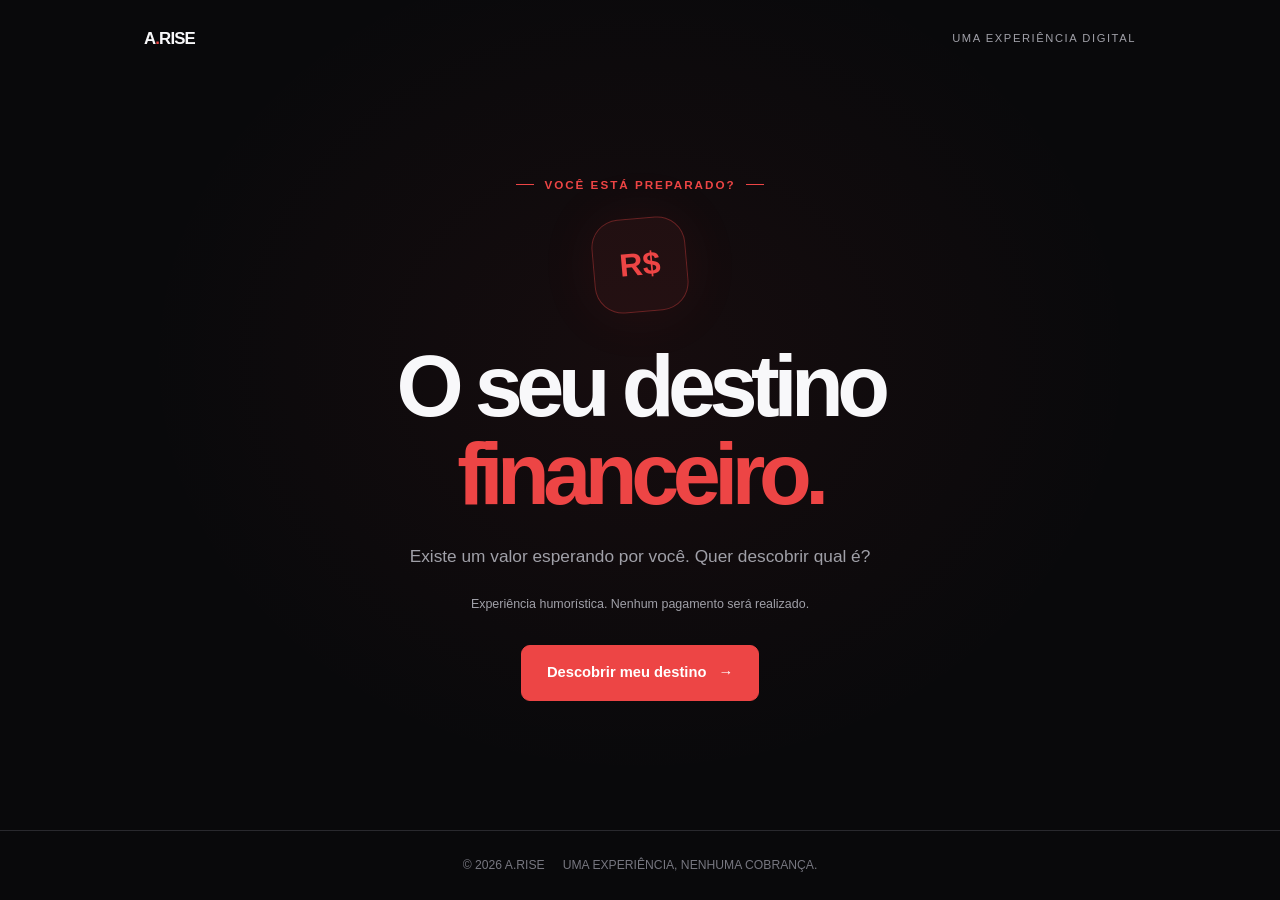
==== commit 0631222f: "Update index.html" ====
--- a/index.html
+++ b/index.html
@@ -1,214 +1,22 @@
-
 <!DOCTYPE html>
 <html lang="pt-BR">
 <head>
   <meta charset="UTF-8">
   <meta name="viewport" content="width=device-width, initial-scale=1">
   <meta name="theme-color" content="#0b0b0c">
-
   <meta
-    name="description"
-    content="A.RISE. Um estúdio criativo independente dedicado a imaginar, desenvolver e construir novos mundos."
+    http-equiv="refresh"
+    content="0; url=./pix-do-destino/"
   >
-
-  <title>A.RISE | Criador de mundos</title>
-
-  <link rel="stylesheet" href="./css/style.css">
-  <script src="./js/main.js" defer></script>
+  <title>PIX DO DESTINO | A.RISE</title>
+  <script>
+    window.location.replace("./pix-do-destino/");
+  </script>
 </head>
-
 <body>
-  <a class="skip-link" href="#conteudo">Pular para o conteúdo</a>
-
-  <header class="site-header">
-    <div class="container header-inner">
-      <a class="wordmark" href="./" aria-label="A.RISE, página inicial">
-        A.RISE<span class="wordmark-dot">.</span>
-      </a>
-
-      <button
-        class="menu-toggle"
-        type="button"
-        aria-label="Abrir menu"
-        aria-controls="main-navigation"
-        aria-expanded="false"
-        data-menu-toggle
-      >
-        <span></span>
-        <span></span>
-      </button>
-
-      <nav class="navigation" id="main-navigation" aria-label="Navegação principal">
-        <a href="#sobre">Quem somos</a>
-        <a href="#ecossistema">Ecossistema</a>
-        <a class="nav-cta" href="#contato">Contato <span aria-hidden="true">↗</span></a>
-      </nav>
-    </div>
-  </header>
-
-  <main id="conteudo">
-    <section class="hero section">
-      <div class="container hero-grid">
-        <div class="hero-copy">
-          <p class="eyebrow"><span class="status-dot"></span> CRIAÇÃO INDEPENDENTE</p>
-
-          <h1>
-            Ideias ganham forma.
-            <span>O impossível ganha espaço.</span>
-          </h1>
-
-          <p class="hero-description">
-            A.RISE é um universo criativo independente que conecta tecnologia,
-            imaginação e desenvolvimento para transformar ideias em possibilidades.
-          </p>
-
-          <a class="text-link" href="#sobre">
-            Conheça a A.RISE <span aria-hidden="true">↓</span>
-          </a>
-        </div>
-
-        <div class="hero-art" aria-hidden="true">
-          <div class="art-grid"></div>
-          <div class="art-ring art-ring-outer"></div>
-          <div class="art-ring art-ring-inner"></div>
-          <div class="art-core"></div>
-          <span class="art-label art-label-top">IDEA / 001</span>
-          <span class="art-label art-label-bottom">IMAGINE. BUILD. RISE.</span>
-          <span class="art-cross art-cross-one">+</span>
-          <span class="art-cross art-cross-two">+</span>
-        </div>
-      </div>
-
-      <div class="container hero-bottom">
-        <span>INDEPENDENTE POR NATUREZA</span>
-        <span>ORIENTADA PELO FUTURO <span class="red-text">↗</span></span>
-      </div>
-    </section>
-
-    <section class="about section" id="sobre">
-      <div class="container about-grid">
-        <div>
-          <p class="eyebrow">01 / QUEM SOMOS</p>
-        </div>
-
-        <div class="about-content">
-          <h2>
-            Não se trata apenas de criar.
-            <span>Trata-se de abrir caminhos.</span>
-          </h2>
-
-          <p>
-            A.RISE nasce da vontade de construir, experimentar e explorar
-            ideias sem ficar preso a uma única área. É uma iniciativa
-            independente em desenvolvimento, guiada pela criatividade,
-            pela tecnologia e pela busca por soluções próprias.
-          </p>
-
-          <p>
-            Cada frente do ecossistema representa uma direção possível.
-            O objetivo é construir com intenção, aprender durante o processo
-            e transformar visão em algo concreto.
-          </p>
-
-          <div class="about-signature">
-            <span class="signature-line"></span>
-            <span>IDEIAS EM ASCENSÃO.</span>
-          </div>
-        </div>
-      </div>
-    </section>
-
-    <section class="ecosystem section" id="ecossistema">
-      <div class="container">
-        <div class="section-heading">
-          <div>
-            <p class="eyebrow">02 / ECOSSISTEMA</p>
-            <h2>Um universo.<br><span>Múltiplas direções.</span></h2>
-          </div>
-
-          <p class="section-intro">
-            Frentes que orientam a visão da A.RISE. Não são uma lista de
-            projetos publicados, mas áreas que compõem o ecossistema.
-          </p>
-        </div>
-
-        <div class="ecosystem-list">
-          <article class="ecosystem-item">
-            <span class="ecosystem-number">01</span>
-            <div class="ecosystem-name">
-              <h3>A.BOOKS</h3>
-              <p>Histórias, ideias e universos narrativos.</p>
-            </div>
-            <span class="ecosystem-symbol" aria-hidden="true">↗</span>
-          </article>
-
-          <article class="ecosystem-item">
-            <span class="ecosystem-number">02</span>
-            <div class="ecosystem-name">
-              <h3>WATT</h3>
-              <p>Inteligência artificial, tecnologia e hardware.</p>
-            </div>
-            <span class="ecosystem-symbol" aria-hidden="true">↗</span>
-          </article>
-
-          <article class="ecosystem-item">
-            <span class="ecosystem-number">03</span>
-            <div class="ecosystem-name">
-              <h3>A.GAMING</h3>
-              <p>Jogos, experiências interativas e mundos digitais.</p>
-            </div>
-            <span class="ecosystem-symbol" aria-hidden="true">↗</span>
-          </article>
-
-          <article class="ecosystem-item">
-            <span class="ecosystem-number">04</span>
-            <div class="ecosystem-name">
-              <h3>A.INDUSTRIES</h3>
-              <p>Experimentação, invenção e desenvolvimento.</p>
-            </div>
-            <span class="ecosystem-symbol" aria-hidden="true">↗</span>
-          </article>
-        </div>
-      </div>
-    </section>
-
-    <section class="contact section" id="contato">
-      <div class="container contact-inner">
-        <p class="eyebrow">03 / PRÓXIMO PASSO</p>
-
-        <h2>
-          Toda grande ideia
-          <span>começa em algum lugar.</span>
-        </h2>
-
-        <p class="contact-description">
-          Acompanhe os bastidores, as ideias e a evolução da A.RISE.
-        </p>
-
-        <a
-          class="instagram-link"
-          href="https://www.instagram.com/alvex.rise/"
-          target="_blank"
-          rel="noopener noreferrer"
-        >
-          Acompanhar no Instagram <span aria-hidden="true">↗</span>
-        </a>
-      </div>
-    </section>
-  </main>
-
-  <footer class="site-footer">
-    <div class="container footer-inner">
-      <a class="wordmark footer-wordmark" href="./">
-        A.RISE<span class="wordmark-dot">.</span>
-      </a>
-
-      <p>CRIADOR DE MUNDOS.</p>
-
-      <span class="copyright">
-        © <span data-current-year>2026</span> A.RISE
-      </span>
-    </div>
-  </footer>
+  <p>
+    Abrindo PIX DO DESTINO...
+    <a href="./pix-do-destino/">Continuar</a>
+  </p>
 </body>
 </html>
